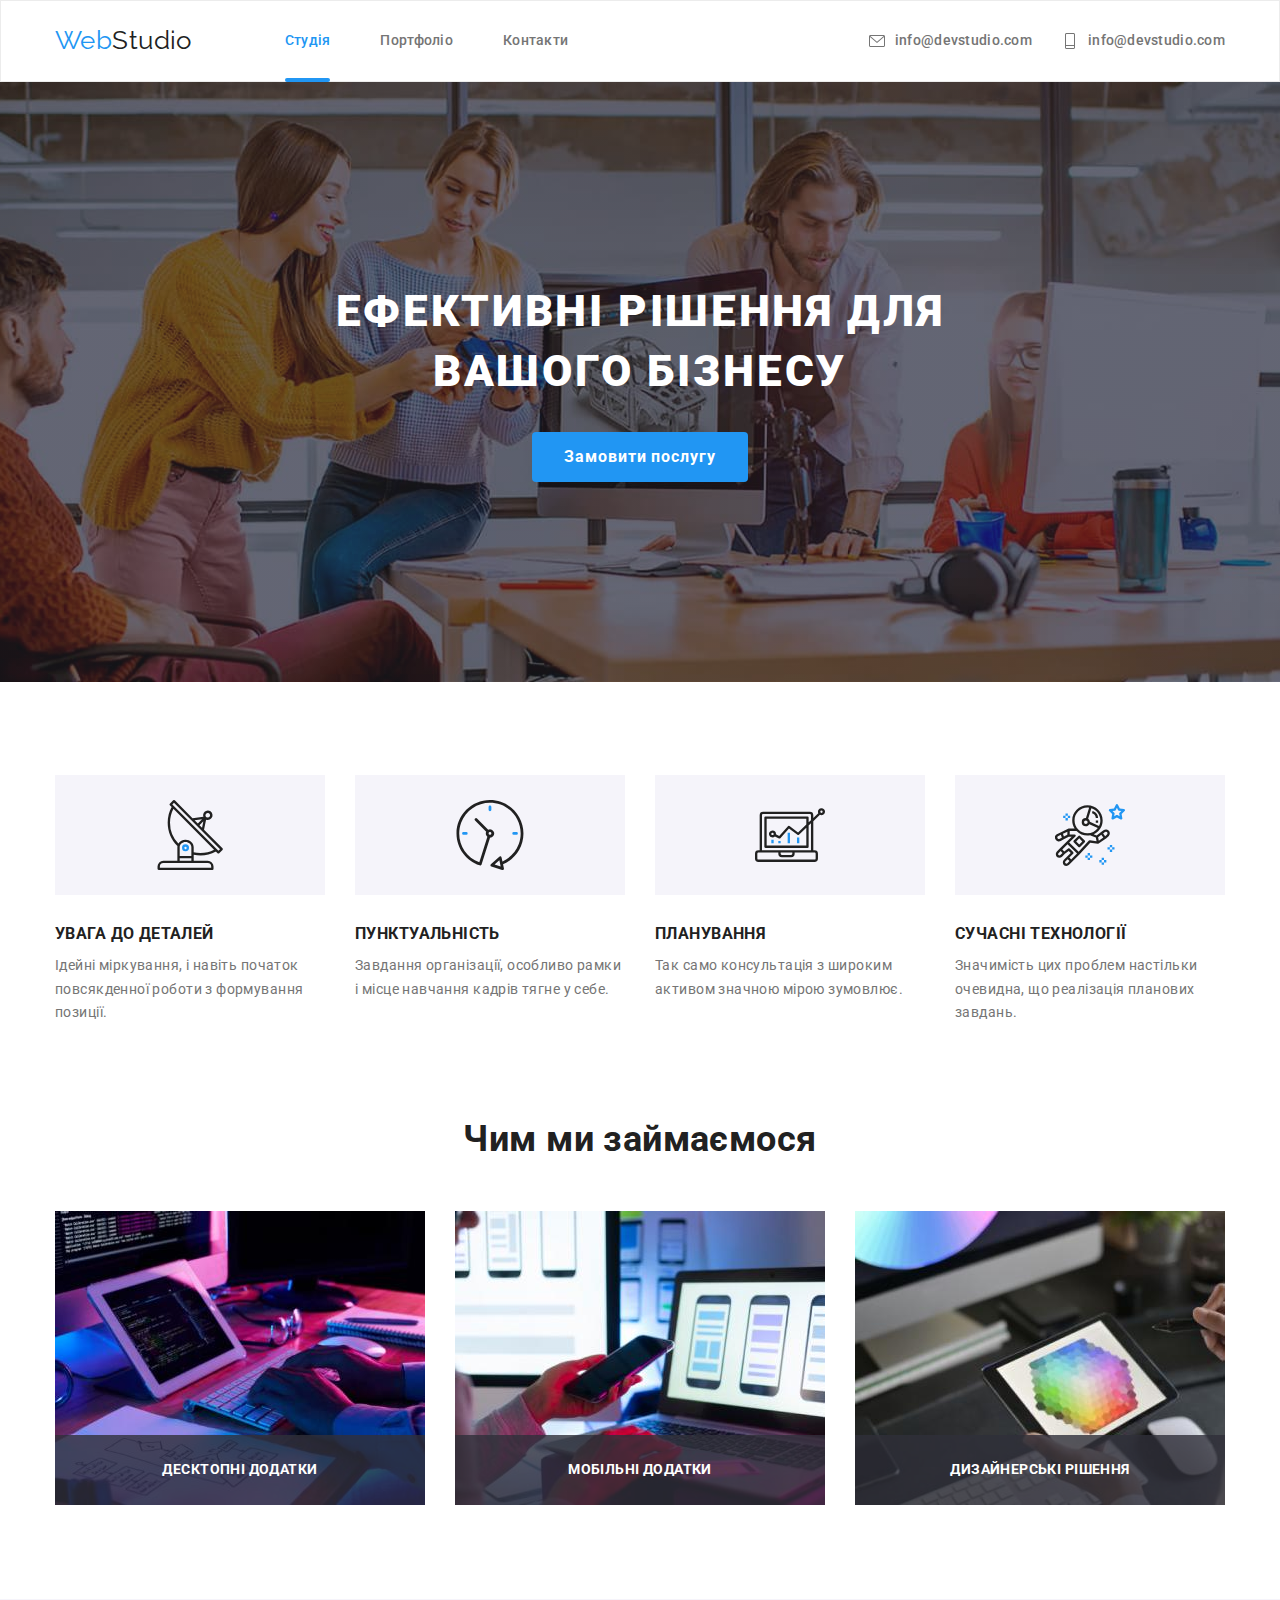
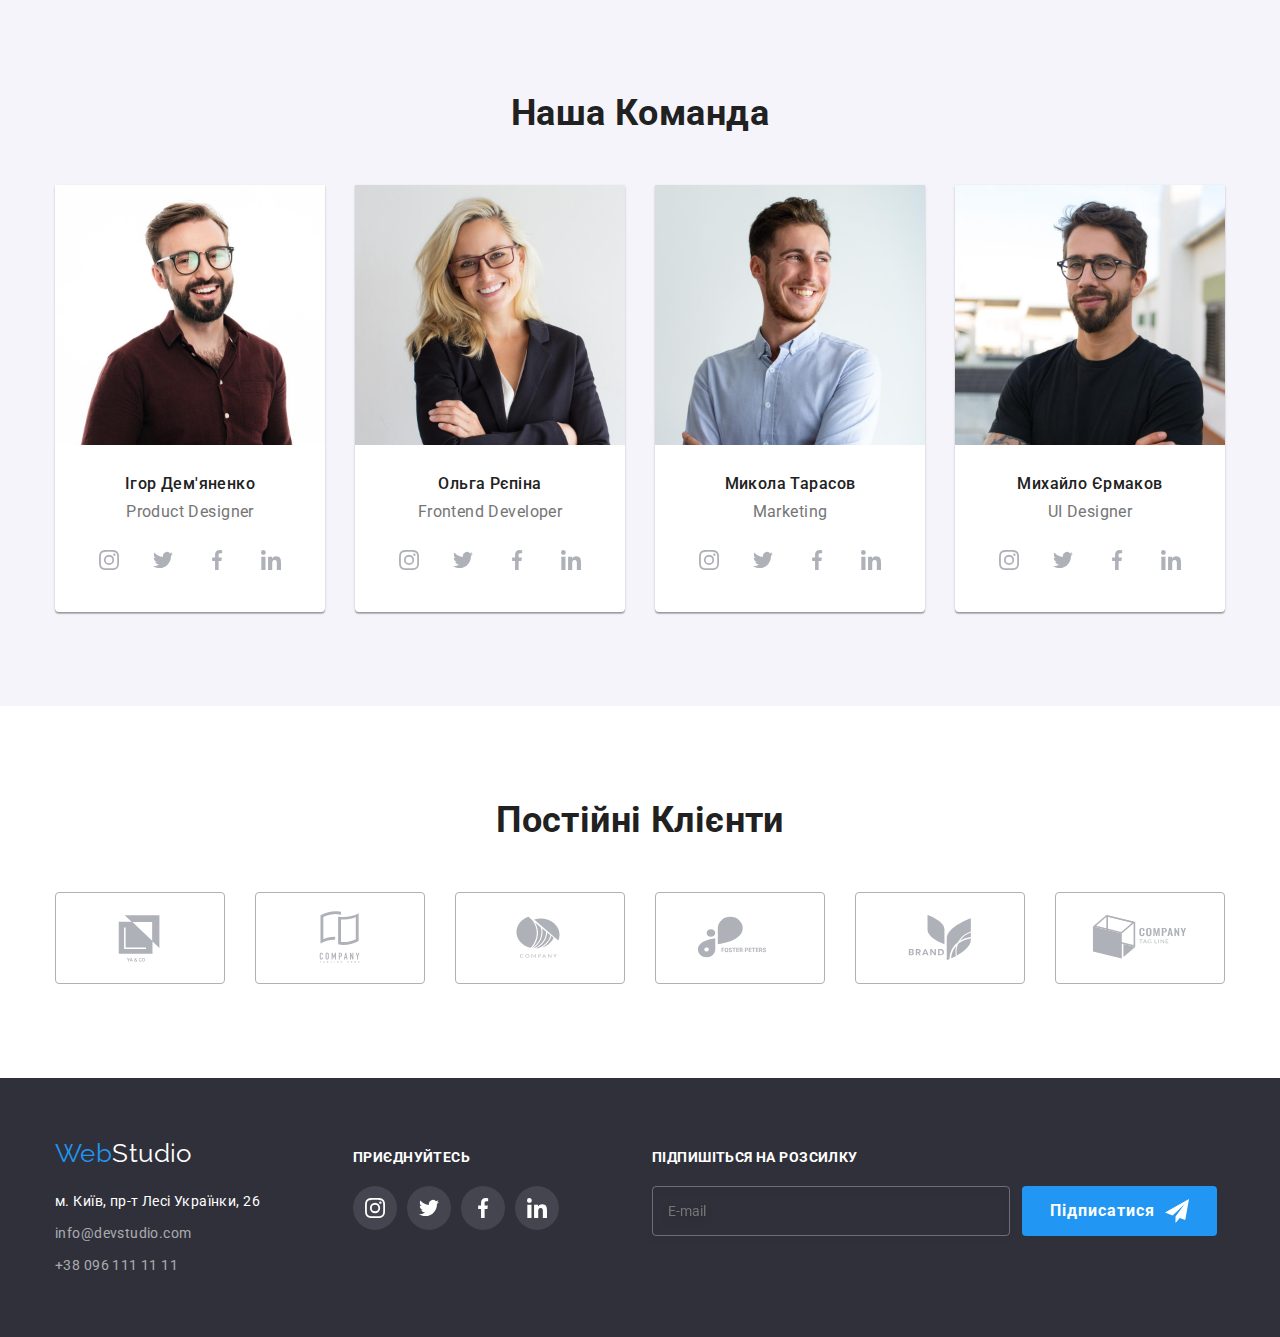
==== index.html @ babaec59 "main" ====
<!DOCTYPE html>
<html lang="uk">
<head>
    <meta charset="UTF-8">
    <meta http-equiv="X-UA-Compatible" content="IE=edge">
    <meta name="viewport" content="width=device-width, initial-scale=1.0">
    <title>Студія</title>
    <link rel="preconnect" href="https://fonts.googleapis.com">
    <link rel="preconnect" href="https://fonts.gstatic.com" crossorigin>
    <link href="https://fonts.googleapis.com/css2?family=Raleway:wght@700&family=Roboto:wght@400;500;700;900&display=swap" rel="stylesheet">
    <link rel="stylesheet" href="https://cdnjs.cloudflare.com/ajax/libs/modern-normalize/1.1.0/modern-normalize.min.css">
    <link rel="stylesheet" href="./css/styles.css" >
    <link rel="stylesheet" href="./css/main.min.css" >
</head>
<body>
    <!--Шапка--> 
    <header class="header">
        <div class="container header__container"> 
            <nav class="header__nav">
            <a class="logo" href="./index.html"><span class="logo-color">Web</span>Studio</a>
            <ul class="site-nav">
                <li class="site-nav__item"><a href="./index.html" class="site-nav__link link current">Студія</a></li>
                <li class="site-nav__item"><a href="./portfolio.html" class="site-nav__link link">Портфоліо</a></li>
                <li class="site-nav__item"><a href="" class="site-nav__link link">Контакти</a></li>
            </ul>
            </nav>
            <ul class="auth-nav">
                <li class="auth-nav__item">
                    <a class="auth-nav__link link" href="mailto:info@devstudio.com"><svg class="auth-nav__icon"     width="16" height="12">
                            <use href="./images/symbol-defs.svg#icon-envelope"></use>
                        </svg>info@devstudio.com</a></li>
                        <li class="auth-nav__item">
                    <a class="auth-nav__link link" href="tel:+380961111111"><svg class="auth-nav__icon"     width="16" height="12">
                            <use href="./images/symbol-defs.svg#icon-phone"></use>
                        </svg>info@devstudio.com</a></li>
            </ul>
        </div>
    </header>
    <!--Унікальний контент-->
    <main>
        <!--Кнопка-->
        <section class="hero">
            <div class="container">
            <h1 class="hero__title">Ефективні рішення для <br> вашого бізнесу</h1>
            <button type="submit" class="button" data-modal__open>Замовити послугу</button>
            </div>
        </section>
        <!--Переваги веб-дезайну-->
        <section class="section">
            <div class="container"> 
                <h2 class="section__title visually-hidden">Переваги веб-дезайну</h2>
                <ul class="feature">
                    <li class="feature__item">
                       <div class="feature__wrap"> 
                        <svg class="feature__icon" width="70" height="70">
                            <use href="./images/symbol-defs.svg#icon-antenna-1"></use>
                        </svg>
                        </div>
                        <h3 class="feature__title">УВАГА ДО ДЕТАЛЕЙ</h3>
                        <p>Ідейні міркування, і навіть початок повсякденної роботи з формування позиції.</p>
                    </li>
                    <li class="feature__item">
                        <div class="feature__wrap"> 
                        <svg class="feature__icon" width="70" height="70">
                            <use href="./images/symbol-defs.svg#icon-clock-2"></use>
                        </svg>
                        </div>
                        <h3 class="feature__title">ПУНКТУАЛЬНІСТЬ</h3>
                        <p>Завдання організації, особливо рамки і місце навчання кадрів тягне у себе.</p>
                    </li>
                    <li class="feature__item">
                        <div class="feature__wrap"> 
                        <svg class="feature__icon" width="70" height="70">
                            <use href="./images/symbol-defs.svg#icon-diagram-3"></use>
                        </svg>
                        </div>
                        <h3 class="feature__title">ПЛАНУВАННЯ</h3>
                        <p>Так само консультація з широким активом значною мірою зумовлює.</p>
                    </li>
                    <li class="feature__item">
                        <div class="feature__wrap"> 
                        <svg class="feature__icon" width="70" height="70">
                            <use href="./images/symbol-defs.svg#icon-astronaut-4"></use>
                        </svg>
                        </div>
                        <h3 class="feature__title">СУЧАСНІ ТЕХНОЛОГІЇ</h3>
                        <p>Значимість цих проблем настільки очевидна, що реалізація планових завдань.</p>
                    </li>
                </ul>
            </div>
        </section>
        <!--Чим ми займаємося-->
        <section class="section section--padding">
            <div class="container"> 
                <h2 class="section__title">Чим ми займаємося</h2>
                <ul class="images-list">
                    <li> 
                        <div class="images-list__wrap">
                            <p class="images-list__text">десктопні додатки</p> 
                            <img src="./images/1.jpg" alt="комп'ютер" width="370"/> 
                        </div>
                    </li>
                    <li> 
                        <div class="images-list__wrap">
                            <p class="images-list__text">мобільні додатки</p> 
                            <img src="./images/2.jpg" alt="телефон" width="370"/>
                        </div>
                    </li>
                    <li> 
                        <div class="images-list__wrap">
                            <p class="images-list__text">Дизайнерські рішення</p> 
                            <img src="./images/3.jpg" alt="планшет" width="370"/>
                        </div>
                    </li>
                </ul>
            </div>
        </section>
        <!--Наша Команда-->
         <section class="section team-list">
            <div class="container"> 
            <h2 class="section__title">Наша Команда</h2>
            <ul class="team">
                <li class="team__item"> 
                    <img src="./images/e1.jpg" alt="Ігор" width="270"/>
                    <div class="team__overview">
                        <h3 class="team__title">Ігор Дем'яненко</h3>
                        <p class="team__text">Product Designer</p>
                        <ul class="social">
                            <li class="social__item">
                                <a href="" class="social__link">
                                    <svg class="social__icon social__icon--grey" width="20" height="20">
                                        <use href="./images/symbol-defs.svg#icon-instagram-2" ></use>
                                    </svg>
                                </a></li>
                            <li class="social__item">
                                <a href="" class="social__link">
                                    <svg class="social__icon social__icon--grey" width="20" height="20">
                                        <use href="./images/symbol-defs.svg#icon-twitter-1-2-1" ></use>
                                    </svg>
                                </a></li>
                            <li class="social__item">
                                <a href="" class="social__link">
                                    <svg class="social__icon social__icon--grey" width="20" height="20">
                                        <use href="./images/symbol-defs.svg#icon-facebook-2" ></use>
                                    </svg>
                                </a></li>
                            <li class="social__item">
                                <a href="" class="social__link">
                                    <svg class="social__icon social__icon--grey" width="20" height="20">
                                        <use href="./images/symbol-defs.svg#icon-linkedin-2" ></use>
                                    </svg>
                                </a></li>
                        </ul>
                    </div>
                </li>
                <li class="team__item">
                    <img src="./images/e2.jpg" alt="Ольга" width="270"/> 
                    <div class="team__overview">
                        <h3 class="team__title">Ольга Рєпіна</h3>
                        <p class="team__text">Frontend Developer</p>
                        <ul class="social">
                            <li class="social__item">
                                <a href="" class="social__link">
                                    <svg class="social__icon social__icon--grey" width="20" height="20">
                                        <use href="./images/symbol-defs.svg#icon-instagram-2" ></use>
                                    </svg>
                                </a></li>
                            <li class="social__item">
                                <a href="" class="social__link">
                                    <svg class="social__icon social__icon--grey" width="20" height="20">
                                        <use href="./images/symbol-defs.svg#icon-twitter-1-2-1" ></use>
                                    </svg>
                                </a></li>
                            <li class="social__item">
                                <a href="" class="social__link">
                                    <svg class="social__icon social__icon--grey" width="20" height="20">
                                        <use href="./images/symbol-defs.svg#icon-facebook-2" ></use>
                                    </svg>
                                </a></li>
                            <li class="social__item">
                                <a href="" class="social__link">
                                    <svg class="social__icon social__icon--grey" width="20" height="20">
                                        <use href="./images/symbol-defs.svg#icon-linkedin-2" ></use>
                                    </svg>
                                </a></li>
                        </ul>
                    </div>
                </li>
                <li class="team__item">
                    <img src="./images/e3.jpg" alt="Микола" width="270"/>
                    <div class="team__overview">
                        <h3 class="team__title">Микола Тарасов</h3>
                        <p class="team__text">Marketing</p>
                        <ul class="social">
                            <li class="social__item">
                                <a href="" class="social__link">
                                    <svg class="social__icon social__icon--grey" width="20" height="20">
                                        <use href="./images/symbol-defs.svg#icon-instagram-2" ></use>
                                    </svg>
                                </a></li>
                            <li class="social__item">
                                <a href="" class="social__link">
                                    <svg class="social__icon social__icon--grey" width="20" height="20">
                                        <use href="./images/symbol-defs.svg#icon-twitter-1-2-1" ></use>
                                    </svg>
                                </a></li>
                            <li class="social__item">
                                <a href="" class="social__link">
                                    <svg class="social__icon social__icon--grey" width="20" height="20">
                                        <use href="./images/symbol-defs.svg#icon-facebook-2" ></use>
                                    </svg>
                                </a></li>
                            <li class="social__item">
                                <a href="" class="social__link">
                                    <svg class="social__icon social__icon--grey" width="20" height="20">
                                        <use href="./images/symbol-defs.svg#icon-linkedin-2" ></use>
                                    </svg>
                                </a></li>
                        </ul>
                    </div>
                </li>
                <li class="team__item">
                    <img src="./images/e4.jpg" alt="Михайло" width="270"/>
                    <div class="team__overview">
                        <h3 class="team__title">Михайло Єрмаков</h3>
                        <p class="team__text">UI Designer</p>
                        <ul class="social">
                            <li class="social__item">
                                <a href="" class="social__link">
                                    <svg class="social__icon social__icon--grey" width="20" height="20">
                                        <use href="./images/symbol-defs.svg#icon-instagram-2" ></use>
                                    </svg>
                                </a></li>
                            <li class="social__item">
                                <a href="" class="social__link">
                                    <svg class="social__icon social__icon--grey" width="20" height="20">
                                        <use href="./images/symbol-defs.svg#icon-twitter-1-2-1" ></use>
                                    </svg>
                                </a></li>
                            <li class="social__item">
                                <a href="" class="social__link">
                                    <svg class="social__icon social__icon--grey" width="20" height="20">
                                        <use href="./images/symbol-defs.svg#icon-facebook-2" ></use>
                                    </svg>
                                </a></li>
                            <li class="social__item">
                                <a href="" class="social__link">
                                    <svg class="social__icon social__icon--grey" width="20" height="20">
                                        <use href="./images/symbol-defs.svg#icon-linkedin-2" ></use>
                                    </svg>
                                </a></li>
                        </ul>
                    </div>
                </li>
            </ul>
            </div>
        </section>
        <!--Клієнти-->
        <section class="section">
            <div class="container">
            <h2 class="section__title">Постійні Клієнти</h2>
            <ul class="clients">
                <li class="clients__item">
                    <a href="" class="clients__link">
                        <svg class="clients__icon" width="106" height="60">
                            <use href="./images/symbol-defs.svg#icon-logo"></use>
                        </svg>
                    </a>
                </li>
                <li class="clients__item">
                    <a href="" class="clients__link">
                        <svg class="clients__icon" width="106" height="60">
                            <use href="./images/symbol-defs.svg#icon-logo-1"></use>
                        </svg>
                    </a>
                </li>
                <li class="clients__item">
                    <a href="" class="clients__link">
                        <svg class="clients__icon" width="106" height="60">
                            <use href="./images/symbol-defs.svg#icon-logo-2"></use>
                        </svg>
                    </a>
                </li>
                <li class="clients__item">
                    <a href="" class="clients__link">
                        <svg class="clients__icon" width="106" height="60">
                            <use href="./images/symbol-defs.svg#icon-logo-3"></use>
                        </svg>
                    </a>
                </li>
                <li class="clients__item">
                    <a href="" class="clients__link">
                        <svg class="clients__icon" width="106" height="60">
                            <use href="./images/symbol-defs.svg#icon-logo-4"></use>
                        </svg>
                    </a>
                </li>
                <li class="clients__item">
                    <a href="" class="clients__link">
                        <svg class="clients__icon" width="106" height="60">
                            <use href="./images/symbol-defs.svg#icon-logo-5"></use>
                        </svg>
                    </a>
                </li>
            </ul>
            </div>
        </section>
    </main>
    <!--Низ-->
     <footer class="foot">
        <div class="container foot__container"> 
           <div> <a class="logo logo--white" href="./index.html"><span class="logo-color">Web</span>Studio</a>
            <address class="foot__address" >   
            <ul class="contacts">
                <li class="contacts__item"><a href="https://goo.gl/maps/5gf1aQqiZzD6x3Li7" target="_blank" rel="noopener noreferrer" class="contacts__address">м. Київ, пр-т Лесі Українки, 26</a></li>
                <li class="contacts__item"><a class="contacts__link link" href="mailto:info@devstudio.com">info@devstudio.com</a></li>
                <li class="contacts__item"><a class="contacts__link link" href="tel:+380961111111">+38 096 111 11 11</a></li>
            </ul>
            </address>
            </div>
             <div class="foot__wrap">
                <p class="foot__title">Приєднуйтесь</p>
                <ul class="social">
                    <li class="social__item">
                        <a href="" class="social__link">
                            <svg class="social__icon" width="20" height="20">
                                <use href="./images/symbol-defs.svg#icon-instagram-1" ></use>
                            </svg>
                        </a></li>
                    <li class="social__item">
                        <a href="" class="social__link">
                            <svg class="social__icon" width="20" height="20">
                                <use href="./images/symbol-defs.svg#icon-twitter-2" ></use>
                            </svg>
                        </a></li>
                    <li class="social__item">
                        <a href="" class="social__link">
                            <svg class="social__icon" width="20" height="20">
                                <use href="./images/symbol-defs.svg#icon-facebook-3" ></use>
                            </svg>
                        </a></li>
                    <li class="social__item">
                        <a href="" class="social__link">
                            <svg class="social__icon" width="20" height="20">
                                <use href="./images/symbol-defs.svg#icon-linkedin-4" ></use>
                            </svg>
                        </a></li>
                </ul>
            </div>
            <div class="subscribe">
            <form class="subscribe__form">
                    <p class="subscribe__title">Підпишіться на розсилку</p>    
                <label for="email" class="visibility-hidden"></label>
                <div class="subscribe__row">
                    <input class="subscribe__input" type="text" name="email" id="email" placeholder="E-mail">
                    <button class="button subscribe__button" type="submit">Підписатися<svg class="subscribe__icon"   width="24" height="24">
                            <use href="./images/symbol-defs.svg#icon-icon-form"></use>
                        </svg></button>
                </div>
                </label>
            </form>
        </div>
        </div>
    </footer>
    <div class="backdrop is-hidden" data-modal>
        <div class="modal">
            <button type="submit" class="close" data-modal__close>
                <svg class="close__icon" width="18" height="18">
                    <use href="./images/symbol-defs.svg#icon-close" ></use>
                </svg>
            </button>
            <p class="modal__title">Залиште свої дані, ми вам передзвонимо</p>
            <form class="modal__form">
                <div class="modal__field">
                    <label for="user-name" class="modal__label">Ім'я </label>
                    <div class="modal__wrap">
                        <input type="text" name="user-name" class="modal__input" id="user-name" />
                    <svg class="modal__icon" width="18" height="18">
                        <use href="./images/symbol-defs.svg#icon-user" >
                        </use>
                    </svg>
                    </div>
                </div>
                
                <div class="modal__field">
                    <label for="user-email" class="modal__label">Телефон</label>
                    <div class="modal__wrap">
                        <input type="email" name="user-email" class="modal__input" id="user-email"/>
                    <svg class="modal__icon" width="18" height="18">
                        <use href="./images/symbol-defs.svg#icon-tel" >
                        </use>
                    </svg>
                    </div>
                </div>
                
                <div class="modal__field">
                    <label for="user-tel" class="modal__label">Пошта</label>
                    <div class="modal__wrap">
                        <input type="tel" name="user-tel" class="modal__input" id="user-tel" />
                    <svg class="modal__icon" width="18" height="18">
                        <use href="./images/symbol-defs.svg#icon-email" >
                        </use>
                    </svg>
                    </div>
                </div> 
            <label for="user-text" class="modal__label">Комментар</label>
            <textarea name="user-text" id="user-text" class="modal__text" placeholder="Введіть текст"></textarea>

            <input type="checkbox" name="privacy" id="privacy" class="checkbox visually-hidden">
            <label for="privacy" class="check"> 
                <span class="check__item">
                    <svg class="check__icon" width="16" height="15">
                        <use href="./images/symbol-defs.svg#icon-vector" >
                        </use>
                    </svg></span> Погоджуюся з розсилкою та приймаю&nbsp<a class="check__terms" href="">Умови договору</a>
            </label>
            <button class="modal__button button" type="submit">Відправити</button>
            </form>
        </div>
    </div>
      <script src="./js/modal.js"></script>
</body>
</html>
---- css/styles.css ----

---- css/main.min.css ----
:root{--main-color: #757575;--text-color: #212121;--link-color: #2196f3;--background-color: #fff;--alt-color: #f5f4fa;--H-weight: 700}*{box-sizing:border-box}body{font-family:roboto,sans-serif;color:var(--main-color);background-color:var(--background-color);letter-spacing:.03em;font-size:14px;line-height:1.71}h1,h2,h3,p,ul{margin-top:0;margin-bottom:0}img{display:block}ul{list-style:none;padding:0;margin:0}img{display:block;height:auto;width:100%}.logo{font-family:raleway,sans-serif;color:var(--text-color);font-size:26px;line-height:1.2;text-decoration:none}.logo-color{color:var(--link-color)}.logo--white{color:var(--background-color)}.button{border-radius:4px;border:none;color:var(--background-color);background-color:var(--link-color);cursor:pointer;font-weight:var(--H-weight);font-size:16px;line-height:1.88;align-items:center;letter-spacing:.06em;padding:10px 32px;transition:color 250ms cubic-bezier(0.4, 0, 0.2, 1),background-color 250ms cubic-bezier(0.4, 0, 0.2, 1),box-shadow 250ms cubic-bezier(0.4, 0, 0.2, 1)}.button:hover,.button:focus{color:var(--text-color);background-color:var(--alt-color);box-shadow:0px 4px 4px rgba(0,0,0,.15)}.link{color:var(--main-color);font-weight:500;letter-spacing:.02em;text-decoration:none;transition:color 250ms cubic-bezier(0.4, 0, 0.2, 1)}.link:hover,.link:focus{color:var(--link-color);fill:var(--link-color)}.container{padding-left:15px;padding-right:15px;margin-left:auto;margin-right:auto;width:100%}@media screen and (min-width: 480px){.container{width:480px}}@media screen and (min-width: 768px){.container{width:768px}}@media screen and (min-width: 1200px){.container{width:1200px}}.social{display:flex;gap:10px;flex-wrap:wrap;justify-content:center}.social__item{width:44px;height:44px}.social__item .social__link:hover .social__icon,.social__item .social__link:focus .social__icon{fill:var(--background-color)}.social__link{width:100%;height:100%;border-radius:50%;background:rgba(255,255,255,.1);display:flex;align-items:center;justify-content:center;transition:background-color 250ms cubic-bezier(0.4, 0, 0.2, 1)}.social__link:hover,.social__link:focus{background-color:var(--link-color)}.social__icon--grey{fill:#afb1b8;transition:fill 250ms cubic-bezier(0.4, 0, 0.2, 1)}.header{border:1px solid #ececec;padding-top:24px;padding-bottom:25px}.header__container{justify-content:space-between}.header__container,.header__nav{display:flex;align-items:center}.site-nav{display:flex;margin-left:93px}.site-nav__item:not(:last-child){margin-right:50px}.site-nav__link{line-height:1.14}.current{color:var(--link-color);fill:var(--link-color);position:relative}.current::after{content:"";position:absolute;border-bottom:4px solid var(--link-color);border-radius:2px;width:100%;bottom:-34px;left:0}.auth-nav{display:flex;gap:30px}.auth-nav__link{transition:fill 250ms cubic-bezier(0.4, 0, 0.2, 1);display:flex}.auth-nav__item{display:flex}.auth-nav__icon{margin-right:10px;fill:var(--main-color);width:100%;height:100%;transition:fill 250ms cubic-bezier(0.4, 0, 0.2, 1)}.auth-nav__link:hover .auth-nav__icon,.auth-nav__item .auth-nav__link:focus .auth-nav__icon{color:var(--link-color);fill:var(--link-color)}.hero{max-width:480px;margin-left:auto;margin-right:auto;background-image:linear-gradient(rgba(47, 48, 58, 0.4), rgba(47, 48, 58, 0.4)),url(../images/hero-bg.jpg);background-position:center;background-repeat:no-repeat;text-align:center;padding-top:118px;padding-bottom:118px}@media screen and (min-width: 768px){.hero{max-width:768px}}@media screen and (min-width: 1200px){.hero{padding-top:200px;padding-bottom:200px;max-width:1600px}}.hero__title{color:var(--background-color);font-weight:900;font-size:26px;line-height:1.62;letter-spacing:.06em;text-transform:uppercase;margin-bottom:30px}@media screen and (min-width: 1200px){.hero__title{font-size:44px;line-height:1.36}}.section{padding-top:60px;padding-bottom:60px}.section--padding{display:none}.section__title{color:var(--text-color);font-weight:var(--H-weight);font-size:36px;line-height:1.16;text-align:center;margin-bottom:50px}@media screen and (min-width: 1200px){.section{padding-top:94px;padding-bottom:94px}.section--padding{padding-top:0px;display:block}}.feature{display:flex;flex-wrap:wrap;gap:30px}.feature__item{width:100%}@media screen and (min-width: 768px){.feature__item{width:calc((100% - 30px)/2)}}@media screen and (min-width: 1200px){.feature__item{width:calc((100% - 90px)/4)}}.feature__wrap{width:100%;height:120px;margin-bottom:30px;background-color:var(--alt-color);display:flex;align-items:center;justify-content:center}.feature__title{color:var(--text-color);font-weight:var(--H-weight);text-transform:uppercase;line-height:1.14;margin-bottom:10px}.images-list{display:flex;gap:30px}.images-list__wrap{position:relative;justify-content:center;z-index:-1}.images-list__text{position:absolute;bottom:0;width:100%;padding:27px 0;background-color:rgba(47,48,58,.8);font-weight:var(--H-weight);line-height:1.14;text-align:center;text-transform:uppercase;color:var(--background-color)}.team-list{background-color:var(--alt-color);display:flex}.team{display:flex;flex-wrap:wrap;gap:30px;text-align:center}.team__item{background:var(--background-color);box-shadow:0px 1px 3px rgba(0,0,0,.12),0px 1px 1px rgba(0,0,0,.14),0px 2px 1px rgba(0,0,0,.2);border-radius:0px 0px 4px 4px;width:100%}@media screen and (min-width: 768px){.team__item{width:calc((100% - 30px)/2)}}@media screen and (min-width: 1200px){.team__item{width:calc((100% - 90px)/4)}}.team__title{color:var(--text-color);font-weight:500;font-size:16px;line-height:1.16;margin-bottom:10px}.team__text{font-size:16px;line-height:1.16;margin-bottom:16px}.team__overview{padding-top:30px;padding-bottom:30px}.clients{display:flex;flex-wrap:wrap;gap:30px}.clients__item{width:calc((100% - 30px)/2);height:92px}@media screen and (min-width: 768px){.clients__item{width:calc((100% - 60px)/3)}}@media screen and (min-width: 1200px){.clients__item{width:calc((100% - 150px)/6)}}.clients__icon{fill:#afb1b8;transition:fill 250ms cubic-bezier(0.4, 0, 0.2, 1)}.clients__link{width:100%;height:100%;border-radius:4px;border:1px solid #afb1b8;display:flex;align-items:center;justify-content:center;transition:fill 250ms cubic-bezier(0.4, 0, 0.2, 1),border 250ms cubic-bezier(0.4, 0, 0.2, 1)}.clients__link:hover,.clients__link:focus{border:1px solid var(--link-color)}.clients__link:hover .clients__icon,.clients__link:focus .clients__icon{fill:var(--link-color)}.foot{background-color:#2f303a;padding-top:60px;padding-bottom:60px}.foot__container{display:flex;gap:93px}.foot__wrap{padding-top:12px}.foot__address{margin-top:20px;white-space:nowrap}.contacts__item{display:flex;flex-direction:column;margin-bottom:8px}.contacts__item:last-child{margin-bottom:0}.contacts__link{color:rgba(255,255,255,.6);font-style:normal;font-size:14px;line-height:1.71;letter-spacing:.03em;font-weight:400}.contacts__address{color:var(--background-color);font-style:normal;text-decoration:none;transition:color 250ms cubic-bezier(0.4, 0, 0.2, 1);font-size:14px;line-height:1.71;letter-spacing:.03em;font-weight:400}.contacts__address:hover,.contacts__address:focus{color:var(--link-color)}.subscribe{padding-top:12px}.subscribe__input{width:358px;border:1px solid rgba(255,255,255,.3);filter:drop-shadow(0px 4px 4px rgba(0, 0, 0, 0.15));border-radius:4px;padding:15px;background-color:rgba(0,0,0,0);color:var(--alt-color)}.subscribe__icon{margin-left:10px;height:100%;width:100%;fill:var(--background-color);transition:fill 250ms cubic-bezier(0.4, 0, 0.2, 1)}.subscribe__row{display:flex;gap:12px}.subscribe__row .subscribe__button:hover .subscribe__icon,.subscribe__row .subscribe__button:hover .subscribe__icon{fill:var(--text-color)}.subscribe__button{display:flex;padding:10px 28px}.subscribe__button:hover,.subscribe__button:focus{color:var(--text-color);background-color:var(--alt-color);box-shadow:0px 4px 4px rgba(0,0,0,.15)}.foot__title,.subscribe__title{font-weight:var(--H-weight);line-height:1.14;text-transform:uppercase;font-style:normal;color:var(--background-color);margin-bottom:20px}.backdrop{position:fixed;top:0;width:100%;height:100%;background:rgba(0,0,0,.2);transition:opacity 250ms linear,visibility 250ms}.backdrop.is-hidden .modal{transform:translate(-50%, -50%) scale(0) rotate(180deg);border-radius:50%}.is-hidden{opacity:0;visibility:hidden;pointer-events:none}.modal{position:absolute;width:528px;background-color:var(--background-color);top:50%;left:50%;transform:translate(-50%, -50%) scale(1) rotate(0);transition:transform 250ms linear,border-radius 250ms linear;box-shadow:0px 1px 3px rgba(0,0,0,.12),0px 1px 1px rgba(0,0,0,.14),0px 2px 1px rgba(0,0,0,.2);border-radius:4px;padding:40px}.modal .close:hover .close__icon,.modal .close:focus .close__icon{fill:var(--link-color)}.modal__wrap{position:relative}.modal__icon{position:absolute;top:50%;left:12px;transform:translateY(-50%);cursor:pointer}.modal__field{margin-bottom:10px}.modal__title{font-weight:var(--H-weight);font-size:20px;line-height:1.15;text-align:center;color:var(--text-color);margin-bottom:12px}.modal__button{padding:10px 52px;display:flex;margin-left:auto;margin-right:auto}.modal__input{width:100%;height:40px;border:1px solid rgba(33,33,33,.2);background:var(--background-color);border-radius:4px;padding:12px 42px;cursor:pointer}.modal__input:focus{outline-color:var(--link-color)}.modal__input:focus+.modal__icon{fill:var(--link-color)}.modal__text{width:100%;height:120px;border:1px solid rgba(33,33,33,.2);border-radius:4px;background-color:rgba(0,0,0,0);font-size:12px;line-height:1.16;letter-spacing:.01em;resize:none;padding:10px}.modal__text::placeholder{color:rgba(117,117,117,.5)}.check{margin-top:-10px;margin-bottom:30px;display:flex;align-items:center;justify-content:center}.check__item{display:flex;align-items:center;justify-content:center;border:2px solid var(--text-color);width:16px;height:15px;border-radius:2px;margin-right:5px;fill:rgba(0,0,0,0)}.checkbox:checked+.check>.check__item{background-color:var(--link-color);border-color:rgba(0,0,0,0);fill:var(--background-color)}.checkbox:focus+.check>.check__item{border-color:var(--link-color)}.check__terms{color:var(--link-color);text-decoration:none;position:relative}.check__terms::after{content:"";position:absolute;border-bottom:1px solid var(--link-color);border-radius:2px;width:100%;bottom:6px;left:0}.close{position:absolute;top:8px;right:8px;border:1px solid rgba(0,0,0,.1);border-radius:50%;width:30px;height:30px;padding:5px;background-color:var(--background-color);cursor:pointer;transition:background-color 250ms cubic-bezier(0.4, 0, 0.2, 1)}.close__icon{transition:fill 250ms cubic-bezier(0.4, 0, 0.2, 1)}.filter{display:flex;flex-wrap:wrap;justify-content:center;margin-bottom:34px;gap:16px 8px}.filter__button{width:100%;color:var(--text-color);background-color:var(--alt-color);font-weight:500;line-height:1.62;display:flex;padding:6px 22px}.filter__button:hover,.filter__button:focus{color:var(--background-color);background-color:var(--link-color);box-shadow:0px 3px 1px rgba(0,0,0,.1),0px 1px 2px rgba(0,0,0,.08),0px 2px 2px rgba(0,0,0,.12)}.portfolio{display:flex;flex-wrap:wrap;gap:30px}.portfolio__project{border:1px solid var(--alt-color);padding:20px 24px}.portfolio__title{color:var(--text-color);font-weight:var(--H-weight);font-size:18px;line-height:2;letter-spacing:.06em;margin-bottom:4px}.portfolio__text{font-size:16px;line-height:2;color:var(--main-color)}.portfolio__wrap{position:relative;overflow:hidden}.portfolio__description{height:100%;position:absolute;font-size:18px;line-height:1.56;letter-spacing:.03em;bottom:0;color:var(--background-color);background-color:rgba(33,150,243,.9);padding:77px 77px;transform:translateY(100%);transition:transform 250ms cubic-bezier(0.4, 0, 0.2, 1)}@media screen and (min-width: 768px){.portfolio__description{padding:49px 24px 77px 24px}}@media screen and (min-width: 1200px){.portfolio__description{padding:63px 24px}}.portfolio__item{width:100%;position:relative}@media screen and (min-width: 768px){.portfolio__item{width:calc((100% - 30px)/2)}}@media screen and (min-width: 1200px){.portfolio__item{width:calc((100% - 60px)/3)}}.portfolio__item .portfolio__link:hover .portfolio__description,.portfolio__item .portfolio__link:focus .portfolio__description{transform:translateY(0%)}.portfolio__link{transition:box-shadow 250ms cubic-bezier(0.4, 0, 0.2, 1)}.portfolio__link:hover,.portfolio__link:focus{box-shadow:0px 1px 1px rgba(0,0,0,.12),0px 4px 4px rgba(0,0,0,.06),1px 4px 6px rgba(0,0,0,.16);display:block}.visually-hidden{width:1px;height:1px;margin:-1px;border:0;padding:0;white-space:nowrap;clip-path:inset(100%);clip:rect(0 0 0 0);overflow:hidden}/*# sourceMappingURL=main.min.css.map */
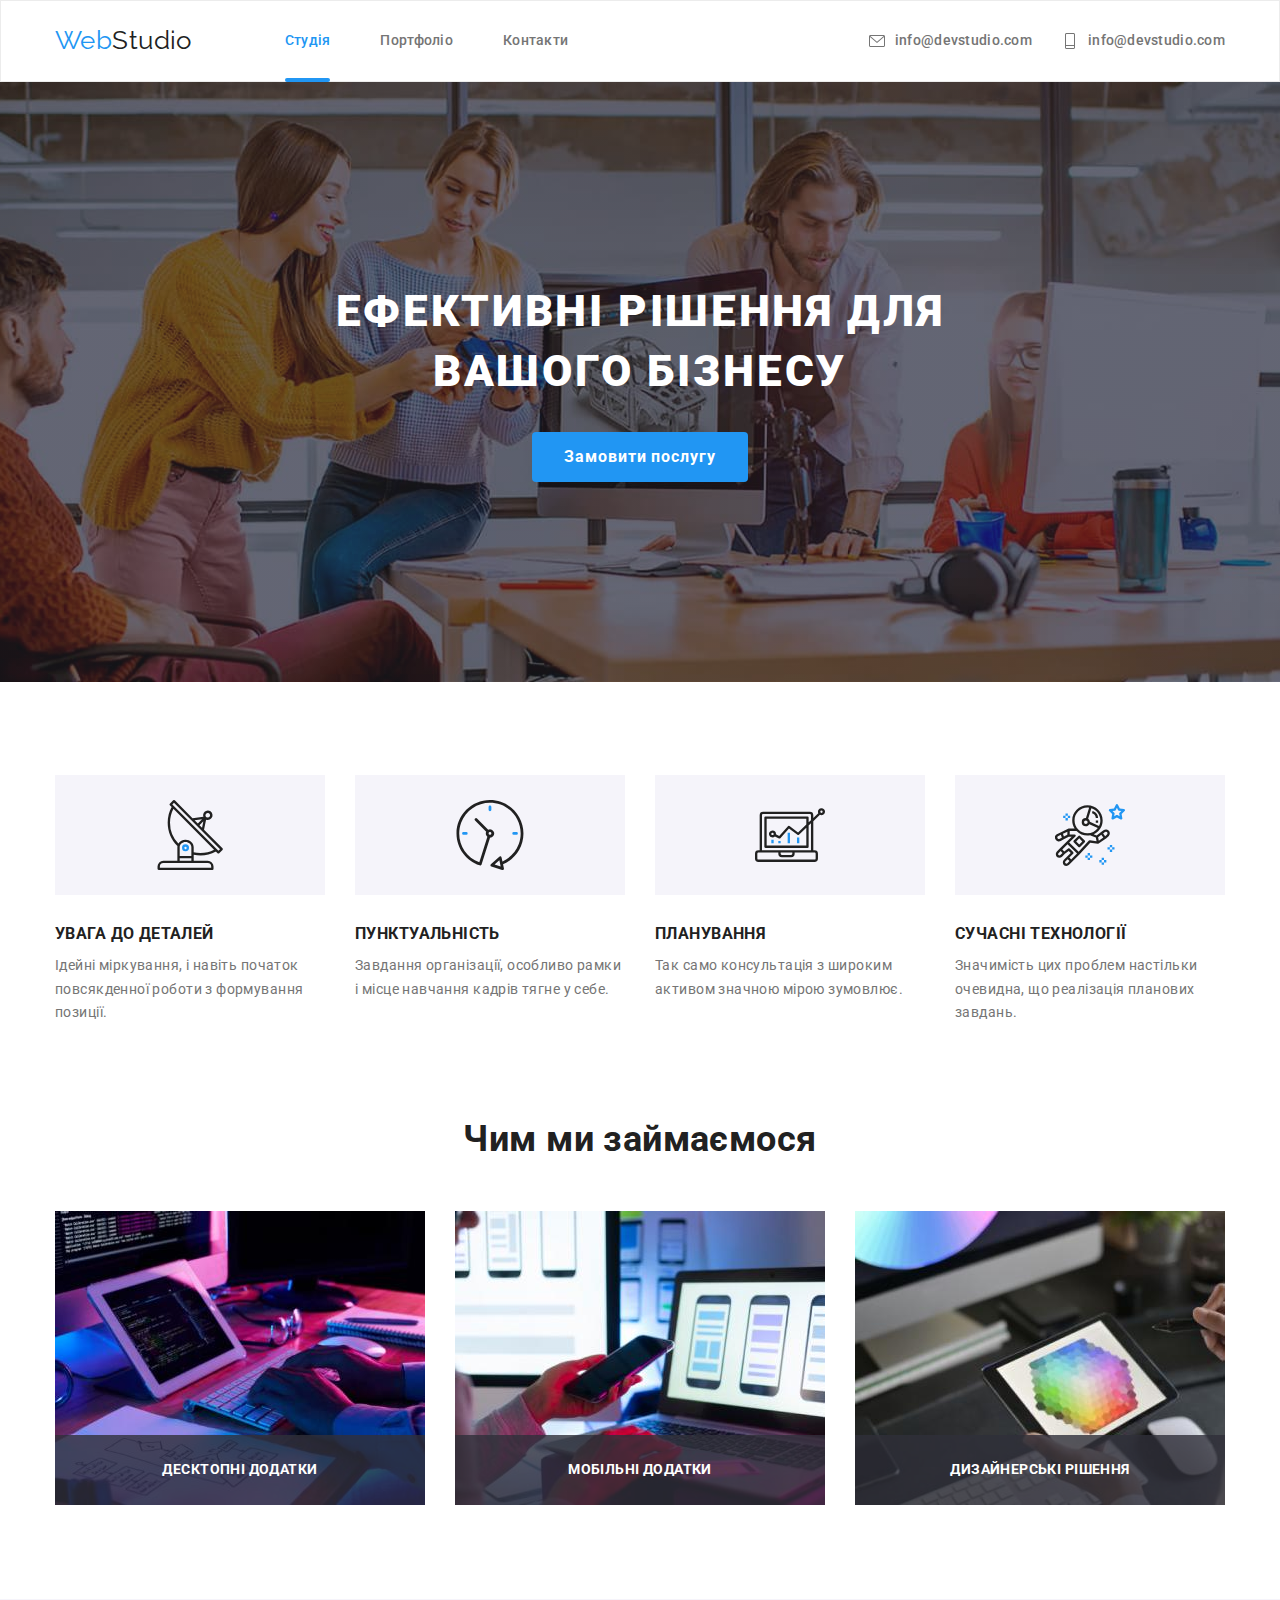
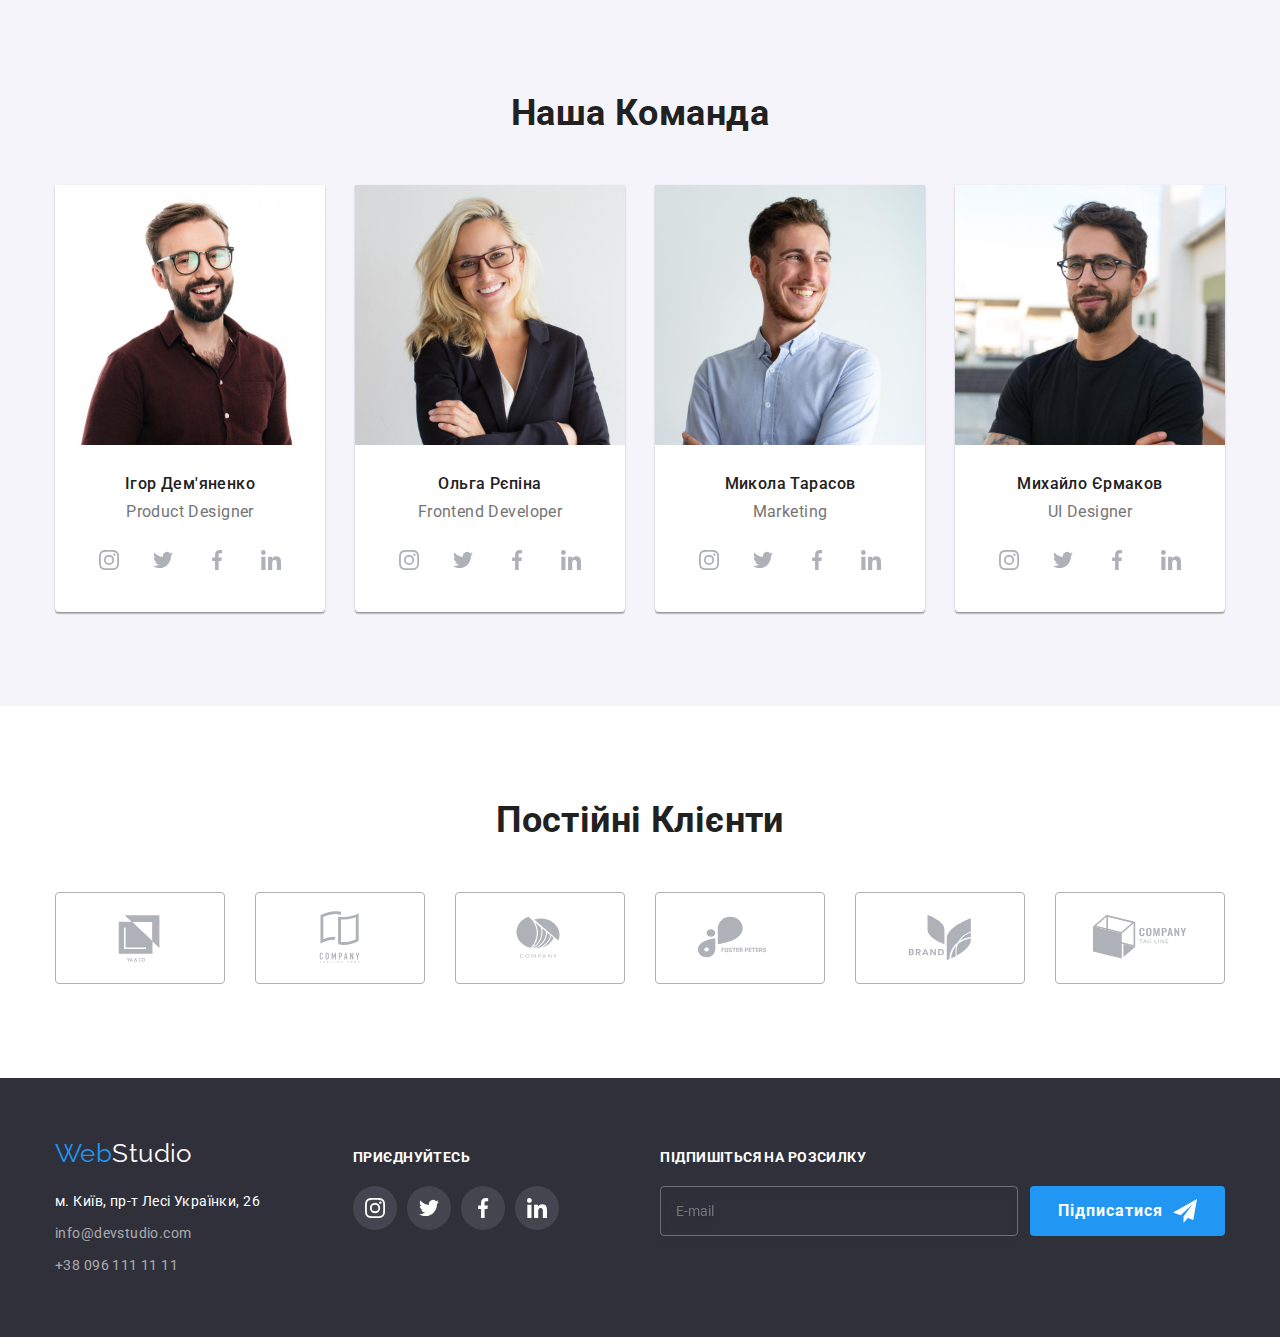
==== commit aed0ba5a: "foot" ====
--- a/index.html
+++ b/index.html
@@ -309,7 +309,7 @@
     <!--Низ-->
      <footer class="foot">
         <div class="container foot__container"> 
-           <div> <a class="logo logo--white" href="./index.html"><span class="logo-color">Web</span>Studio</a>
+           <div class="help"><div class="foot__contacts"> <a class="logo logo--white" href="./index.html"><span class="logo-color">Web</span>Studio</a>
             <address class="foot__address" >   
             <ul class="contacts">
                 <li class="contacts__item"><a href="https://goo.gl/maps/5gf1aQqiZzD6x3Li7" target="_blank" rel="noopener noreferrer" class="contacts__address">м. Київ, пр-т Лесі Українки, 26</a></li>
@@ -346,6 +346,7 @@
                             </svg>
                         </a></li>
                 </ul>
+            </div>
             </div>
             <div class="subscribe">
             <form class="subscribe__form">
--- a/css/main.min.css
+++ b/css/main.min.css
@@ -1 +1 @@
-:root{--main-color: #757575;--text-color: #212121;--link-color: #2196f3;--background-color: #fff;--alt-color: #f5f4fa;--H-weight: 700}*{box-sizing:border-box}body{font-family:roboto,sans-serif;color:var(--main-color);background-color:var(--background-color);letter-spacing:.03em;font-size:14px;line-height:1.71}h1,h2,h3,p,ul{margin-top:0;margin-bottom:0}img{display:block}ul{list-style:none;padding:0;margin:0}img{display:block;height:auto;width:100%}.logo{font-family:raleway,sans-serif;color:var(--text-color);font-size:26px;line-height:1.2;text-decoration:none}.logo-color{color:var(--link-color)}.logo--white{color:var(--background-color)}.button{border-radius:4px;border:none;color:var(--background-color);background-color:var(--link-color);cursor:pointer;font-weight:var(--H-weight);font-size:16px;line-height:1.88;align-items:center;letter-spacing:.06em;padding:10px 32px;transition:color 250ms cubic-bezier(0.4, 0, 0.2, 1),background-color 250ms cubic-bezier(0.4, 0, 0.2, 1),box-shadow 250ms cubic-bezier(0.4, 0, 0.2, 1)}.button:hover,.button:focus{color:var(--text-color);background-color:var(--alt-color);box-shadow:0px 4px 4px rgba(0,0,0,.15)}.link{color:var(--main-color);font-weight:500;letter-spacing:.02em;text-decoration:none;transition:color 250ms cubic-bezier(0.4, 0, 0.2, 1)}.link:hover,.link:focus{color:var(--link-color);fill:var(--link-color)}.container{padding-left:15px;padding-right:15px;margin-left:auto;margin-right:auto;width:100%}@media screen and (min-width: 480px){.container{width:480px}}@media screen and (min-width: 768px){.container{width:768px}}@media screen and (min-width: 1200px){.container{width:1200px}}.social{display:flex;gap:10px;flex-wrap:wrap;justify-content:center}.social__item{width:44px;height:44px}.social__item .social__link:hover .social__icon,.social__item .social__link:focus .social__icon{fill:var(--background-color)}.social__link{width:100%;height:100%;border-radius:50%;background:rgba(255,255,255,.1);display:flex;align-items:center;justify-content:center;transition:background-color 250ms cubic-bezier(0.4, 0, 0.2, 1)}.social__link:hover,.social__link:focus{background-color:var(--link-color)}.social__icon--grey{fill:#afb1b8;transition:fill 250ms cubic-bezier(0.4, 0, 0.2, 1)}.header{border:1px solid #ececec;padding-top:24px;padding-bottom:25px}.header__container{justify-content:space-between}.header__container,.header__nav{display:flex;align-items:center}.site-nav{display:flex;margin-left:93px}.site-nav__item:not(:last-child){margin-right:50px}.site-nav__link{line-height:1.14}.current{color:var(--link-color);fill:var(--link-color);position:relative}.current::after{content:"";position:absolute;border-bottom:4px solid var(--link-color);border-radius:2px;width:100%;bottom:-34px;left:0}.auth-nav{display:flex;gap:30px}.auth-nav__link{transition:fill 250ms cubic-bezier(0.4, 0, 0.2, 1);display:flex}.auth-nav__item{display:flex}.auth-nav__icon{margin-right:10px;fill:var(--main-color);width:100%;height:100%;transition:fill 250ms cubic-bezier(0.4, 0, 0.2, 1)}.auth-nav__link:hover .auth-nav__icon,.auth-nav__item .auth-nav__link:focus .auth-nav__icon{color:var(--link-color);fill:var(--link-color)}.hero{max-width:480px;margin-left:auto;margin-right:auto;background-image:linear-gradient(rgba(47, 48, 58, 0.4), rgba(47, 48, 58, 0.4)),url(../images/hero-bg.jpg);background-position:center;background-repeat:no-repeat;text-align:center;padding-top:118px;padding-bottom:118px}@media screen and (min-width: 768px){.hero{max-width:768px}}@media screen and (min-width: 1200px){.hero{padding-top:200px;padding-bottom:200px;max-width:1600px}}.hero__title{color:var(--background-color);font-weight:900;font-size:26px;line-height:1.62;letter-spacing:.06em;text-transform:uppercase;margin-bottom:30px}@media screen and (min-width: 1200px){.hero__title{font-size:44px;line-height:1.36}}.section{padding-top:60px;padding-bottom:60px}.section--padding{display:none}.section__title{color:var(--text-color);font-weight:var(--H-weight);font-size:36px;line-height:1.16;text-align:center;margin-bottom:50px}@media screen and (min-width: 1200px){.section{padding-top:94px;padding-bottom:94px}.section--padding{padding-top:0px;display:block}}.feature{display:flex;flex-wrap:wrap;gap:30px}.feature__item{width:100%}@media screen and (min-width: 768px){.feature__item{width:calc((100% - 30px)/2)}}@media screen and (min-width: 1200px){.feature__item{width:calc((100% - 90px)/4)}}.feature__wrap{width:100%;height:120px;margin-bottom:30px;background-color:var(--alt-color);display:flex;align-items:center;justify-content:center}.feature__title{color:var(--text-color);font-weight:var(--H-weight);text-transform:uppercase;line-height:1.14;margin-bottom:10px}.images-list{display:flex;gap:30px}.images-list__wrap{position:relative;justify-content:center;z-index:-1}.images-list__text{position:absolute;bottom:0;width:100%;padding:27px 0;background-color:rgba(47,48,58,.8);font-weight:var(--H-weight);line-height:1.14;text-align:center;text-transform:uppercase;color:var(--background-color)}.team-list{background-color:var(--alt-color);display:flex}.team{display:flex;flex-wrap:wrap;gap:30px;text-align:center}.team__item{background:var(--background-color);box-shadow:0px 1px 3px rgba(0,0,0,.12),0px 1px 1px rgba(0,0,0,.14),0px 2px 1px rgba(0,0,0,.2);border-radius:0px 0px 4px 4px;width:100%}@media screen and (min-width: 768px){.team__item{width:calc((100% - 30px)/2)}}@media screen and (min-width: 1200px){.team__item{width:calc((100% - 90px)/4)}}.team__title{color:var(--text-color);font-weight:500;font-size:16px;line-height:1.16;margin-bottom:10px}.team__text{font-size:16px;line-height:1.16;margin-bottom:16px}.team__overview{padding-top:30px;padding-bottom:30px}.clients{display:flex;flex-wrap:wrap;gap:30px}.clients__item{width:calc((100% - 30px)/2);height:92px}@media screen and (min-width: 768px){.clients__item{width:calc((100% - 60px)/3)}}@media screen and (min-width: 1200px){.clients__item{width:calc((100% - 150px)/6)}}.clients__icon{fill:#afb1b8;transition:fill 250ms cubic-bezier(0.4, 0, 0.2, 1)}.clients__link{width:100%;height:100%;border-radius:4px;border:1px solid #afb1b8;display:flex;align-items:center;justify-content:center;transition:fill 250ms cubic-bezier(0.4, 0, 0.2, 1),border 250ms cubic-bezier(0.4, 0, 0.2, 1)}.clients__link:hover,.clients__link:focus{border:1px solid var(--link-color)}.clients__link:hover .clients__icon,.clients__link:focus .clients__icon{fill:var(--link-color)}.foot{background-color:#2f303a;padding-top:60px;padding-bottom:60px}.foot__container{display:flex;gap:93px}.foot__wrap{padding-top:12px}.foot__address{margin-top:20px;white-space:nowrap}.contacts__item{display:flex;flex-direction:column;margin-bottom:8px}.contacts__item:last-child{margin-bottom:0}.contacts__link{color:rgba(255,255,255,.6);font-style:normal;font-size:14px;line-height:1.71;letter-spacing:.03em;font-weight:400}.contacts__address{color:var(--background-color);font-style:normal;text-decoration:none;transition:color 250ms cubic-bezier(0.4, 0, 0.2, 1);font-size:14px;line-height:1.71;letter-spacing:.03em;font-weight:400}.contacts__address:hover,.contacts__address:focus{color:var(--link-color)}.subscribe{padding-top:12px}.subscribe__input{width:358px;border:1px solid rgba(255,255,255,.3);filter:drop-shadow(0px 4px 4px rgba(0, 0, 0, 0.15));border-radius:4px;padding:15px;background-color:rgba(0,0,0,0);color:var(--alt-color)}.subscribe__icon{margin-left:10px;height:100%;width:100%;fill:var(--background-color);transition:fill 250ms cubic-bezier(0.4, 0, 0.2, 1)}.subscribe__row{display:flex;gap:12px}.subscribe__row .subscribe__button:hover .subscribe__icon,.subscribe__row .subscribe__button:hover .subscribe__icon{fill:var(--text-color)}.subscribe__button{display:flex;padding:10px 28px}.subscribe__button:hover,.subscribe__button:focus{color:var(--text-color);background-color:var(--alt-color);box-shadow:0px 4px 4px rgba(0,0,0,.15)}.foot__title,.subscribe__title{font-weight:var(--H-weight);line-height:1.14;text-transform:uppercase;font-style:normal;color:var(--background-color);margin-bottom:20px}.backdrop{position:fixed;top:0;width:100%;height:100%;background:rgba(0,0,0,.2);transition:opacity 250ms linear,visibility 250ms}.backdrop.is-hidden .modal{transform:translate(-50%, -50%) scale(0) rotate(180deg);border-radius:50%}.is-hidden{opacity:0;visibility:hidden;pointer-events:none}.modal{position:absolute;width:528px;background-color:var(--background-color);top:50%;left:50%;transform:translate(-50%, -50%) scale(1) rotate(0);transition:transform 250ms linear,border-radius 250ms linear;box-shadow:0px 1px 3px rgba(0,0,0,.12),0px 1px 1px rgba(0,0,0,.14),0px 2px 1px rgba(0,0,0,.2);border-radius:4px;padding:40px}.modal .close:hover .close__icon,.modal .close:focus .close__icon{fill:var(--link-color)}.modal__wrap{position:relative}.modal__icon{position:absolute;top:50%;left:12px;transform:translateY(-50%);cursor:pointer}.modal__field{margin-bottom:10px}.modal__title{font-weight:var(--H-weight);font-size:20px;line-height:1.15;text-align:center;color:var(--text-color);margin-bottom:12px}.modal__button{padding:10px 52px;display:flex;margin-left:auto;margin-right:auto}.modal__input{width:100%;height:40px;border:1px solid rgba(33,33,33,.2);background:var(--background-color);border-radius:4px;padding:12px 42px;cursor:pointer}.modal__input:focus{outline-color:var(--link-color)}.modal__input:focus+.modal__icon{fill:var(--link-color)}.modal__text{width:100%;height:120px;border:1px solid rgba(33,33,33,.2);border-radius:4px;background-color:rgba(0,0,0,0);font-size:12px;line-height:1.16;letter-spacing:.01em;resize:none;padding:10px}.modal__text::placeholder{color:rgba(117,117,117,.5)}.check{margin-top:-10px;margin-bottom:30px;display:flex;align-items:center;justify-content:center}.check__item{display:flex;align-items:center;justify-content:center;border:2px solid var(--text-color);width:16px;height:15px;border-radius:2px;margin-right:5px;fill:rgba(0,0,0,0)}.checkbox:checked+.check>.check__item{background-color:var(--link-color);border-color:rgba(0,0,0,0);fill:var(--background-color)}.checkbox:focus+.check>.check__item{border-color:var(--link-color)}.check__terms{color:var(--link-color);text-decoration:none;position:relative}.check__terms::after{content:"";position:absolute;border-bottom:1px solid var(--link-color);border-radius:2px;width:100%;bottom:6px;left:0}.close{position:absolute;top:8px;right:8px;border:1px solid rgba(0,0,0,.1);border-radius:50%;width:30px;height:30px;padding:5px;background-color:var(--background-color);cursor:pointer;transition:background-color 250ms cubic-bezier(0.4, 0, 0.2, 1)}.close__icon{transition:fill 250ms cubic-bezier(0.4, 0, 0.2, 1)}.filter{display:flex;flex-wrap:wrap;justify-content:center;margin-bottom:34px;gap:16px 8px}.filter__button{width:100%;color:var(--text-color);background-color:var(--alt-color);font-weight:500;line-height:1.62;display:flex;padding:6px 22px}.filter__button:hover,.filter__button:focus{color:var(--background-color);background-color:var(--link-color);box-shadow:0px 3px 1px rgba(0,0,0,.1),0px 1px 2px rgba(0,0,0,.08),0px 2px 2px rgba(0,0,0,.12)}.portfolio{display:flex;flex-wrap:wrap;gap:30px}.portfolio__project{border:1px solid var(--alt-color);padding:20px 24px}.portfolio__title{color:var(--text-color);font-weight:var(--H-weight);font-size:18px;line-height:2;letter-spacing:.06em;margin-bottom:4px}.portfolio__text{font-size:16px;line-height:2;color:var(--main-color)}.portfolio__wrap{position:relative;overflow:hidden}.portfolio__description{height:100%;position:absolute;font-size:18px;line-height:1.56;letter-spacing:.03em;bottom:0;color:var(--background-color);background-color:rgba(33,150,243,.9);padding:77px 77px;transform:translateY(100%);transition:transform 250ms cubic-bezier(0.4, 0, 0.2, 1)}@media screen and (min-width: 768px){.portfolio__description{padding:49px 24px 77px 24px}}@media screen and (min-width: 1200px){.portfolio__description{padding:63px 24px}}.portfolio__item{width:100%;position:relative}@media screen and (min-width: 768px){.portfolio__item{width:calc((100% - 30px)/2)}}@media screen and (min-width: 1200px){.portfolio__item{width:calc((100% - 60px)/3)}}.portfolio__item .portfolio__link:hover .portfolio__description,.portfolio__item .portfolio__link:focus .portfolio__description{transform:translateY(0%)}.portfolio__link{transition:box-shadow 250ms cubic-bezier(0.4, 0, 0.2, 1)}.portfolio__link:hover,.portfolio__link:focus{box-shadow:0px 1px 1px rgba(0,0,0,.12),0px 4px 4px rgba(0,0,0,.06),1px 4px 6px rgba(0,0,0,.16);display:block}.visually-hidden{width:1px;height:1px;margin:-1px;border:0;padding:0;white-space:nowrap;clip-path:inset(100%);clip:rect(0 0 0 0);overflow:hidden}/*# sourceMappingURL=main.min.css.map */+:root{--main-color: #757575;--text-color: #212121;--link-color: #2196f3;--background-color: #fff;--alt-color: #f5f4fa;--H-weight: 700}*{box-sizing:border-box}body{font-family:roboto,sans-serif;color:var(--main-color);background-color:var(--background-color);letter-spacing:.03em;font-size:14px;line-height:1.71}h1,h2,h3,p,ul{margin-top:0;margin-bottom:0}img{display:block}ul{list-style:none;padding:0;margin:0}img{display:block;height:auto;width:100%}.logo{font-family:raleway,sans-serif;color:var(--text-color);font-size:26px;line-height:1.2;text-decoration:none}.logo-color{color:var(--link-color)}.logo--white{color:var(--background-color)}.button{border-radius:4px;border:none;color:var(--background-color);background-color:var(--link-color);cursor:pointer;font-weight:var(--H-weight);font-size:16px;line-height:1.88;align-items:center;letter-spacing:.06em;padding:10px 32px;transition:color 250ms cubic-bezier(0.4, 0, 0.2, 1),background-color 250ms cubic-bezier(0.4, 0, 0.2, 1),box-shadow 250ms cubic-bezier(0.4, 0, 0.2, 1)}.button:hover,.button:focus{color:var(--text-color);background-color:var(--alt-color);box-shadow:0px 4px 4px rgba(0,0,0,.15)}.link{color:var(--main-color);font-weight:500;letter-spacing:.02em;text-decoration:none;transition:color 250ms cubic-bezier(0.4, 0, 0.2, 1)}.link:hover,.link:focus{color:var(--link-color);fill:var(--link-color)}.container{padding-left:15px;padding-right:15px;margin-left:auto;margin-right:auto;width:100%}@media screen and (min-width: 480px){.container{width:480px}}@media screen and (min-width: 768px){.container{width:768px}}@media screen and (min-width: 1200px){.container{width:1200px}}.social{display:flex;gap:10px;flex-wrap:wrap;justify-content:center}.social__item{width:44px;height:44px}.social__item .social__link:hover .social__icon,.social__item .social__link:focus .social__icon{fill:var(--background-color)}.social__link{width:100%;height:100%;border-radius:50%;background:rgba(255,255,255,.1);display:flex;align-items:center;justify-content:center;transition:background-color 250ms cubic-bezier(0.4, 0, 0.2, 1)}.social__link:hover,.social__link:focus{background-color:var(--link-color)}.social__icon--grey{fill:#afb1b8;transition:fill 250ms cubic-bezier(0.4, 0, 0.2, 1)}.header{border:1px solid #ececec;padding-top:24px;padding-bottom:25px}.header__container{justify-content:space-between}.header__container,.header__nav{display:flex;align-items:center}.site-nav{display:flex;margin-left:93px}.site-nav__item:not(:last-child){margin-right:50px}.site-nav__link{line-height:1.14}.current{color:var(--link-color);fill:var(--link-color);position:relative}.current::after{content:"";position:absolute;border-bottom:4px solid var(--link-color);border-radius:2px;width:100%;bottom:-34px;left:0}.auth-nav{display:flex;gap:30px}.auth-nav__link{transition:fill 250ms cubic-bezier(0.4, 0, 0.2, 1);display:flex}.auth-nav__item{display:flex}.auth-nav__icon{margin-right:10px;fill:var(--main-color);width:100%;height:100%;transition:fill 250ms cubic-bezier(0.4, 0, 0.2, 1)}.auth-nav__link:hover .auth-nav__icon,.auth-nav__item .auth-nav__link:focus .auth-nav__icon{color:var(--link-color);fill:var(--link-color)}.hero{max-width:480px;margin-left:auto;margin-right:auto;background-image:linear-gradient(rgba(47, 48, 58, 0.4), rgba(47, 48, 58, 0.4)),url(../images/hero-bg.jpg);background-position:center;background-repeat:no-repeat;text-align:center;padding-top:118px;padding-bottom:118px}@media screen and (min-width: 768px){.hero{max-width:768px}}@media screen and (min-width: 1200px){.hero{padding-top:200px;padding-bottom:200px;max-width:1600px}}.hero__title{color:var(--background-color);font-weight:900;font-size:26px;line-height:1.62;letter-spacing:.06em;text-transform:uppercase;margin-bottom:30px}@media screen and (min-width: 1200px){.hero__title{font-size:44px;line-height:1.36}}.section{padding-top:60px;padding-bottom:60px}.section--padding{display:none}.section__title{color:var(--text-color);font-weight:var(--H-weight);font-size:36px;line-height:1.16;text-align:center;margin-bottom:50px}@media screen and (min-width: 1200px){.section{padding-top:94px;padding-bottom:94px}.section--padding{padding-top:0px;display:block}}.feature{display:flex;flex-wrap:wrap;gap:30px}.feature__item{width:100%}@media screen and (min-width: 768px){.feature__item{width:calc((100% - 30px)/2)}}@media screen and (min-width: 1200px){.feature__item{width:calc((100% - 90px)/4)}}.feature__wrap{width:100%;height:120px;margin-bottom:30px;background-color:var(--alt-color);display:flex;align-items:center;justify-content:center}.feature__title{color:var(--text-color);font-weight:var(--H-weight);text-transform:uppercase;line-height:1.14;margin-bottom:10px}.images-list{display:flex;gap:30px}.images-list__wrap{position:relative;justify-content:center;z-index:-1}.images-list__text{position:absolute;bottom:0;width:100%;padding:27px 0;background-color:rgba(47,48,58,.8);font-weight:var(--H-weight);line-height:1.14;text-align:center;text-transform:uppercase;color:var(--background-color)}.team-list{background-color:var(--alt-color);display:flex}.team{display:flex;flex-wrap:wrap;gap:30px;text-align:center}.team__item{background:var(--background-color);box-shadow:0px 1px 3px rgba(0,0,0,.12),0px 1px 1px rgba(0,0,0,.14),0px 2px 1px rgba(0,0,0,.2);border-radius:0px 0px 4px 4px;width:100%}@media screen and (min-width: 768px){.team__item{width:calc((100% - 30px)/2)}}@media screen and (min-width: 1200px){.team__item{width:calc((100% - 90px)/4)}}.team__title{color:var(--text-color);font-weight:500;font-size:16px;line-height:1.16;margin-bottom:10px}.team__text{font-size:16px;line-height:1.16;margin-bottom:16px}.team__overview{padding-top:30px;padding-bottom:30px}.clients{display:flex;flex-wrap:wrap;gap:30px}.clients__item{width:calc((100% - 30px)/2);height:92px}@media screen and (min-width: 768px){.clients__item{width:calc((100% - 60px)/3)}}@media screen and (min-width: 1200px){.clients__item{width:calc((100% - 150px)/6)}}.clients__icon{fill:#afb1b8;transition:fill 250ms cubic-bezier(0.4, 0, 0.2, 1)}.clients__link{width:100%;height:100%;border-radius:4px;border:1px solid #afb1b8;display:flex;align-items:center;justify-content:center;transition:fill 250ms cubic-bezier(0.4, 0, 0.2, 1),border 250ms cubic-bezier(0.4, 0, 0.2, 1)}.clients__link:hover,.clients__link:focus{border:1px solid var(--link-color)}.clients__link:hover .clients__icon,.clients__link:focus .clients__icon{fill:var(--link-color)}.foot{background-color:#2f303a;padding-top:60px;padding-bottom:60px}.foot__container{align-items:baseline;gap:93px;text-align:center}@media screen and (min-width: 1200px){.foot__container{display:flex;text-align:left;justify-content:space-between}}.foot .foot__contacts{margin-bottom:60px}@media screen and (min-width: 1200px){.foot .foot__contacts{margin-bottom:0px}}.foot__wrap{margin-bottom:60px}@media screen and (min-width: 1200px){.foot__wrap{margin-bottom:0px}}.foot__address{margin-top:20px}.contacts__item{margin-bottom:8px}.contacts__item:last-child{margin-bottom:0}.contacts__link{color:rgba(255,255,255,.6);font-style:normal;font-size:14px;line-height:1.71;letter-spacing:.03em;font-weight:400}.contacts__address{color:var(--background-color);font-style:normal;text-decoration:none;transition:color 250ms cubic-bezier(0.4, 0, 0.2, 1);font-size:14px;line-height:1.71;letter-spacing:.03em;font-weight:400}.contacts__address:hover,.contacts__address:focus{color:var(--link-color)}.subscribe__input{width:450px;height:50px;margin-bottom:20px;border:1px solid rgba(255,255,255,.3);filter:drop-shadow(0px 4px 4px rgba(0, 0, 0, 0.15));border-radius:4px;padding:15px;background-color:rgba(0,0,0,0);color:var(--alt-color)}@media screen and (min-width: 1200px){.subscribe__input{width:358px;margin:0px}}.subscribe__icon{margin-left:10px;height:100%;width:100%;fill:var(--background-color);transition:fill 250ms cubic-bezier(0.4, 0, 0.2, 1)}.subscribe__row{align-items:center;gap:12px}@media screen and (min-width: 1200px){.subscribe__row{display:flex;flex-wrap:wrap}}.subscribe__row .subscribe__button:hover .subscribe__icon,.subscribe__row .subscribe__button:hover .subscribe__icon{fill:var(--text-color)}.subscribe__button{display:flex;padding:10px 28px;margin-left:auto;margin-right:auto}.subscribe__button:hover,.subscribe__button:focus{color:var(--text-color);background-color:var(--alt-color);box-shadow:0px 4px 4px rgba(0,0,0,.15)}.foot__title,.subscribe__title{font-weight:var(--H-weight);line-height:1.14;text-transform:uppercase;font-style:normal;color:var(--background-color);margin-bottom:20px}.help{display:flex;flex-direction:column}@media screen and (min-width: 768px){.help{flex-direction:row;justify-content:space-between}}@media screen and (min-width: 1200px){.help{flex-direction:row;justify-content:flex-start;align-items:baseline;gap:93px}}.backdrop{position:fixed;top:0;width:100%;height:100%;background:rgba(0,0,0,.2);transition:opacity 250ms linear,visibility 250ms}.backdrop.is-hidden .modal{transform:translate(-50%, -50%) scale(0) rotate(180deg);border-radius:50%}.is-hidden{opacity:0;visibility:hidden;pointer-events:none}.modal{position:absolute;width:528px;background-color:var(--background-color);top:50%;left:50%;transform:translate(-50%, -50%) scale(1) rotate(0);transition:transform 250ms linear,border-radius 250ms linear;box-shadow:0px 1px 3px rgba(0,0,0,.12),0px 1px 1px rgba(0,0,0,.14),0px 2px 1px rgba(0,0,0,.2);border-radius:4px;padding:40px}.modal .close:hover .close__icon,.modal .close:focus .close__icon{fill:var(--link-color)}.modal__wrap{position:relative}.modal__icon{position:absolute;top:50%;left:12px;transform:translateY(-50%);cursor:pointer}.modal__field{margin-bottom:10px}.modal__title{font-weight:var(--H-weight);font-size:20px;line-height:1.15;text-align:center;color:var(--text-color);margin-bottom:12px}.modal__button{padding:10px 52px;display:flex;margin-left:auto;margin-right:auto}.modal__input{width:100%;height:40px;border:1px solid rgba(33,33,33,.2);background:var(--background-color);border-radius:4px;padding:12px 42px;cursor:pointer}.modal__input:focus{outline-color:var(--link-color)}.modal__input:focus+.modal__icon{fill:var(--link-color)}.modal__text{width:100%;height:120px;border:1px solid rgba(33,33,33,.2);border-radius:4px;background-color:rgba(0,0,0,0);font-size:12px;line-height:1.16;letter-spacing:.01em;resize:none;padding:10px}.modal__text::placeholder{color:rgba(117,117,117,.5)}.check{margin-top:-10px;margin-bottom:30px;display:flex;align-items:center;justify-content:center}.check__item{display:flex;align-items:center;justify-content:center;border:2px solid var(--text-color);width:16px;height:15px;border-radius:2px;margin-right:5px;fill:rgba(0,0,0,0)}.checkbox:checked+.check>.check__item{background-color:var(--link-color);border-color:rgba(0,0,0,0);fill:var(--background-color)}.checkbox:focus+.check>.check__item{border-color:var(--link-color)}.check__terms{color:var(--link-color);text-decoration:none;position:relative}.check__terms::after{content:"";position:absolute;border-bottom:1px solid var(--link-color);border-radius:2px;width:100%;bottom:6px;left:0}.close{position:absolute;top:8px;right:8px;border:1px solid rgba(0,0,0,.1);border-radius:50%;width:30px;height:30px;padding:5px;background-color:var(--background-color);cursor:pointer;transition:background-color 250ms cubic-bezier(0.4, 0, 0.2, 1)}.close__icon{transition:fill 250ms cubic-bezier(0.4, 0, 0.2, 1)}.filter{display:flex;flex-wrap:wrap;justify-content:center;margin-bottom:34px;gap:16px 8px}.filter__button{width:100%;color:var(--text-color);background-color:var(--alt-color);font-weight:500;line-height:1.62;display:flex;padding:6px 22px}.filter__button:hover,.filter__button:focus{color:var(--background-color);background-color:var(--link-color);box-shadow:0px 3px 1px rgba(0,0,0,.1),0px 1px 2px rgba(0,0,0,.08),0px 2px 2px rgba(0,0,0,.12)}.portfolio{display:flex;flex-wrap:wrap;gap:30px}.portfolio__project{border:1px solid var(--alt-color);padding:20px 24px}.portfolio__title{color:var(--text-color);font-weight:var(--H-weight);font-size:18px;line-height:2;letter-spacing:.06em;margin-bottom:4px}.portfolio__text{font-size:16px;line-height:2;color:var(--main-color)}.portfolio__wrap{position:relative;overflow:hidden}.portfolio__description{height:100%;position:absolute;font-size:18px;line-height:1.56;letter-spacing:.03em;bottom:0;color:var(--background-color);background-color:rgba(33,150,243,.9);padding:77px 77px;transform:translateY(100%);transition:transform 250ms cubic-bezier(0.4, 0, 0.2, 1)}@media screen and (min-width: 768px){.portfolio__description{padding:49px 24px 77px 24px}}@media screen and (min-width: 1200px){.portfolio__description{padding:63px 24px}}.portfolio__item{width:100%;position:relative}@media screen and (min-width: 768px){.portfolio__item{width:calc((100% - 30px)/2)}}@media screen and (min-width: 1200px){.portfolio__item{width:calc((100% - 60px)/3)}}.portfolio__item .portfolio__link:hover .portfolio__description,.portfolio__item .portfolio__link:focus .portfolio__description{transform:translateY(0%)}.portfolio__link{transition:box-shadow 250ms cubic-bezier(0.4, 0, 0.2, 1)}.portfolio__link:hover,.portfolio__link:focus{box-shadow:0px 1px 1px rgba(0,0,0,.12),0px 4px 4px rgba(0,0,0,.06),1px 4px 6px rgba(0,0,0,.16);display:block}.visually-hidden{width:1px;height:1px;margin:-1px;border:0;padding:0;white-space:nowrap;clip-path:inset(100%);clip:rect(0 0 0 0);overflow:hidden}/*# sourceMappingURL=main.min.css.map */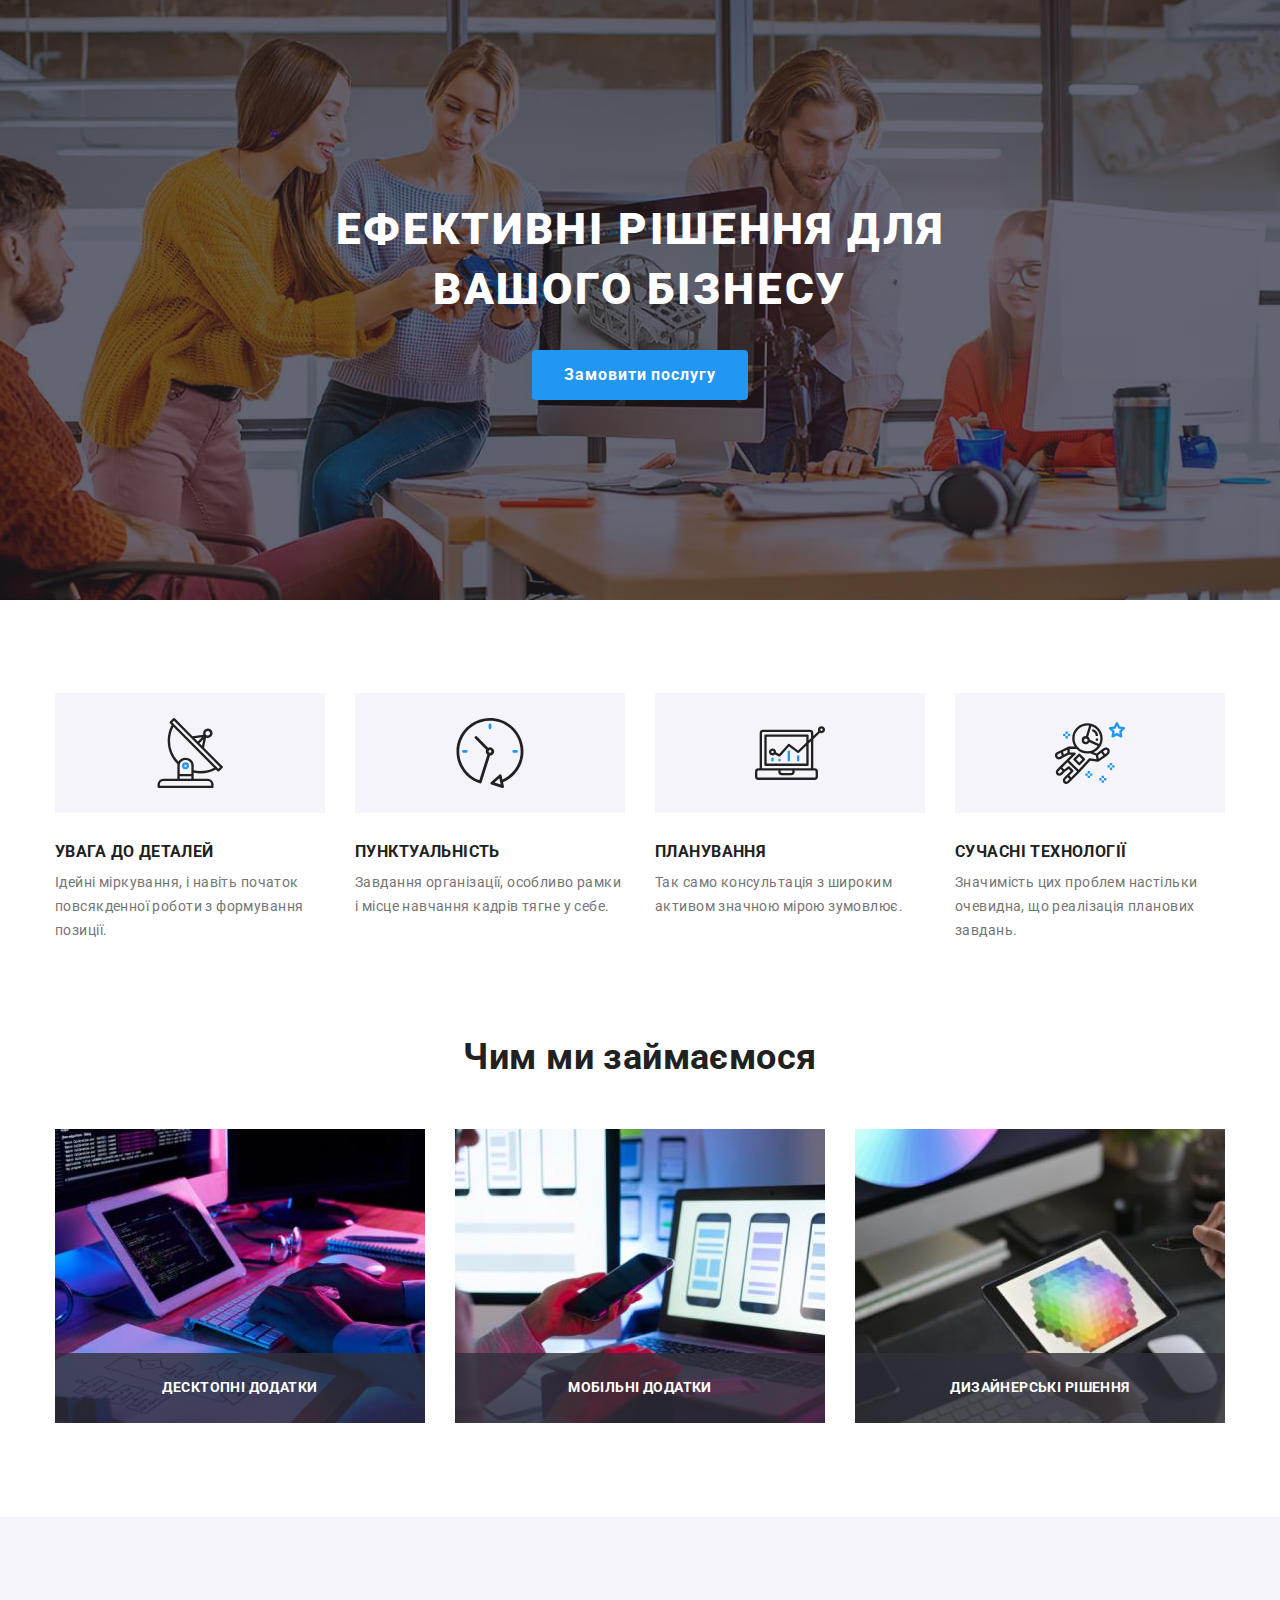
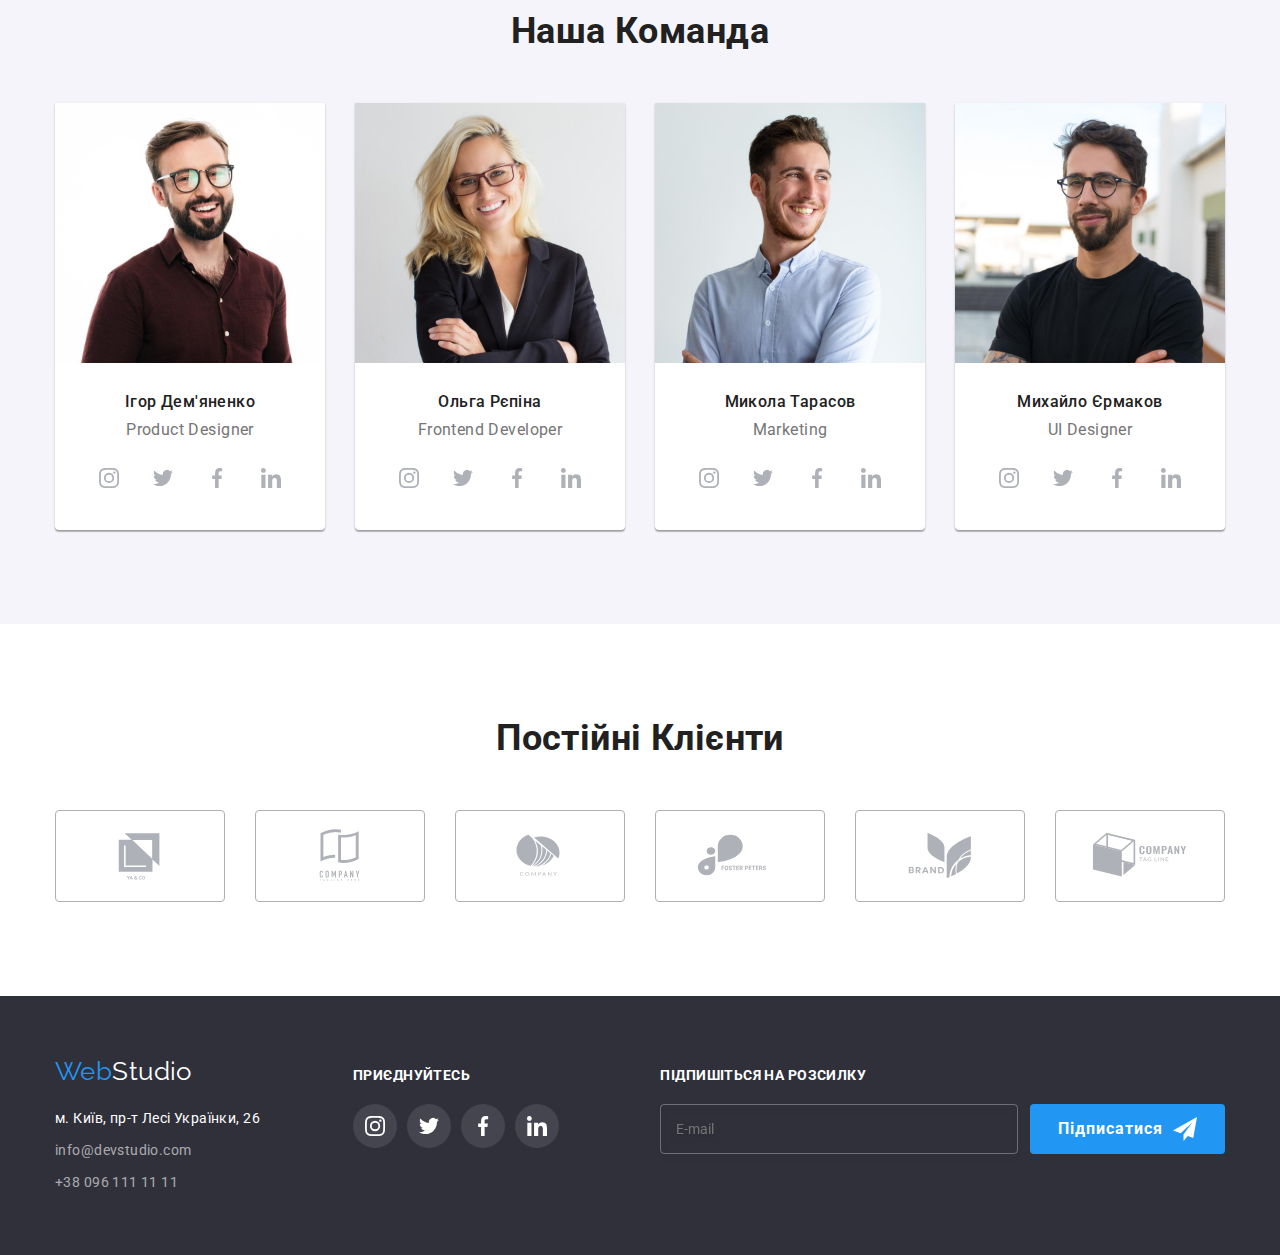
==== commit 04d75467: "foot" ====
--- a/index.html
+++ b/index.html
@@ -14,10 +14,11 @@
 </head>
 <body>
     <!--Шапка--> 
-    <header class="header">
+    <!-- <header class="header">
         <div class="container header__container"> 
+            <a class="logo" href="./index.html"><span class="logo-color">Web</span>Studio</a>
             <nav class="header__nav">
-            <a class="logo" href="./index.html"><span class="logo-color">Web</span>Studio</a>
+            
             <ul class="site-nav">
                 <li class="site-nav__item"><a href="./index.html" class="site-nav__link link current">Студія</a></li>
                 <li class="site-nav__item"><a href="./portfolio.html" class="site-nav__link link">Портфоліо</a></li>
@@ -35,7 +36,7 @@
                         </svg>info@devstudio.com</a></li>
             </ul>
         </div>
-    </header>
+    </header> -->
     <!--Унікальний контент-->
     <main>
         <!--Кнопка-->
--- a/css/main.min.css
+++ b/css/main.min.css
@@ -1 +1 @@
-:root{--main-color: #757575;--text-color: #212121;--link-color: #2196f3;--background-color: #fff;--alt-color: #f5f4fa;--H-weight: 700}*{box-sizing:border-box}body{font-family:roboto,sans-serif;color:var(--main-color);background-color:var(--background-color);letter-spacing:.03em;font-size:14px;line-height:1.71}h1,h2,h3,p,ul{margin-top:0;margin-bottom:0}img{display:block}ul{list-style:none;padding:0;margin:0}img{display:block;height:auto;width:100%}.logo{font-family:raleway,sans-serif;color:var(--text-color);font-size:26px;line-height:1.2;text-decoration:none}.logo-color{color:var(--link-color)}.logo--white{color:var(--background-color)}.button{border-radius:4px;border:none;color:var(--background-color);background-color:var(--link-color);cursor:pointer;font-weight:var(--H-weight);font-size:16px;line-height:1.88;align-items:center;letter-spacing:.06em;padding:10px 32px;transition:color 250ms cubic-bezier(0.4, 0, 0.2, 1),background-color 250ms cubic-bezier(0.4, 0, 0.2, 1),box-shadow 250ms cubic-bezier(0.4, 0, 0.2, 1)}.button:hover,.button:focus{color:var(--text-color);background-color:var(--alt-color);box-shadow:0px 4px 4px rgba(0,0,0,.15)}.link{color:var(--main-color);font-weight:500;letter-spacing:.02em;text-decoration:none;transition:color 250ms cubic-bezier(0.4, 0, 0.2, 1)}.link:hover,.link:focus{color:var(--link-color);fill:var(--link-color)}.container{padding-left:15px;padding-right:15px;margin-left:auto;margin-right:auto;width:100%}@media screen and (min-width: 480px){.container{width:480px}}@media screen and (min-width: 768px){.container{width:768px}}@media screen and (min-width: 1200px){.container{width:1200px}}.social{display:flex;gap:10px;flex-wrap:wrap;justify-content:center}.social__item{width:44px;height:44px}.social__item .social__link:hover .social__icon,.social__item .social__link:focus .social__icon{fill:var(--background-color)}.social__link{width:100%;height:100%;border-radius:50%;background:rgba(255,255,255,.1);display:flex;align-items:center;justify-content:center;transition:background-color 250ms cubic-bezier(0.4, 0, 0.2, 1)}.social__link:hover,.social__link:focus{background-color:var(--link-color)}.social__icon--grey{fill:#afb1b8;transition:fill 250ms cubic-bezier(0.4, 0, 0.2, 1)}.header{border:1px solid #ececec;padding-top:24px;padding-bottom:25px}.header__container{justify-content:space-between}.header__container,.header__nav{display:flex;align-items:center}.site-nav{display:flex;margin-left:93px}.site-nav__item:not(:last-child){margin-right:50px}.site-nav__link{line-height:1.14}.current{color:var(--link-color);fill:var(--link-color);position:relative}.current::after{content:"";position:absolute;border-bottom:4px solid var(--link-color);border-radius:2px;width:100%;bottom:-34px;left:0}.auth-nav{display:flex;gap:30px}.auth-nav__link{transition:fill 250ms cubic-bezier(0.4, 0, 0.2, 1);display:flex}.auth-nav__item{display:flex}.auth-nav__icon{margin-right:10px;fill:var(--main-color);width:100%;height:100%;transition:fill 250ms cubic-bezier(0.4, 0, 0.2, 1)}.auth-nav__link:hover .auth-nav__icon,.auth-nav__item .auth-nav__link:focus .auth-nav__icon{color:var(--link-color);fill:var(--link-color)}.hero{max-width:480px;margin-left:auto;margin-right:auto;background-image:linear-gradient(rgba(47, 48, 58, 0.4), rgba(47, 48, 58, 0.4)),url(../images/hero-bg.jpg);background-position:center;background-repeat:no-repeat;text-align:center;padding-top:118px;padding-bottom:118px}@media screen and (min-width: 768px){.hero{max-width:768px}}@media screen and (min-width: 1200px){.hero{padding-top:200px;padding-bottom:200px;max-width:1600px}}.hero__title{color:var(--background-color);font-weight:900;font-size:26px;line-height:1.62;letter-spacing:.06em;text-transform:uppercase;margin-bottom:30px}@media screen and (min-width: 1200px){.hero__title{font-size:44px;line-height:1.36}}.section{padding-top:60px;padding-bottom:60px}.section--padding{display:none}.section__title{color:var(--text-color);font-weight:var(--H-weight);font-size:36px;line-height:1.16;text-align:center;margin-bottom:50px}@media screen and (min-width: 1200px){.section{padding-top:94px;padding-bottom:94px}.section--padding{padding-top:0px;display:block}}.feature{display:flex;flex-wrap:wrap;gap:30px}.feature__item{width:100%}@media screen and (min-width: 768px){.feature__item{width:calc((100% - 30px)/2)}}@media screen and (min-width: 1200px){.feature__item{width:calc((100% - 90px)/4)}}.feature__wrap{width:100%;height:120px;margin-bottom:30px;background-color:var(--alt-color);display:flex;align-items:center;justify-content:center}.feature__title{color:var(--text-color);font-weight:var(--H-weight);text-transform:uppercase;line-height:1.14;margin-bottom:10px}.images-list{display:flex;gap:30px}.images-list__wrap{position:relative;justify-content:center;z-index:-1}.images-list__text{position:absolute;bottom:0;width:100%;padding:27px 0;background-color:rgba(47,48,58,.8);font-weight:var(--H-weight);line-height:1.14;text-align:center;text-transform:uppercase;color:var(--background-color)}.team-list{background-color:var(--alt-color);display:flex}.team{display:flex;flex-wrap:wrap;gap:30px;text-align:center}.team__item{background:var(--background-color);box-shadow:0px 1px 3px rgba(0,0,0,.12),0px 1px 1px rgba(0,0,0,.14),0px 2px 1px rgba(0,0,0,.2);border-radius:0px 0px 4px 4px;width:100%}@media screen and (min-width: 768px){.team__item{width:calc((100% - 30px)/2)}}@media screen and (min-width: 1200px){.team__item{width:calc((100% - 90px)/4)}}.team__title{color:var(--text-color);font-weight:500;font-size:16px;line-height:1.16;margin-bottom:10px}.team__text{font-size:16px;line-height:1.16;margin-bottom:16px}.team__overview{padding-top:30px;padding-bottom:30px}.clients{display:flex;flex-wrap:wrap;gap:30px}.clients__item{width:calc((100% - 30px)/2);height:92px}@media screen and (min-width: 768px){.clients__item{width:calc((100% - 60px)/3)}}@media screen and (min-width: 1200px){.clients__item{width:calc((100% - 150px)/6)}}.clients__icon{fill:#afb1b8;transition:fill 250ms cubic-bezier(0.4, 0, 0.2, 1)}.clients__link{width:100%;height:100%;border-radius:4px;border:1px solid #afb1b8;display:flex;align-items:center;justify-content:center;transition:fill 250ms cubic-bezier(0.4, 0, 0.2, 1),border 250ms cubic-bezier(0.4, 0, 0.2, 1)}.clients__link:hover,.clients__link:focus{border:1px solid var(--link-color)}.clients__link:hover .clients__icon,.clients__link:focus .clients__icon{fill:var(--link-color)}.foot{background-color:#2f303a;padding-top:60px;padding-bottom:60px}.foot__container{align-items:baseline;gap:93px;text-align:center}@media screen and (min-width: 1200px){.foot__container{display:flex;text-align:left;justify-content:space-between}}.foot .foot__contacts{margin-bottom:60px}@media screen and (min-width: 1200px){.foot .foot__contacts{margin-bottom:0px}}.foot__wrap{margin-bottom:60px}@media screen and (min-width: 1200px){.foot__wrap{margin-bottom:0px}}.foot__address{margin-top:20px}.contacts__item{margin-bottom:8px}.contacts__item:last-child{margin-bottom:0}.contacts__link{color:rgba(255,255,255,.6);font-style:normal;font-size:14px;line-height:1.71;letter-spacing:.03em;font-weight:400}.contacts__address{color:var(--background-color);font-style:normal;text-decoration:none;transition:color 250ms cubic-bezier(0.4, 0, 0.2, 1);font-size:14px;line-height:1.71;letter-spacing:.03em;font-weight:400}.contacts__address:hover,.contacts__address:focus{color:var(--link-color)}.subscribe__input{width:450px;height:50px;margin-bottom:20px;border:1px solid rgba(255,255,255,.3);filter:drop-shadow(0px 4px 4px rgba(0, 0, 0, 0.15));border-radius:4px;padding:15px;background-color:rgba(0,0,0,0);color:var(--alt-color)}@media screen and (min-width: 1200px){.subscribe__input{width:358px;margin:0px}}.subscribe__icon{margin-left:10px;height:100%;width:100%;fill:var(--background-color);transition:fill 250ms cubic-bezier(0.4, 0, 0.2, 1)}.subscribe__row{align-items:center;gap:12px}@media screen and (min-width: 1200px){.subscribe__row{display:flex;flex-wrap:wrap}}.subscribe__row .subscribe__button:hover .subscribe__icon,.subscribe__row .subscribe__button:hover .subscribe__icon{fill:var(--text-color)}.subscribe__button{display:flex;padding:10px 28px;margin-left:auto;margin-right:auto}.subscribe__button:hover,.subscribe__button:focus{color:var(--text-color);background-color:var(--alt-color);box-shadow:0px 4px 4px rgba(0,0,0,.15)}.foot__title,.subscribe__title{font-weight:var(--H-weight);line-height:1.14;text-transform:uppercase;font-style:normal;color:var(--background-color);margin-bottom:20px}.help{display:flex;flex-direction:column}@media screen and (min-width: 768px){.help{flex-direction:row;justify-content:space-between}}@media screen and (min-width: 1200px){.help{flex-direction:row;justify-content:flex-start;align-items:baseline;gap:93px}}.backdrop{position:fixed;top:0;width:100%;height:100%;background:rgba(0,0,0,.2);transition:opacity 250ms linear,visibility 250ms}.backdrop.is-hidden .modal{transform:translate(-50%, -50%) scale(0) rotate(180deg);border-radius:50%}.is-hidden{opacity:0;visibility:hidden;pointer-events:none}.modal{position:absolute;width:528px;background-color:var(--background-color);top:50%;left:50%;transform:translate(-50%, -50%) scale(1) rotate(0);transition:transform 250ms linear,border-radius 250ms linear;box-shadow:0px 1px 3px rgba(0,0,0,.12),0px 1px 1px rgba(0,0,0,.14),0px 2px 1px rgba(0,0,0,.2);border-radius:4px;padding:40px}.modal .close:hover .close__icon,.modal .close:focus .close__icon{fill:var(--link-color)}.modal__wrap{position:relative}.modal__icon{position:absolute;top:50%;left:12px;transform:translateY(-50%);cursor:pointer}.modal__field{margin-bottom:10px}.modal__title{font-weight:var(--H-weight);font-size:20px;line-height:1.15;text-align:center;color:var(--text-color);margin-bottom:12px}.modal__button{padding:10px 52px;display:flex;margin-left:auto;margin-right:auto}.modal__input{width:100%;height:40px;border:1px solid rgba(33,33,33,.2);background:var(--background-color);border-radius:4px;padding:12px 42px;cursor:pointer}.modal__input:focus{outline-color:var(--link-color)}.modal__input:focus+.modal__icon{fill:var(--link-color)}.modal__text{width:100%;height:120px;border:1px solid rgba(33,33,33,.2);border-radius:4px;background-color:rgba(0,0,0,0);font-size:12px;line-height:1.16;letter-spacing:.01em;resize:none;padding:10px}.modal__text::placeholder{color:rgba(117,117,117,.5)}.check{margin-top:-10px;margin-bottom:30px;display:flex;align-items:center;justify-content:center}.check__item{display:flex;align-items:center;justify-content:center;border:2px solid var(--text-color);width:16px;height:15px;border-radius:2px;margin-right:5px;fill:rgba(0,0,0,0)}.checkbox:checked+.check>.check__item{background-color:var(--link-color);border-color:rgba(0,0,0,0);fill:var(--background-color)}.checkbox:focus+.check>.check__item{border-color:var(--link-color)}.check__terms{color:var(--link-color);text-decoration:none;position:relative}.check__terms::after{content:"";position:absolute;border-bottom:1px solid var(--link-color);border-radius:2px;width:100%;bottom:6px;left:0}.close{position:absolute;top:8px;right:8px;border:1px solid rgba(0,0,0,.1);border-radius:50%;width:30px;height:30px;padding:5px;background-color:var(--background-color);cursor:pointer;transition:background-color 250ms cubic-bezier(0.4, 0, 0.2, 1)}.close__icon{transition:fill 250ms cubic-bezier(0.4, 0, 0.2, 1)}.filter{display:flex;flex-wrap:wrap;justify-content:center;margin-bottom:34px;gap:16px 8px}.filter__button{width:100%;color:var(--text-color);background-color:var(--alt-color);font-weight:500;line-height:1.62;display:flex;padding:6px 22px}.filter__button:hover,.filter__button:focus{color:var(--background-color);background-color:var(--link-color);box-shadow:0px 3px 1px rgba(0,0,0,.1),0px 1px 2px rgba(0,0,0,.08),0px 2px 2px rgba(0,0,0,.12)}.portfolio{display:flex;flex-wrap:wrap;gap:30px}.portfolio__project{border:1px solid var(--alt-color);padding:20px 24px}.portfolio__title{color:var(--text-color);font-weight:var(--H-weight);font-size:18px;line-height:2;letter-spacing:.06em;margin-bottom:4px}.portfolio__text{font-size:16px;line-height:2;color:var(--main-color)}.portfolio__wrap{position:relative;overflow:hidden}.portfolio__description{height:100%;position:absolute;font-size:18px;line-height:1.56;letter-spacing:.03em;bottom:0;color:var(--background-color);background-color:rgba(33,150,243,.9);padding:77px 77px;transform:translateY(100%);transition:transform 250ms cubic-bezier(0.4, 0, 0.2, 1)}@media screen and (min-width: 768px){.portfolio__description{padding:49px 24px 77px 24px}}@media screen and (min-width: 1200px){.portfolio__description{padding:63px 24px}}.portfolio__item{width:100%;position:relative}@media screen and (min-width: 768px){.portfolio__item{width:calc((100% - 30px)/2)}}@media screen and (min-width: 1200px){.portfolio__item{width:calc((100% - 60px)/3)}}.portfolio__item .portfolio__link:hover .portfolio__description,.portfolio__item .portfolio__link:focus .portfolio__description{transform:translateY(0%)}.portfolio__link{transition:box-shadow 250ms cubic-bezier(0.4, 0, 0.2, 1)}.portfolio__link:hover,.portfolio__link:focus{box-shadow:0px 1px 1px rgba(0,0,0,.12),0px 4px 4px rgba(0,0,0,.06),1px 4px 6px rgba(0,0,0,.16);display:block}.visually-hidden{width:1px;height:1px;margin:-1px;border:0;padding:0;white-space:nowrap;clip-path:inset(100%);clip:rect(0 0 0 0);overflow:hidden}/*# sourceMappingURL=main.min.css.map */+:root{--main-color: #757575;--text-color: #212121;--link-color: #2196f3;--background-color: #fff;--alt-color: #f5f4fa;--H-weight: 700}*{box-sizing:border-box}body{font-family:roboto,sans-serif;color:var(--main-color);background-color:var(--background-color);letter-spacing:.03em;font-size:14px;line-height:1.71}h1,h2,h3,p,ul{margin-top:0;margin-bottom:0}img{display:block}ul{list-style:none;padding:0;margin:0}img{display:block;height:auto;width:100%}.logo{font-family:raleway,sans-serif;color:var(--text-color);font-size:26px;line-height:1.2;text-decoration:none}.logo-color{color:var(--link-color)}.logo--white{color:var(--background-color)}.button{border-radius:4px;border:none;color:var(--background-color);background-color:var(--link-color);cursor:pointer;font-weight:var(--H-weight);font-size:16px;line-height:1.88;align-items:center;letter-spacing:.06em;padding:10px 32px;transition:color 250ms cubic-bezier(0.4, 0, 0.2, 1),background-color 250ms cubic-bezier(0.4, 0, 0.2, 1),box-shadow 250ms cubic-bezier(0.4, 0, 0.2, 1)}.button:hover,.button:focus{color:var(--text-color);background-color:var(--alt-color);box-shadow:0px 4px 4px rgba(0,0,0,.15)}.link{color:var(--main-color);font-weight:500;letter-spacing:.02em;text-decoration:none;transition:color 250ms cubic-bezier(0.4, 0, 0.2, 1)}.link:hover,.link:focus{color:var(--link-color);fill:var(--link-color)}.container{padding-left:15px;padding-right:15px;margin-left:auto;margin-right:auto;width:100%}@media screen and (min-width: 480px){.container{width:480px}}@media screen and (min-width: 768px){.container{width:768px}}@media screen and (min-width: 1200px){.container{width:1200px}}.social{display:flex;gap:10px;flex-wrap:wrap;justify-content:center}.social__item{width:44px;height:44px}.social__item .social__link:hover .social__icon,.social__item .social__link:focus .social__icon{fill:var(--background-color)}.social__link{width:100%;height:100%;border-radius:50%;background:rgba(255,255,255,.1);display:flex;align-items:center;justify-content:center;transition:background-color 250ms cubic-bezier(0.4, 0, 0.2, 1)}.social__link:hover,.social__link:focus{background-color:var(--link-color)}.social__icon--grey{fill:#afb1b8;transition:fill 250ms cubic-bezier(0.4, 0, 0.2, 1)}.header{border:1px solid #ececec;padding-top:24px;padding-bottom:25px}.header__container{justify-content:space-between}.header__container,.header__nav{display:flex;align-items:center}.site-nav{display:flex;margin-left:93px}.site-nav__item:not(:last-child){margin-right:50px}.site-nav__link{line-height:1.14}.current{color:var(--link-color);fill:var(--link-color);position:relative}.current::after{content:"";position:absolute;border-bottom:4px solid var(--link-color);border-radius:2px;width:100%;bottom:-34px;left:0}.auth-nav{display:flex;flex-wrap:wrap;gap:30px}.auth-nav__link{transition:fill 250ms cubic-bezier(0.4, 0, 0.2, 1);display:flex}.auth-nav__item{display:flex}.auth-nav__icon{margin-right:10px;fill:var(--main-color);width:100%;height:100%;transition:fill 250ms cubic-bezier(0.4, 0, 0.2, 1)}.auth-nav__link:hover .auth-nav__icon,.auth-nav__item .auth-nav__link:focus .auth-nav__icon{color:var(--link-color);fill:var(--link-color)}.hero{max-width:480px;margin-left:auto;margin-right:auto;background-image:linear-gradient(rgba(47, 48, 58, 0.4), rgba(47, 48, 58, 0.4)),url(../images/hero-bg.jpg);background-position:center;background-repeat:no-repeat;text-align:center;padding-top:118px;padding-bottom:118px}@media screen and (min-width: 768px){.hero{max-width:768px}}@media screen and (min-width: 1200px){.hero{padding-top:200px;padding-bottom:200px;max-width:1600px}}.hero__title{color:var(--background-color);font-weight:900;font-size:26px;line-height:1.62;letter-spacing:.06em;text-transform:uppercase;margin-bottom:30px}@media screen and (min-width: 1200px){.hero__title{font-size:44px;line-height:1.36}}.section{padding-top:60px;padding-bottom:60px}.section--padding{display:none}.section__title{color:var(--text-color);font-weight:var(--H-weight);font-size:36px;line-height:1.16;text-align:center;margin-bottom:50px}@media screen and (min-width: 1200px){.section{padding-top:94px;padding-bottom:94px}.section--padding{padding-top:0px;display:block}}.feature{display:flex;flex-wrap:wrap;gap:30px}.feature__item{width:100%}@media screen and (min-width: 768px){.feature__item{width:calc((100% - 30px)/2)}}@media screen and (min-width: 1200px){.feature__item{width:calc((100% - 90px)/4)}}.feature__wrap{width:100%;height:120px;margin-bottom:30px;background-color:var(--alt-color);display:flex;align-items:center;justify-content:center}.feature__title{color:var(--text-color);font-weight:var(--H-weight);text-transform:uppercase;line-height:1.14;margin-bottom:10px}.images-list{display:flex;gap:30px}.images-list__wrap{position:relative;justify-content:center;z-index:-1}.images-list__text{position:absolute;bottom:0;width:100%;padding:27px 0;background-color:rgba(47,48,58,.8);font-weight:var(--H-weight);line-height:1.14;text-align:center;text-transform:uppercase;color:var(--background-color)}.team-list{background-color:var(--alt-color);display:flex}.team{display:flex;flex-wrap:wrap;gap:30px;text-align:center}.team__item{background:var(--background-color);box-shadow:0px 1px 3px rgba(0,0,0,.12),0px 1px 1px rgba(0,0,0,.14),0px 2px 1px rgba(0,0,0,.2);border-radius:0px 0px 4px 4px;width:100%}@media screen and (min-width: 768px){.team__item{width:calc((100% - 30px)/2)}}@media screen and (min-width: 1200px){.team__item{width:calc((100% - 90px)/4)}}.team__title{color:var(--text-color);font-weight:500;font-size:16px;line-height:1.16;margin-bottom:10px}.team__text{font-size:16px;line-height:1.16;margin-bottom:16px}.team__overview{padding-top:30px;padding-bottom:30px}.clients{display:flex;flex-wrap:wrap;gap:30px}.clients__item{width:calc((100% - 30px)/2);height:92px}@media screen and (min-width: 768px){.clients__item{width:calc((100% - 60px)/3)}}@media screen and (min-width: 1200px){.clients__item{width:calc((100% - 150px)/6)}}.clients__icon{fill:#afb1b8;transition:fill 250ms cubic-bezier(0.4, 0, 0.2, 1)}.clients__link{width:100%;height:100%;border-radius:4px;border:1px solid #afb1b8;display:flex;align-items:center;justify-content:center;transition:fill 250ms cubic-bezier(0.4, 0, 0.2, 1),border 250ms cubic-bezier(0.4, 0, 0.2, 1)}.clients__link:hover,.clients__link:focus{border:1px solid var(--link-color)}.clients__link:hover .clients__icon,.clients__link:focus .clients__icon{fill:var(--link-color)}.foot{background-color:#2f303a;padding-top:60px;padding-bottom:60px;width:100%}.foot__container{align-items:baseline;gap:93px;text-align:center}@media screen and (min-width: 1200px){.foot__container{display:flex;text-align:left;justify-content:space-between}}.foot .foot__contacts{margin-bottom:60px}@media screen and (min-width: 1200px){.foot .foot__contacts{margin-bottom:0px}}.foot__wrap{margin-bottom:60px}@media screen and (min-width: 1200px){.foot__wrap{margin-bottom:0px}}.foot__address{margin-top:20px}.contacts__item{margin-bottom:8px}.contacts__item:last-child{margin-bottom:0}.contacts__link{color:rgba(255,255,255,.6);font-style:normal;font-size:14px;line-height:1.71;letter-spacing:.03em;font-weight:400}.contacts__address{color:var(--background-color);font-style:normal;text-decoration:none;transition:color 250ms cubic-bezier(0.4, 0, 0.2, 1);font-size:14px;line-height:1.71;letter-spacing:.03em;font-weight:400}.contacts__address:hover,.contacts__address:focus{color:var(--link-color)}.subscribe__input{width:100%;height:50px;margin-bottom:20px;border:1px solid rgba(255,255,255,.3);filter:drop-shadow(0px 4px 4px rgba(0, 0, 0, 0.15));border-radius:4px;padding:15px;background-color:rgba(0,0,0,0);color:var(--alt-color)}@media screen and (min-width: 1200px){.subscribe__input{width:358px;margin:0px}}.subscribe__icon{margin-left:10px;height:100%;width:100%;fill:var(--background-color);transition:fill 250ms cubic-bezier(0.4, 0, 0.2, 1)}.subscribe__row{align-items:center;gap:12px}@media screen and (min-width: 1200px){.subscribe__row{display:flex;flex-wrap:wrap}}.subscribe__row .subscribe__button:hover .subscribe__icon,.subscribe__row .subscribe__button:hover .subscribe__icon{fill:var(--text-color)}.subscribe__button{display:flex;padding:10px 28px;margin-left:auto;margin-right:auto}.subscribe__button:hover,.subscribe__button:focus{color:var(--text-color);background-color:var(--alt-color);box-shadow:0px 4px 4px rgba(0,0,0,.15)}.foot__title,.subscribe__title{font-weight:var(--H-weight);line-height:1.14;text-transform:uppercase;font-style:normal;color:var(--background-color);margin-bottom:20px}.help{display:flex;flex-direction:column}@media screen and (min-width: 768px){.help{flex-direction:row;justify-content:space-between}}@media screen and (min-width: 1200px){.help{flex-direction:row;justify-content:flex-start;align-items:baseline;gap:93px}}.backdrop{position:fixed;top:0;width:100%;height:100%;background:rgba(0,0,0,.2);transition:opacity 250ms linear,visibility 250ms}.backdrop.is-hidden .modal{transform:translate(-50%, -50%) scale(0) rotate(180deg);border-radius:50%}.is-hidden{opacity:0;visibility:hidden;pointer-events:none}.modal{position:absolute;width:528px;background-color:var(--background-color);top:50%;left:50%;transform:translate(-50%, -50%) scale(1) rotate(0);transition:transform 250ms linear,border-radius 250ms linear;box-shadow:0px 1px 3px rgba(0,0,0,.12),0px 1px 1px rgba(0,0,0,.14),0px 2px 1px rgba(0,0,0,.2);border-radius:4px;padding:40px}.modal .close:hover .close__icon,.modal .close:focus .close__icon{fill:var(--link-color)}.modal__wrap{position:relative}.modal__icon{position:absolute;top:50%;left:12px;transform:translateY(-50%);cursor:pointer}.modal__field{margin-bottom:10px}.modal__title{font-weight:var(--H-weight);font-size:20px;line-height:1.15;text-align:center;color:var(--text-color);margin-bottom:12px}.modal__button{padding:10px 52px;display:flex;margin-left:auto;margin-right:auto}.modal__input{width:100%;height:40px;border:1px solid rgba(33,33,33,.2);background:var(--background-color);border-radius:4px;padding:12px 42px;cursor:pointer}.modal__input:focus{outline-color:var(--link-color)}.modal__input:focus+.modal__icon{fill:var(--link-color)}.modal__text{width:100%;height:120px;border:1px solid rgba(33,33,33,.2);border-radius:4px;background-color:rgba(0,0,0,0);font-size:12px;line-height:1.16;letter-spacing:.01em;resize:none;padding:10px}.modal__text::placeholder{color:rgba(117,117,117,.5)}.check{margin-top:-10px;margin-bottom:30px;display:flex;align-items:center;justify-content:center}.check__item{display:flex;align-items:center;justify-content:center;border:2px solid var(--text-color);width:16px;height:15px;border-radius:2px;margin-right:5px;fill:rgba(0,0,0,0)}.checkbox:checked+.check>.check__item{background-color:var(--link-color);border-color:rgba(0,0,0,0);fill:var(--background-color)}.checkbox:focus+.check>.check__item{border-color:var(--link-color)}.check__terms{color:var(--link-color);text-decoration:none;position:relative}.check__terms::after{content:"";position:absolute;border-bottom:1px solid var(--link-color);border-radius:2px;width:100%;bottom:6px;left:0}.close{position:absolute;top:8px;right:8px;border:1px solid rgba(0,0,0,.1);border-radius:50%;width:30px;height:30px;padding:5px;background-color:var(--background-color);cursor:pointer;transition:background-color 250ms cubic-bezier(0.4, 0, 0.2, 1)}.close__icon{transition:fill 250ms cubic-bezier(0.4, 0, 0.2, 1)}.filter{display:flex;flex-wrap:wrap;justify-content:center;margin-bottom:34px;gap:16px 8px}.filter__button{width:100%;color:var(--text-color);background-color:var(--alt-color);font-weight:500;line-height:1.62;display:flex;padding:6px 22px}.filter__button:hover,.filter__button:focus{color:var(--background-color);background-color:var(--link-color);box-shadow:0px 3px 1px rgba(0,0,0,.1),0px 1px 2px rgba(0,0,0,.08),0px 2px 2px rgba(0,0,0,.12)}.portfolio{display:flex;flex-wrap:wrap;gap:30px}.portfolio__project{border:1px solid var(--alt-color);padding:20px 24px}.portfolio__title{color:var(--text-color);font-weight:var(--H-weight);font-size:18px;line-height:2;letter-spacing:.06em;margin-bottom:4px}.portfolio__text{font-size:16px;line-height:2;color:var(--main-color)}.portfolio__wrap{position:relative;overflow:hidden}.portfolio__description{height:100%;position:absolute;font-size:18px;line-height:1.56;letter-spacing:.03em;bottom:0;color:var(--background-color);background-color:rgba(33,150,243,.9);padding:77px 77px;transform:translateY(100%);transition:transform 250ms cubic-bezier(0.4, 0, 0.2, 1)}@media screen and (min-width: 768px){.portfolio__description{padding:49px 24px 77px 24px}}@media screen and (min-width: 1200px){.portfolio__description{padding:63px 24px}}.portfolio__item{width:100%;position:relative}@media screen and (min-width: 768px){.portfolio__item{width:calc((100% - 30px)/2)}}@media screen and (min-width: 1200px){.portfolio__item{width:calc((100% - 60px)/3)}}.portfolio__item .portfolio__link:hover .portfolio__description,.portfolio__item .portfolio__link:focus .portfolio__description{transform:translateY(0%)}.portfolio__link{transition:box-shadow 250ms cubic-bezier(0.4, 0, 0.2, 1)}.portfolio__link:hover,.portfolio__link:focus{box-shadow:0px 1px 1px rgba(0,0,0,.12),0px 4px 4px rgba(0,0,0,.06),1px 4px 6px rgba(0,0,0,.16);display:block}.visually-hidden{width:1px;height:1px;margin:-1px;border:0;padding:0;white-space:nowrap;clip-path:inset(100%);clip:rect(0 0 0 0);overflow:hidden}/*# sourceMappingURL=main.min.css.map */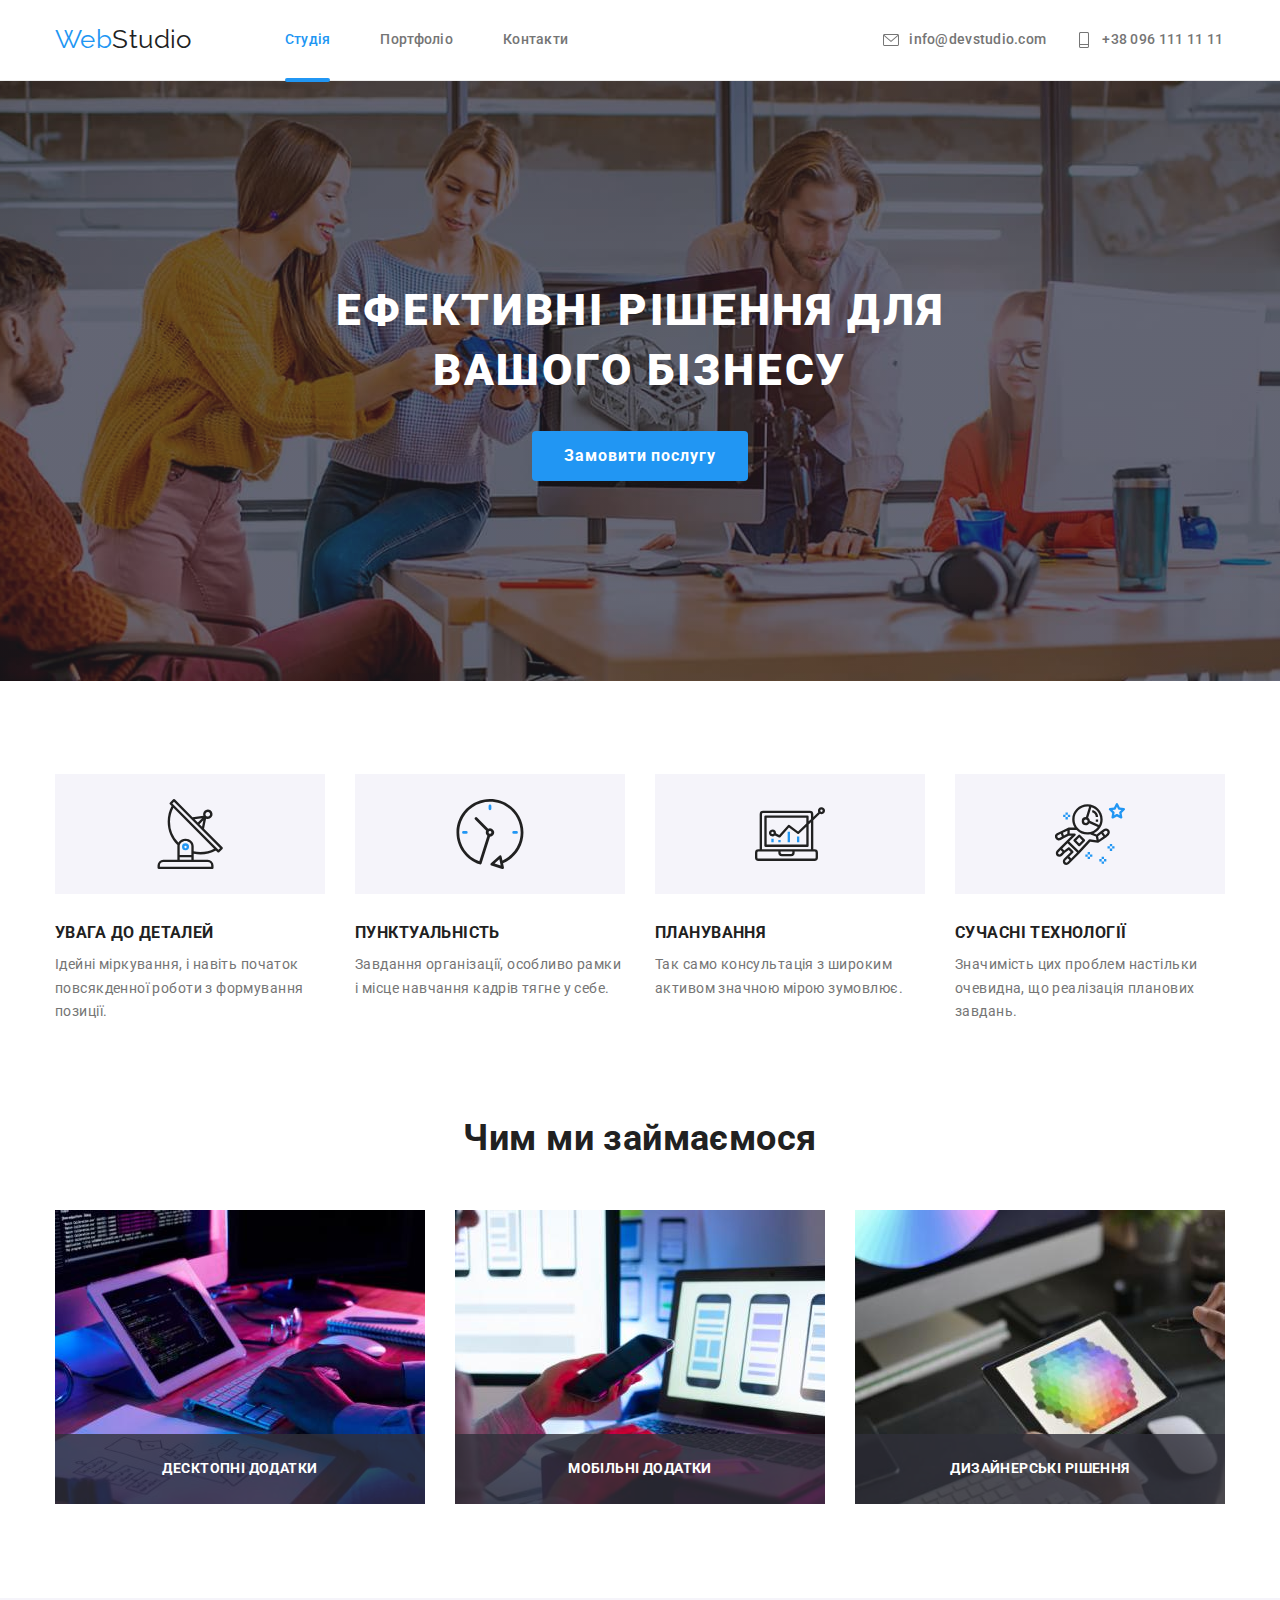
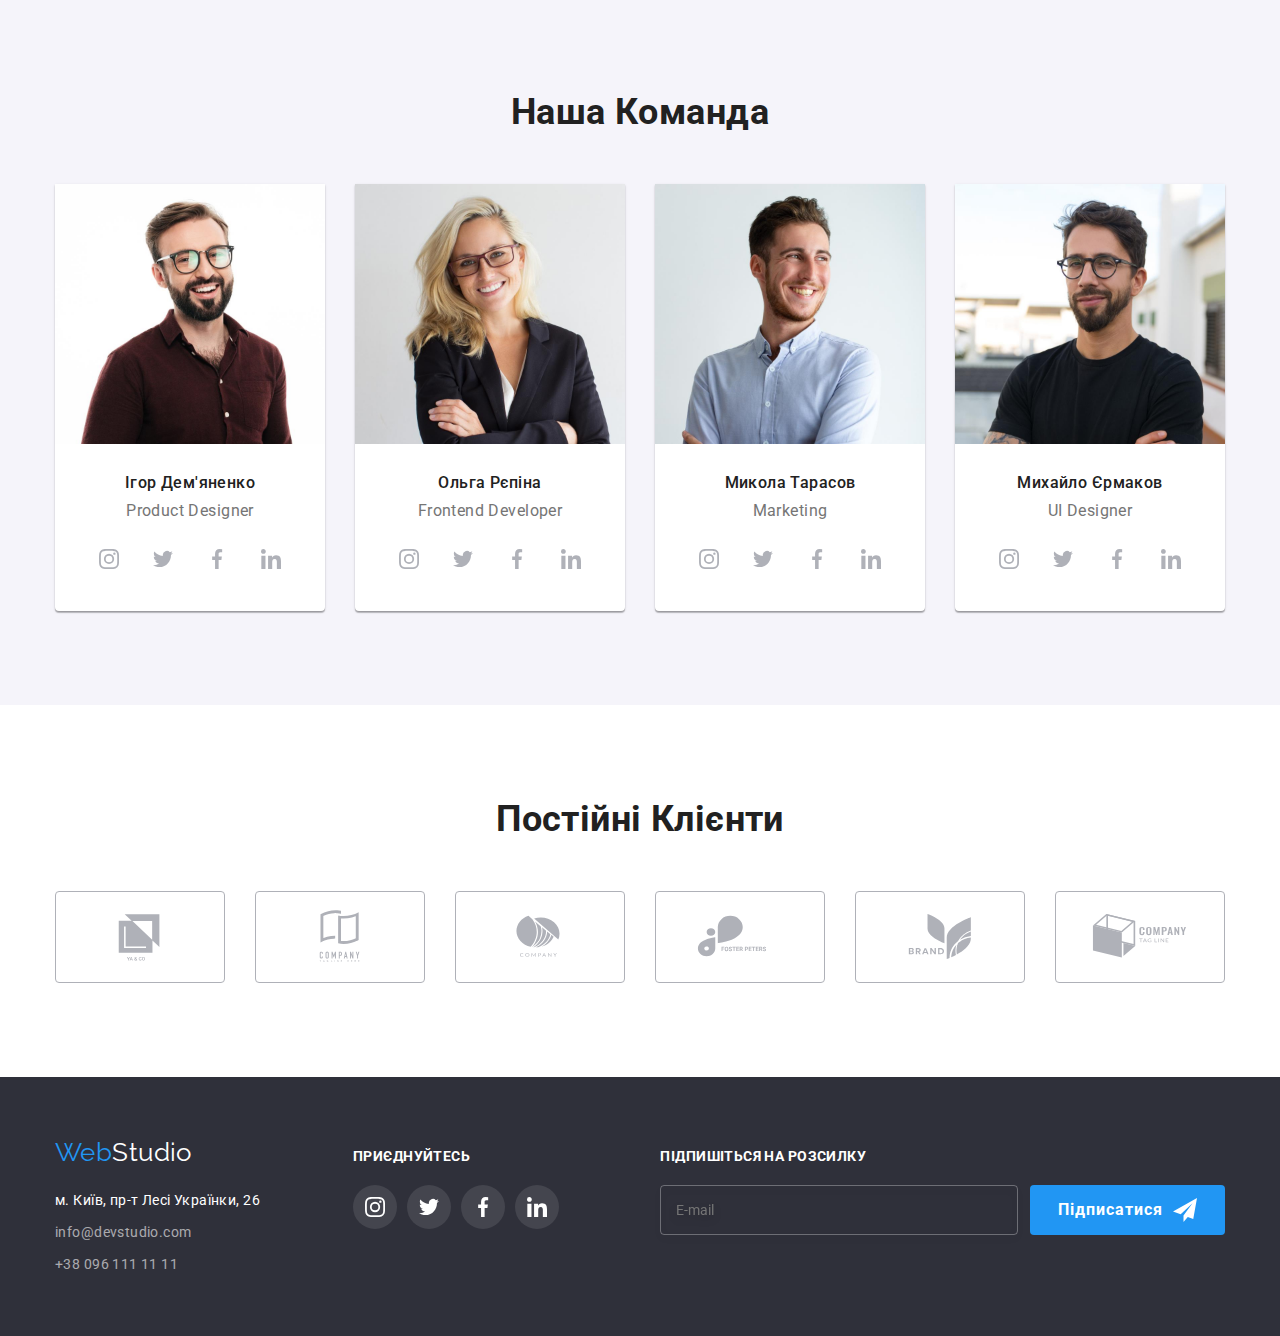
==== commit 094f65c2: "header" ====
--- a/index.html
+++ b/index.html
@@ -14,7 +14,7 @@
 </head>
 <body>
     <!--Шапка--> 
-    <!-- <header class="header">
+     <header class="header">
         <div class="container header__container"> 
             <a class="logo" href="./index.html"><span class="logo-color">Web</span>Studio</a>
             <nav class="header__nav">
@@ -33,10 +33,11 @@
                         <li class="auth-nav__item">
                     <a class="auth-nav__link link" href="tel:+380961111111"><svg class="auth-nav__icon"     width="16" height="12">
                             <use href="./images/symbol-defs.svg#icon-phone"></use>
-                        </svg>info@devstudio.com</a></li>
+                        </svg>+38 096 111 11 11</a></li>
             </ul>
+            
         </div>
-    </header> -->
+    </header>
     <!--Унікальний контент-->
     <main>
         <!--Кнопка-->
--- a/css/main.min.css
+++ b/css/main.min.css
@@ -1 +1 @@
-:root{--main-color: #757575;--text-color: #212121;--link-color: #2196f3;--background-color: #fff;--alt-color: #f5f4fa;--H-weight: 700}*{box-sizing:border-box}body{font-family:roboto,sans-serif;color:var(--main-color);background-color:var(--background-color);letter-spacing:.03em;font-size:14px;line-height:1.71}h1,h2,h3,p,ul{margin-top:0;margin-bottom:0}img{display:block}ul{list-style:none;padding:0;margin:0}img{display:block;height:auto;width:100%}.logo{font-family:raleway,sans-serif;color:var(--text-color);font-size:26px;line-height:1.2;text-decoration:none}.logo-color{color:var(--link-color)}.logo--white{color:var(--background-color)}.button{border-radius:4px;border:none;color:var(--background-color);background-color:var(--link-color);cursor:pointer;font-weight:var(--H-weight);font-size:16px;line-height:1.88;align-items:center;letter-spacing:.06em;padding:10px 32px;transition:color 250ms cubic-bezier(0.4, 0, 0.2, 1),background-color 250ms cubic-bezier(0.4, 0, 0.2, 1),box-shadow 250ms cubic-bezier(0.4, 0, 0.2, 1)}.button:hover,.button:focus{color:var(--text-color);background-color:var(--alt-color);box-shadow:0px 4px 4px rgba(0,0,0,.15)}.link{color:var(--main-color);font-weight:500;letter-spacing:.02em;text-decoration:none;transition:color 250ms cubic-bezier(0.4, 0, 0.2, 1)}.link:hover,.link:focus{color:var(--link-color);fill:var(--link-color)}.container{padding-left:15px;padding-right:15px;margin-left:auto;margin-right:auto;width:100%}@media screen and (min-width: 480px){.container{width:480px}}@media screen and (min-width: 768px){.container{width:768px}}@media screen and (min-width: 1200px){.container{width:1200px}}.social{display:flex;gap:10px;flex-wrap:wrap;justify-content:center}.social__item{width:44px;height:44px}.social__item .social__link:hover .social__icon,.social__item .social__link:focus .social__icon{fill:var(--background-color)}.social__link{width:100%;height:100%;border-radius:50%;background:rgba(255,255,255,.1);display:flex;align-items:center;justify-content:center;transition:background-color 250ms cubic-bezier(0.4, 0, 0.2, 1)}.social__link:hover,.social__link:focus{background-color:var(--link-color)}.social__icon--grey{fill:#afb1b8;transition:fill 250ms cubic-bezier(0.4, 0, 0.2, 1)}.header{border:1px solid #ececec;padding-top:24px;padding-bottom:25px}.header__container{justify-content:space-between}.header__container,.header__nav{display:flex;align-items:center}.site-nav{display:flex;margin-left:93px}.site-nav__item:not(:last-child){margin-right:50px}.site-nav__link{line-height:1.14}.current{color:var(--link-color);fill:var(--link-color);position:relative}.current::after{content:"";position:absolute;border-bottom:4px solid var(--link-color);border-radius:2px;width:100%;bottom:-34px;left:0}.auth-nav{display:flex;flex-wrap:wrap;gap:30px}.auth-nav__link{transition:fill 250ms cubic-bezier(0.4, 0, 0.2, 1);display:flex}.auth-nav__item{display:flex}.auth-nav__icon{margin-right:10px;fill:var(--main-color);width:100%;height:100%;transition:fill 250ms cubic-bezier(0.4, 0, 0.2, 1)}.auth-nav__link:hover .auth-nav__icon,.auth-nav__item .auth-nav__link:focus .auth-nav__icon{color:var(--link-color);fill:var(--link-color)}.hero{max-width:480px;margin-left:auto;margin-right:auto;background-image:linear-gradient(rgba(47, 48, 58, 0.4), rgba(47, 48, 58, 0.4)),url(../images/hero-bg.jpg);background-position:center;background-repeat:no-repeat;text-align:center;padding-top:118px;padding-bottom:118px}@media screen and (min-width: 768px){.hero{max-width:768px}}@media screen and (min-width: 1200px){.hero{padding-top:200px;padding-bottom:200px;max-width:1600px}}.hero__title{color:var(--background-color);font-weight:900;font-size:26px;line-height:1.62;letter-spacing:.06em;text-transform:uppercase;margin-bottom:30px}@media screen and (min-width: 1200px){.hero__title{font-size:44px;line-height:1.36}}.section{padding-top:60px;padding-bottom:60px}.section--padding{display:none}.section__title{color:var(--text-color);font-weight:var(--H-weight);font-size:36px;line-height:1.16;text-align:center;margin-bottom:50px}@media screen and (min-width: 1200px){.section{padding-top:94px;padding-bottom:94px}.section--padding{padding-top:0px;display:block}}.feature{display:flex;flex-wrap:wrap;gap:30px}.feature__item{width:100%}@media screen and (min-width: 768px){.feature__item{width:calc((100% - 30px)/2)}}@media screen and (min-width: 1200px){.feature__item{width:calc((100% - 90px)/4)}}.feature__wrap{width:100%;height:120px;margin-bottom:30px;background-color:var(--alt-color);display:flex;align-items:center;justify-content:center}.feature__title{color:var(--text-color);font-weight:var(--H-weight);text-transform:uppercase;line-height:1.14;margin-bottom:10px}.images-list{display:flex;gap:30px}.images-list__wrap{position:relative;justify-content:center;z-index:-1}.images-list__text{position:absolute;bottom:0;width:100%;padding:27px 0;background-color:rgba(47,48,58,.8);font-weight:var(--H-weight);line-height:1.14;text-align:center;text-transform:uppercase;color:var(--background-color)}.team-list{background-color:var(--alt-color);display:flex}.team{display:flex;flex-wrap:wrap;gap:30px;text-align:center}.team__item{background:var(--background-color);box-shadow:0px 1px 3px rgba(0,0,0,.12),0px 1px 1px rgba(0,0,0,.14),0px 2px 1px rgba(0,0,0,.2);border-radius:0px 0px 4px 4px;width:100%}@media screen and (min-width: 768px){.team__item{width:calc((100% - 30px)/2)}}@media screen and (min-width: 1200px){.team__item{width:calc((100% - 90px)/4)}}.team__title{color:var(--text-color);font-weight:500;font-size:16px;line-height:1.16;margin-bottom:10px}.team__text{font-size:16px;line-height:1.16;margin-bottom:16px}.team__overview{padding-top:30px;padding-bottom:30px}.clients{display:flex;flex-wrap:wrap;gap:30px}.clients__item{width:calc((100% - 30px)/2);height:92px}@media screen and (min-width: 768px){.clients__item{width:calc((100% - 60px)/3)}}@media screen and (min-width: 1200px){.clients__item{width:calc((100% - 150px)/6)}}.clients__icon{fill:#afb1b8;transition:fill 250ms cubic-bezier(0.4, 0, 0.2, 1)}.clients__link{width:100%;height:100%;border-radius:4px;border:1px solid #afb1b8;display:flex;align-items:center;justify-content:center;transition:fill 250ms cubic-bezier(0.4, 0, 0.2, 1),border 250ms cubic-bezier(0.4, 0, 0.2, 1)}.clients__link:hover,.clients__link:focus{border:1px solid var(--link-color)}.clients__link:hover .clients__icon,.clients__link:focus .clients__icon{fill:var(--link-color)}.foot{background-color:#2f303a;padding-top:60px;padding-bottom:60px;width:100%}.foot__container{align-items:baseline;gap:93px;text-align:center}@media screen and (min-width: 1200px){.foot__container{display:flex;text-align:left;justify-content:space-between}}.foot .foot__contacts{margin-bottom:60px}@media screen and (min-width: 1200px){.foot .foot__contacts{margin-bottom:0px}}.foot__wrap{margin-bottom:60px}@media screen and (min-width: 1200px){.foot__wrap{margin-bottom:0px}}.foot__address{margin-top:20px}.contacts__item{margin-bottom:8px}.contacts__item:last-child{margin-bottom:0}.contacts__link{color:rgba(255,255,255,.6);font-style:normal;font-size:14px;line-height:1.71;letter-spacing:.03em;font-weight:400}.contacts__address{color:var(--background-color);font-style:normal;text-decoration:none;transition:color 250ms cubic-bezier(0.4, 0, 0.2, 1);font-size:14px;line-height:1.71;letter-spacing:.03em;font-weight:400}.contacts__address:hover,.contacts__address:focus{color:var(--link-color)}.subscribe__input{width:100%;height:50px;margin-bottom:20px;border:1px solid rgba(255,255,255,.3);filter:drop-shadow(0px 4px 4px rgba(0, 0, 0, 0.15));border-radius:4px;padding:15px;background-color:rgba(0,0,0,0);color:var(--alt-color)}@media screen and (min-width: 1200px){.subscribe__input{width:358px;margin:0px}}.subscribe__icon{margin-left:10px;height:100%;width:100%;fill:var(--background-color);transition:fill 250ms cubic-bezier(0.4, 0, 0.2, 1)}.subscribe__row{align-items:center;gap:12px}@media screen and (min-width: 1200px){.subscribe__row{display:flex;flex-wrap:wrap}}.subscribe__row .subscribe__button:hover .subscribe__icon,.subscribe__row .subscribe__button:hover .subscribe__icon{fill:var(--text-color)}.subscribe__button{display:flex;padding:10px 28px;margin-left:auto;margin-right:auto}.subscribe__button:hover,.subscribe__button:focus{color:var(--text-color);background-color:var(--alt-color);box-shadow:0px 4px 4px rgba(0,0,0,.15)}.foot__title,.subscribe__title{font-weight:var(--H-weight);line-height:1.14;text-transform:uppercase;font-style:normal;color:var(--background-color);margin-bottom:20px}.help{display:flex;flex-direction:column}@media screen and (min-width: 768px){.help{flex-direction:row;justify-content:space-between}}@media screen and (min-width: 1200px){.help{flex-direction:row;justify-content:flex-start;align-items:baseline;gap:93px}}.backdrop{position:fixed;top:0;width:100%;height:100%;background:rgba(0,0,0,.2);transition:opacity 250ms linear,visibility 250ms}.backdrop.is-hidden .modal{transform:translate(-50%, -50%) scale(0) rotate(180deg);border-radius:50%}.is-hidden{opacity:0;visibility:hidden;pointer-events:none}.modal{position:absolute;width:528px;background-color:var(--background-color);top:50%;left:50%;transform:translate(-50%, -50%) scale(1) rotate(0);transition:transform 250ms linear,border-radius 250ms linear;box-shadow:0px 1px 3px rgba(0,0,0,.12),0px 1px 1px rgba(0,0,0,.14),0px 2px 1px rgba(0,0,0,.2);border-radius:4px;padding:40px}.modal .close:hover .close__icon,.modal .close:focus .close__icon{fill:var(--link-color)}.modal__wrap{position:relative}.modal__icon{position:absolute;top:50%;left:12px;transform:translateY(-50%);cursor:pointer}.modal__field{margin-bottom:10px}.modal__title{font-weight:var(--H-weight);font-size:20px;line-height:1.15;text-align:center;color:var(--text-color);margin-bottom:12px}.modal__button{padding:10px 52px;display:flex;margin-left:auto;margin-right:auto}.modal__input{width:100%;height:40px;border:1px solid rgba(33,33,33,.2);background:var(--background-color);border-radius:4px;padding:12px 42px;cursor:pointer}.modal__input:focus{outline-color:var(--link-color)}.modal__input:focus+.modal__icon{fill:var(--link-color)}.modal__text{width:100%;height:120px;border:1px solid rgba(33,33,33,.2);border-radius:4px;background-color:rgba(0,0,0,0);font-size:12px;line-height:1.16;letter-spacing:.01em;resize:none;padding:10px}.modal__text::placeholder{color:rgba(117,117,117,.5)}.check{margin-top:-10px;margin-bottom:30px;display:flex;align-items:center;justify-content:center}.check__item{display:flex;align-items:center;justify-content:center;border:2px solid var(--text-color);width:16px;height:15px;border-radius:2px;margin-right:5px;fill:rgba(0,0,0,0)}.checkbox:checked+.check>.check__item{background-color:var(--link-color);border-color:rgba(0,0,0,0);fill:var(--background-color)}.checkbox:focus+.check>.check__item{border-color:var(--link-color)}.check__terms{color:var(--link-color);text-decoration:none;position:relative}.check__terms::after{content:"";position:absolute;border-bottom:1px solid var(--link-color);border-radius:2px;width:100%;bottom:6px;left:0}.close{position:absolute;top:8px;right:8px;border:1px solid rgba(0,0,0,.1);border-radius:50%;width:30px;height:30px;padding:5px;background-color:var(--background-color);cursor:pointer;transition:background-color 250ms cubic-bezier(0.4, 0, 0.2, 1)}.close__icon{transition:fill 250ms cubic-bezier(0.4, 0, 0.2, 1)}.filter{display:flex;flex-wrap:wrap;justify-content:center;margin-bottom:34px;gap:16px 8px}.filter__button{width:100%;color:var(--text-color);background-color:var(--alt-color);font-weight:500;line-height:1.62;display:flex;padding:6px 22px}.filter__button:hover,.filter__button:focus{color:var(--background-color);background-color:var(--link-color);box-shadow:0px 3px 1px rgba(0,0,0,.1),0px 1px 2px rgba(0,0,0,.08),0px 2px 2px rgba(0,0,0,.12)}.portfolio{display:flex;flex-wrap:wrap;gap:30px}.portfolio__project{border:1px solid var(--alt-color);padding:20px 24px}.portfolio__title{color:var(--text-color);font-weight:var(--H-weight);font-size:18px;line-height:2;letter-spacing:.06em;margin-bottom:4px}.portfolio__text{font-size:16px;line-height:2;color:var(--main-color)}.portfolio__wrap{position:relative;overflow:hidden}.portfolio__description{height:100%;position:absolute;font-size:18px;line-height:1.56;letter-spacing:.03em;bottom:0;color:var(--background-color);background-color:rgba(33,150,243,.9);padding:77px 77px;transform:translateY(100%);transition:transform 250ms cubic-bezier(0.4, 0, 0.2, 1)}@media screen and (min-width: 768px){.portfolio__description{padding:49px 24px 77px 24px}}@media screen and (min-width: 1200px){.portfolio__description{padding:63px 24px}}.portfolio__item{width:100%;position:relative}@media screen and (min-width: 768px){.portfolio__item{width:calc((100% - 30px)/2)}}@media screen and (min-width: 1200px){.portfolio__item{width:calc((100% - 60px)/3)}}.portfolio__item .portfolio__link:hover .portfolio__description,.portfolio__item .portfolio__link:focus .portfolio__description{transform:translateY(0%)}.portfolio__link{transition:box-shadow 250ms cubic-bezier(0.4, 0, 0.2, 1)}.portfolio__link:hover,.portfolio__link:focus{box-shadow:0px 1px 1px rgba(0,0,0,.12),0px 4px 4px rgba(0,0,0,.06),1px 4px 6px rgba(0,0,0,.16);display:block}.visually-hidden{width:1px;height:1px;margin:-1px;border:0;padding:0;white-space:nowrap;clip-path:inset(100%);clip:rect(0 0 0 0);overflow:hidden}/*# sourceMappingURL=main.min.css.map */+:root{--main-color: #757575;--text-color: #212121;--link-color: #2196f3;--background-color: #fff;--alt-color: #f5f4fa;--H-weight: 700}*{box-sizing:border-box}body{font-family:roboto,sans-serif;color:var(--main-color);background-color:var(--background-color);letter-spacing:.03em;font-size:14px;line-height:1.71}h1,h2,h3,p,ul{margin-top:0;margin-bottom:0}img{display:block}ul{list-style:none;padding:0;margin:0}img{display:block;height:auto;width:100%}.logo{font-family:raleway,sans-serif;color:var(--text-color);text-decoration:none;font-size:24px;line-height:1.16}@media screen and (min-width: 1200px){.logo{font-size:26px;line-height:1.2}}.logo-color{color:var(--link-color)}.logo--white{color:var(--background-color)}.button{border-radius:4px;border:none;color:var(--background-color);background-color:var(--link-color);cursor:pointer;font-weight:var(--H-weight);font-size:16px;line-height:1.88;align-items:center;letter-spacing:.06em;padding:10px 32px;transition:color 250ms cubic-bezier(0.4, 0, 0.2, 1),background-color 250ms cubic-bezier(0.4, 0, 0.2, 1),box-shadow 250ms cubic-bezier(0.4, 0, 0.2, 1)}.button:hover,.button:focus{color:var(--text-color);background-color:var(--alt-color);box-shadow:0px 4px 4px rgba(0,0,0,.15)}.link{color:var(--main-color);font-weight:500;letter-spacing:.02em;text-decoration:none;transition:color 250ms cubic-bezier(0.4, 0, 0.2, 1)}.link:hover,.link:focus{color:var(--link-color);fill:var(--link-color)}.container{padding-left:15px;padding-right:15px;margin-left:auto;margin-right:auto;width:100%}@media screen and (min-width: 480px){.container{width:480px}}@media screen and (min-width: 768px){.container{width:768px}}@media screen and (min-width: 1200px){.container{width:1200px}}.social{display:flex;gap:10px;flex-wrap:wrap;justify-content:center}.social__item{width:44px;height:44px}.social__item .social__link:hover .social__icon,.social__item .social__link:focus .social__icon{fill:var(--background-color)}.social__link{width:100%;height:100%;border-radius:50%;background:rgba(255,255,255,.1);display:flex;align-items:center;justify-content:center;transition:background-color 250ms cubic-bezier(0.4, 0, 0.2, 1)}.social__link:hover,.social__link:focus{background-color:var(--link-color)}.social__icon--grey{fill:#afb1b8;transition:fill 250ms cubic-bezier(0.4, 0, 0.2, 1)}.header{border-bottom:1px solid #ececec;width:100%}.header__container{padding:16px 23px 16px 15px}@media screen and (min-width: 768px){.header__container{padding:21px 15px;display:flex;justify-content:space-between}}@media screen and (min-width: 1200px){.header__container{padding:24px 15px 25px 15px;display:flex;justify-content:flex-start}}.header__container,.header__nav{align-items:center}.site-nav{display:flex;display:none}@media screen and (min-width: 768px){.site-nav{display:flex}}@media screen and (min-width: 1200px){.site-nav{margin-left:93px;margin-right:315px}}.site-nav__item:not(:last-child){margin-right:50px}.site-nav__link{line-height:1.14}.current{color:var(--link-color);fill:var(--link-color);position:relative}.current::after{content:"";position:absolute;border-bottom:4px solid var(--link-color);border-radius:2px;width:100%;bottom:-31px;left:0}@media screen and (min-width: 1200px){.current::after{bottom:-35px}}.auth-nav{gap:10px;display:none}@media screen and (min-width: 768px){.auth-nav{display:flex;flex-direction:column}}@media screen and (min-width: 1200px){.auth-nav{display:flex;flex-direction:row;gap:30px}}.auth-nav__link{transition:fill 250ms cubic-bezier(0.4, 0, 0.2, 1);display:flex;align-items:center;white-space:nowrap;font-size:12px;line-height:1.16px}@media screen and (min-width: 1200px){.auth-nav__link{font-size:14px;line-height:1.14;display:flex}}.auth-nav__item{display:flex}.auth-nav__icon{margin-right:8px;fill:var(--main-color);width:100%;height:100%;transition:fill 250ms cubic-bezier(0.4, 0, 0.2, 1)}@media screen and (min-width: 1200px){.auth-nav__icon{margin-right:10px;width:100%;height:100%}}.auth-nav__link:hover .auth-nav__icon,.auth-nav__item .auth-nav__link:focus .auth-nav__icon{color:var(--link-color);fill:var(--link-color)}.hero{max-width:480px;margin-left:auto;margin-right:auto;background-image:linear-gradient(rgba(47, 48, 58, 0.4), rgba(47, 48, 58, 0.4)),url(../images/hero-bg.jpg);background-position:center;background-repeat:no-repeat;text-align:center;padding-top:118px;padding-bottom:118px}@media screen and (min-width: 768px){.hero{max-width:768px}}@media screen and (min-width: 1200px){.hero{padding-top:200px;padding-bottom:200px;max-width:1600px}}.hero__title{color:var(--background-color);font-weight:900;font-size:26px;line-height:1.62;letter-spacing:.06em;text-transform:uppercase;margin-bottom:30px}@media screen and (min-width: 1200px){.hero__title{font-size:44px;line-height:1.36}}.section{padding-top:60px;padding-bottom:60px}.section--padding{display:none}.section__title{color:var(--text-color);font-weight:var(--H-weight);font-size:36px;line-height:1.16;text-align:center;margin-bottom:50px}@media screen and (min-width: 1200px){.section{padding-top:94px;padding-bottom:94px}.section--padding{padding-top:0px;display:block}}.feature{display:flex;flex-wrap:wrap;gap:30px}.feature__item{width:100%}@media screen and (min-width: 768px){.feature__item{width:calc((100% - 30px)/2)}}@media screen and (min-width: 1200px){.feature__item{width:calc((100% - 90px)/4)}}.feature__wrap{width:100%;height:120px;margin-bottom:30px;background-color:var(--alt-color);display:flex;align-items:center;justify-content:center}.feature__title{color:var(--text-color);font-weight:var(--H-weight);text-transform:uppercase;line-height:1.14;margin-bottom:10px}.images-list{display:flex;gap:30px}.images-list__wrap{position:relative;justify-content:center;z-index:-1}.images-list__text{position:absolute;bottom:0;width:100%;padding:27px 0;background-color:rgba(47,48,58,.8);font-weight:var(--H-weight);line-height:1.14;text-align:center;text-transform:uppercase;color:var(--background-color)}.team-list{background-color:var(--alt-color);display:flex}.team{display:flex;flex-wrap:wrap;gap:30px;text-align:center}.team__item{background:var(--background-color);box-shadow:0px 1px 3px rgba(0,0,0,.12),0px 1px 1px rgba(0,0,0,.14),0px 2px 1px rgba(0,0,0,.2);border-radius:0px 0px 4px 4px;width:100%}@media screen and (min-width: 768px){.team__item{width:calc((100% - 30px)/2)}}@media screen and (min-width: 1200px){.team__item{width:calc((100% - 90px)/4)}}.team__title{color:var(--text-color);font-weight:500;font-size:16px;line-height:1.16;margin-bottom:10px}.team__text{font-size:16px;line-height:1.16;margin-bottom:16px}.team__overview{padding-top:30px;padding-bottom:30px}.clients{display:flex;flex-wrap:wrap;gap:30px}.clients__item{width:calc((100% - 30px)/2);height:92px}@media screen and (min-width: 768px){.clients__item{width:calc((100% - 60px)/3)}}@media screen and (min-width: 1200px){.clients__item{width:calc((100% - 150px)/6)}}.clients__icon{fill:#afb1b8;transition:fill 250ms cubic-bezier(0.4, 0, 0.2, 1)}.clients__link{width:100%;height:100%;border-radius:4px;border:1px solid #afb1b8;display:flex;align-items:center;justify-content:center;transition:fill 250ms cubic-bezier(0.4, 0, 0.2, 1),border 250ms cubic-bezier(0.4, 0, 0.2, 1)}.clients__link:hover,.clients__link:focus{border:1px solid var(--link-color)}.clients__link:hover .clients__icon,.clients__link:focus .clients__icon{fill:var(--link-color)}.foot{background-color:#2f303a;padding-top:60px;padding-bottom:60px;width:100%}.foot__container{align-items:baseline;gap:93px;text-align:center}@media screen and (min-width: 1200px){.foot__container{display:flex;text-align:left;justify-content:space-between}}.foot .foot__contacts{margin-bottom:60px}@media screen and (min-width: 1200px){.foot .foot__contacts{margin-bottom:0px}}.foot__wrap{margin-bottom:60px}@media screen and (min-width: 1200px){.foot__wrap{margin-bottom:0px}}.foot__address{margin-top:20px}.contacts__item{margin-bottom:8px}.contacts__item:last-child{margin-bottom:0}.contacts__link{color:rgba(255,255,255,.6);font-style:normal;font-size:14px;line-height:1.71;letter-spacing:.03em;font-weight:400}.contacts__address{color:var(--background-color);font-style:normal;text-decoration:none;transition:color 250ms cubic-bezier(0.4, 0, 0.2, 1);font-size:14px;line-height:1.71;letter-spacing:.03em;font-weight:400}.contacts__address:hover,.contacts__address:focus{color:var(--link-color)}.subscribe__input{width:100%;height:50px;margin-bottom:20px;border:1px solid rgba(255,255,255,.3);filter:drop-shadow(0px 4px 4px rgba(0, 0, 0, 0.15));border-radius:4px;padding:15px;background-color:rgba(0,0,0,0);color:var(--alt-color)}@media screen and (min-width: 768px){.subscribe__input{width:450px}}@media screen and (min-width: 1200px){.subscribe__input{width:358px;margin:0px}}.subscribe__icon{margin-left:10px;height:100%;width:100%;fill:var(--background-color);transition:fill 250ms cubic-bezier(0.4, 0, 0.2, 1)}.subscribe__row{align-items:center;gap:12px}@media screen and (min-width: 1200px){.subscribe__row{display:flex;flex-wrap:wrap}}.subscribe__row .subscribe__button:hover .subscribe__icon,.subscribe__row .subscribe__button:hover .subscribe__icon{fill:var(--text-color)}.subscribe__button{display:flex;padding:10px 28px;margin-left:auto;margin-right:auto}.subscribe__button:hover,.subscribe__button:focus{color:var(--text-color);background-color:var(--alt-color);box-shadow:0px 4px 4px rgba(0,0,0,.15)}.foot__title,.subscribe__title{font-weight:var(--H-weight);line-height:1.14;text-transform:uppercase;font-style:normal;color:var(--background-color);margin-bottom:20px}.help{display:flex;flex-direction:column}@media screen and (min-width: 768px){.help{flex-direction:row;justify-content:space-around}}@media screen and (min-width: 1200px){.help{flex-direction:row;justify-content:flex-start;align-items:baseline;gap:93px}}.backdrop{position:fixed;top:0;width:100%;height:100%;background:rgba(0,0,0,.2);transition:opacity 250ms linear,visibility 250ms}.backdrop.is-hidden .modal{transform:translate(-50%, -50%) scale(0) rotate(180deg);border-radius:50%}.is-hidden{opacity:0;visibility:hidden;pointer-events:none}.modal{position:absolute;width:100%;background-color:var(--background-color);top:50%;left:50%;transform:translate(-50%, -50%) scale(1) rotate(0);transition:transform 250ms linear,border-radius 250ms linear;box-shadow:0px 1px 3px rgba(0,0,0,.12),0px 1px 1px rgba(0,0,0,.14),0px 2px 1px rgba(0,0,0,.2);border-radius:4px;padding:40px}@media screen and (min-width: 480px){.modal{width:450px}}@media screen and (min-width: 768px){.modal{width:450px}}@media screen and (min-width: 1200px){.modal{width:528px}}.modal .close:hover .close__icon,.modal .close:focus .close__icon{fill:var(--link-color)}.modal__wrap{position:relative}.modal__icon{position:absolute;top:50%;left:12px;transform:translateY(-50%);cursor:pointer}.modal__field{margin-bottom:10px}.modal__title{font-weight:var(--H-weight);font-size:20px;line-height:1.15;text-align:center;color:var(--text-color);margin-bottom:12px}.modal__button{padding:10px 52px;display:flex;margin-left:auto;margin-right:auto}.modal__input{width:100%;height:40px;border:1px solid rgba(33,33,33,.2);background:var(--background-color);border-radius:4px;padding:12px 42px;cursor:pointer}.modal__input:focus{outline-color:var(--link-color)}.modal__input:focus+.modal__icon{fill:var(--link-color)}.modal__text{width:100%;height:120px;border:1px solid rgba(33,33,33,.2);border-radius:4px;background-color:rgba(0,0,0,0);font-size:12px;line-height:1.16;letter-spacing:.01em;resize:none;padding:10px}.modal__text::placeholder{color:rgba(117,117,117,.5)}.check{margin-top:-10px;margin-bottom:30px;display:flex;align-items:center;justify-content:center;font-size:12px;line-height:14px}@media screen and (min-width: 1200px){.check{font-size:14px;line-height:1.71}}.check__item{display:flex;align-items:center;justify-content:center;border:2px solid var(--text-color);width:16px;height:15px;border-radius:2px;margin-right:5px;fill:rgba(0,0,0,0)}.checkbox:checked+.check>.check__item{background-color:var(--link-color);border-color:rgba(0,0,0,0);fill:var(--background-color)}.checkbox:focus+.check>.check__item{border-color:var(--link-color)}.check__terms{color:var(--link-color);text-decoration:none;position:relative}.check__terms::after{content:"";position:absolute;border-bottom:1px solid var(--link-color);border-radius:2px;width:100%;bottom:2px;left:0}@media screen and (min-width: 1200px){.check__terms::after{bottom:6px}}.close{position:absolute;top:8px;right:8px;border:1px solid rgba(0,0,0,.1);border-radius:50%;width:30px;height:30px;padding:5px;background-color:var(--background-color);cursor:pointer;transition:background-color 250ms cubic-bezier(0.4, 0, 0.2, 1)}.close__icon{transition:fill 250ms cubic-bezier(0.4, 0, 0.2, 1)}.filter{display:flex;flex-wrap:wrap;justify-content:center;margin-bottom:34px;gap:16px 8px}.filter__button{width:100%;color:var(--text-color);background-color:var(--alt-color);font-weight:500;line-height:1.62;display:flex;padding:6px 22px}.filter__button:hover,.filter__button:focus{color:var(--background-color);background-color:var(--link-color);box-shadow:0px 3px 1px rgba(0,0,0,.1),0px 1px 2px rgba(0,0,0,.08),0px 2px 2px rgba(0,0,0,.12)}.portfolio{display:flex;flex-wrap:wrap;gap:30px}.portfolio__project{border:1px solid var(--alt-color);padding:20px 24px}.portfolio__title{color:var(--text-color);font-weight:var(--H-weight);font-size:18px;line-height:2;letter-spacing:.06em;margin-bottom:4px}.portfolio__text{font-size:16px;line-height:2;color:var(--main-color)}.portfolio__wrap{position:relative;overflow:hidden}.portfolio__description{height:100%;position:absolute;font-size:18px;line-height:1.56;letter-spacing:.03em;bottom:0;color:var(--background-color);background-color:rgba(33,150,243,.9);padding:77px 77px;transform:translateY(100%);transition:transform 250ms cubic-bezier(0.4, 0, 0.2, 1)}@media screen and (min-width: 768px){.portfolio__description{padding:49px 24px 77px 24px}}@media screen and (min-width: 1200px){.portfolio__description{padding:63px 24px}}.portfolio__item{width:100%;position:relative}@media screen and (min-width: 768px){.portfolio__item{width:calc((100% - 30px)/2)}}@media screen and (min-width: 1200px){.portfolio__item{width:calc((100% - 60px)/3)}}.portfolio__item .portfolio__link:hover .portfolio__description,.portfolio__item .portfolio__link:focus .portfolio__description{transform:translateY(0%)}.portfolio__link{transition:box-shadow 250ms cubic-bezier(0.4, 0, 0.2, 1)}.portfolio__link:hover,.portfolio__link:focus{box-shadow:0px 1px 1px rgba(0,0,0,.12),0px 4px 4px rgba(0,0,0,.06),1px 4px 6px rgba(0,0,0,.16);display:block}.visually-hidden{width:1px;height:1px;margin:-1px;border:0;padding:0;white-space:nowrap;clip-path:inset(100%);clip:rect(0 0 0 0);overflow:hidden}/*# sourceMappingURL=main.min.css.map */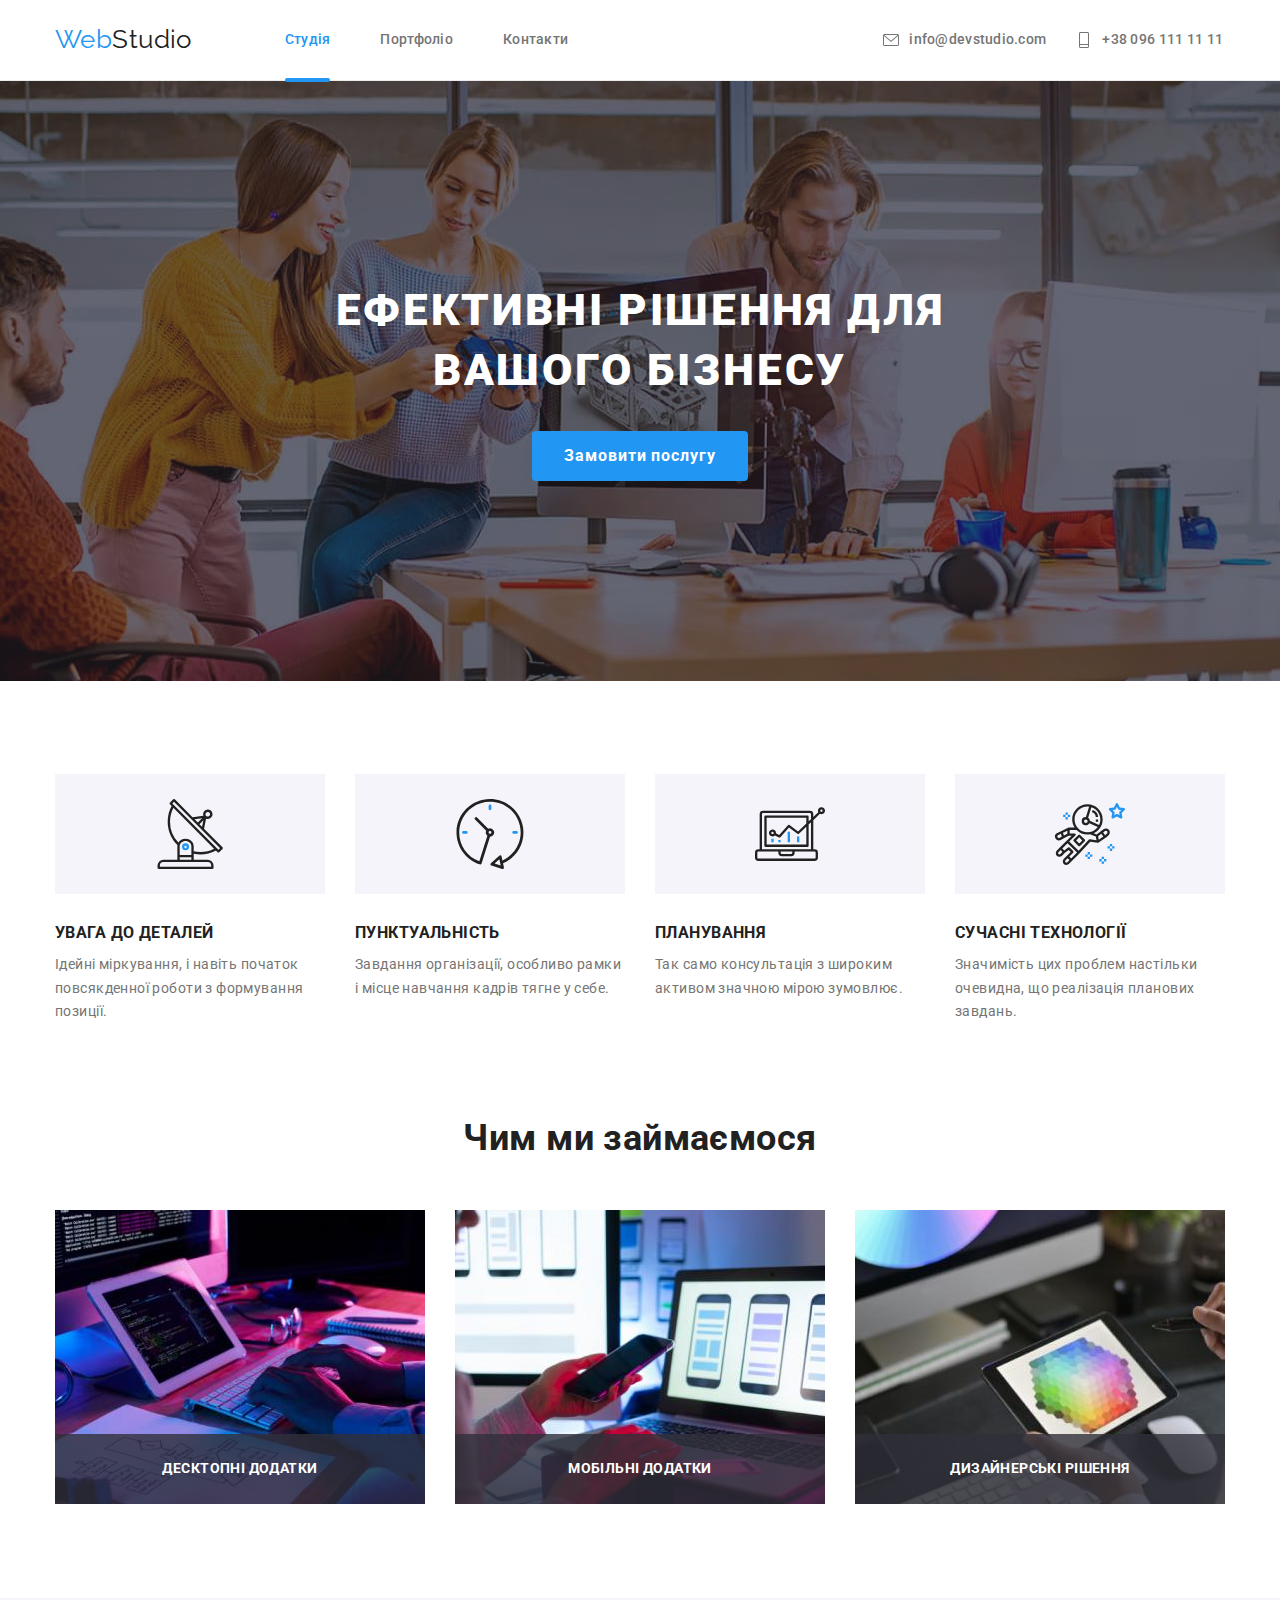
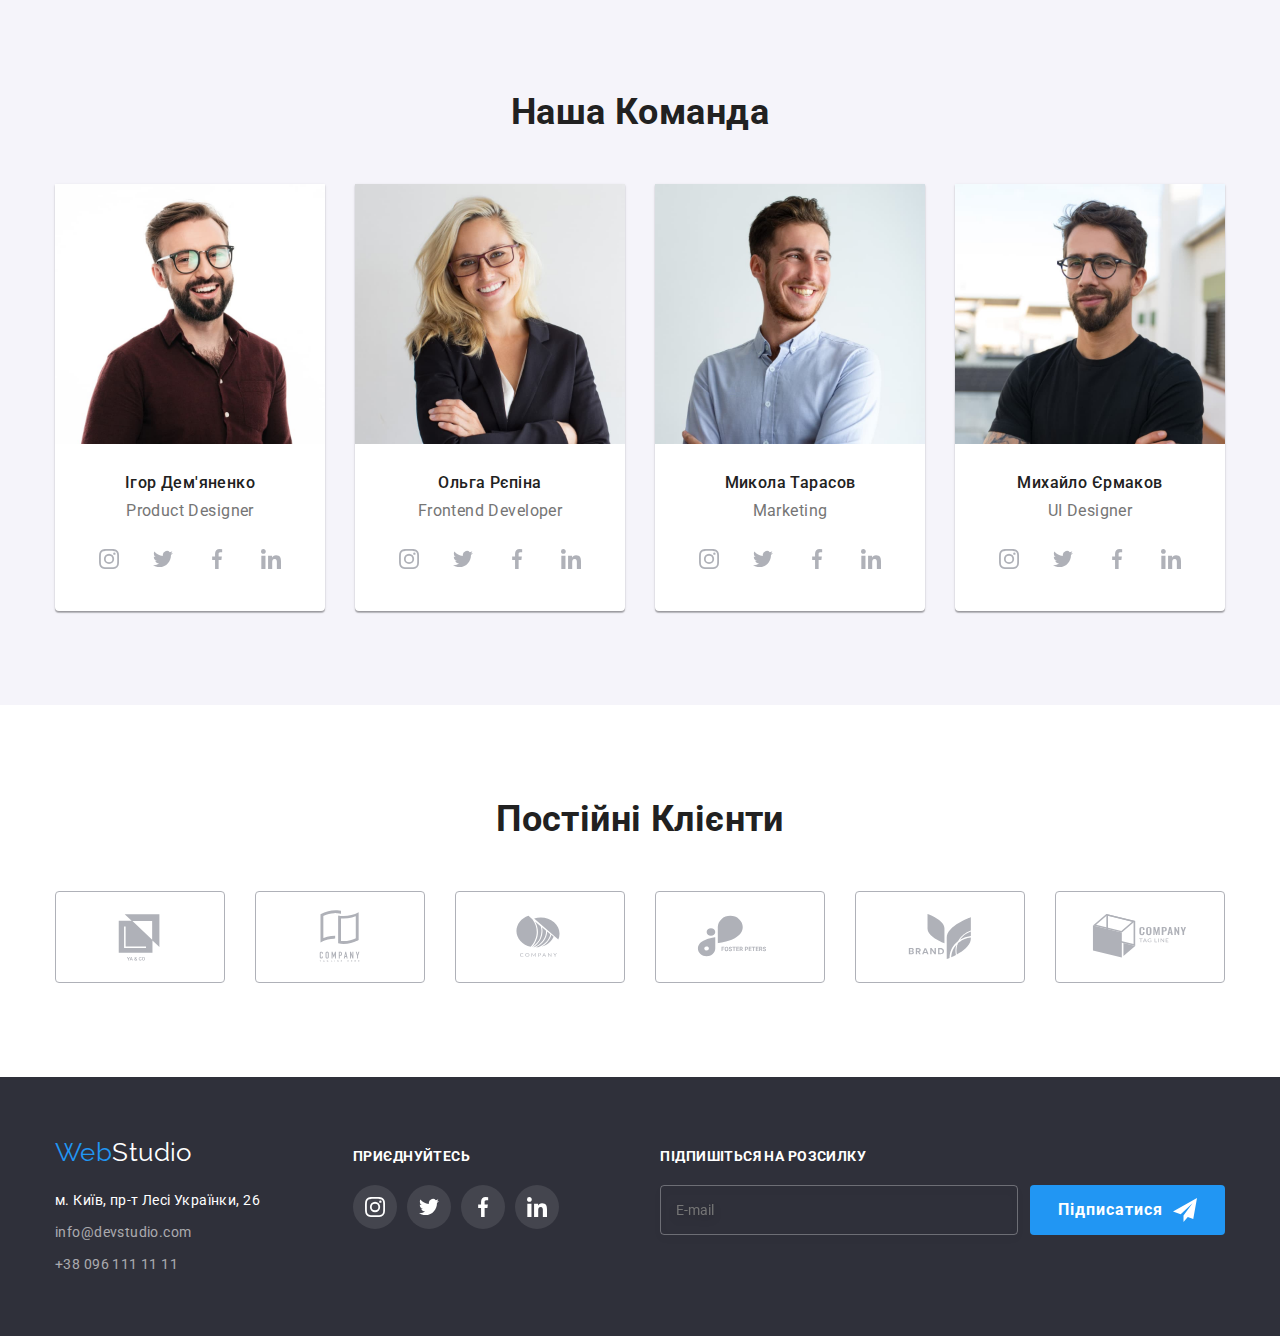
==== commit 19ff3d4a: "1stry" ====
--- a/index.html
+++ b/index.html
@@ -35,7 +35,47 @@
                             <use href="./images/symbol-defs.svg#icon-phone"></use>
                         </svg>+38 096 111 11 11</a></li>
             </ul>
-            
+            <button type="button" class="menu-open">
+                <svg class="menu-open__icon" width="40" height="40">
+                    <use href="./images/symbol-defs.svg#icon-menu1" ></use>
+                </svg>
+            </button>
+            <div class="mob-menu is-hidden">
+                <div class="container">
+                              <div class="mob-menu-top">
+                <button type="button" class="menu-close">
+                <svg class="menu-open__icon" width="40" height="40">
+                    <use href="./images/symbol-defs.svg#icon-close" ></use>
+                </svg>
+            </button> 
+            <nav>
+            <ul class="mob-menu__list">
+                <li class="mob-menu__item"><a href="./index.html" class="mob-menu__link link current">Студія</a></li>
+                <li class="mob-menu__item"><a href="./portfolio.html" class="mob-menu__link link">Портфоліо</a></li>
+                <li class="mob-menu__item"><a href="" class="mob-menu__link link">Контакти</a></li>
+            </ul>  
+            </nav>
+            </div>
+            <div class="mob-menu__bottom">
+                <ul class="mob-menu__contacts">
+                    <li class="mob-menu__item">
+                        <a class="mob-menu__tel link" href="tel:+380961111111">+38 096 111 11 11</a></li>
+                    <li class="mob-menu__item">
+                        <a class="mob-menu__mail link" href="mailto:info@devstudio.com" >info@devstudio.com</a></li>
+                </ul>
+                <ul class="mob-social">
+                    <li class="mob-social__item">
+                        <a href="" class="mob-social__link">instagram</a></li>
+                    <li class="mob-social__item">
+                        <a href="" class="mob-social__link">twitter</a></li>
+                    <li class="mob-social__item">
+                        <a href="" class="mob-social__link">facebook</a></li>
+                    <li class="mob-social__item">
+                        <a href="" class="mob-social__link">linkedin</a></li>
+                </ul>
+            </div>
+            </div>
+            </div>
         </div>
     </header>
     <!--Унікальний контент-->
@@ -99,19 +139,46 @@
                     <li> 
                         <div class="images-list__wrap">
                             <p class="images-list__text">десктопні додатки</p> 
-                            <img src="./images/1.jpg" alt="комп'ютер" width="370"/> 
+                            <picture>
+                                <source
+                                srcset="
+                                    ./images/1.jpg 1x,
+                                    ./images/1-2x.jpg 2x
+                                "
+                                media="(min-width: 1200px)"
+                                />                                     
+                                <img src="./images/1.jpg" alt="комп'ютер" width="370"/>
+                            </picture> 
                         </div>
                     </li>
                     <li> 
                         <div class="images-list__wrap">
                             <p class="images-list__text">мобільні додатки</p> 
-                            <img src="./images/2.jpg" alt="телефон" width="370"/>
+                            <picture>
+                                <source
+                                srcset="
+                                    ./images/2.jpg 1x,
+                                    ./images/2-2x.jpg 2x
+                                "
+                                media="(min-width: 1200px)"
+                                />                                
+                                <img src="./images/2.jpg" alt="телефон" width="370"/>
+                            </picture>
                         </div>
                     </li>
                     <li> 
                         <div class="images-list__wrap">
                             <p class="images-list__text">Дизайнерські рішення</p> 
-                            <img src="./images/3.jpg" alt="планшет" width="370"/>
+                            <picture>
+                                <source
+                                srcset="
+                                    ./images/3.jpg 1x,
+                                    ./images/3-2x.jpg 2x
+                                "
+                                media="(min-width: 1200px)"
+                                />                                     
+                                <img src="./images/3.jpg" alt="планшет" width="370"/>
+                            </picture>
                         </div>
                     </li>
                 </ul>
@@ -123,7 +190,30 @@
             <h2 class="section__title">Наша Команда</h2>
             <ul class="team">
                 <li class="team__item"> 
-                    <img src="./images/e1.jpg" alt="Ігор" width="270"/>
+                    <picture>
+                        <source
+                            srcset="
+                                ./images/team-1-desk.jpg 1x,
+                                ./images/team-1-desk-2x.jpg 2x
+                            "
+                            media="(min-width: 1200px)"
+                            />
+                        <source
+                            srcset="
+                                ./images/team-1-tab.jpg 1x,
+                                ./images/team-1-tab-2x.jpg 2x
+                            "
+                            media="(min-width: 768px)"
+                            />
+                        <source
+                            srcset="
+                                ./images/team-1-mob.jpg 1x,
+                                ./images/team-1-mob-2x.jpg 2x
+                            "
+                            media="(min-width: 480px)"
+                        />
+                        <img src="./images/team-1-desk.jpg" alt="Ігор" width="270"/>
+                    </picture>
                     <div class="team__overview">
                         <h3 class="team__title">Ігор Дем'яненко</h3>
                         <p class="team__text">Product Designer</p>
@@ -156,7 +246,30 @@
                     </div>
                 </li>
                 <li class="team__item">
-                    <img src="./images/e2.jpg" alt="Ольга" width="270"/> 
+                    <picture>
+                         <source
+                            srcset="
+                                ./images/team-2-desk.jpg 1x,
+                                ./images/team-2-desk-2x.jpg 2x
+                            "
+                            media="(min-width: 1200px)"
+                            />
+                        <source
+                            srcset="
+                                ./images/team-2-tab.jpg 1x,
+                                ./images/team-2-tab-2x.jpg 2x
+                            "
+                            media="(min-width: 768px)"
+                            />
+                        <source
+                            srcset="
+                                ./images/team-2-mob.jpg 1x,
+                                ./images/team-2-mob-2x.jpg 2x
+                            "
+                            media="(min-width: 480px)"
+                        />
+                    <img src="./images/team-2-desk.jpg" alt="Ольга" width="270"/>                         
+                    </picture>
                     <div class="team__overview">
                         <h3 class="team__title">Ольга Рєпіна</h3>
                         <p class="team__text">Frontend Developer</p>
@@ -189,7 +302,30 @@
                     </div>
                 </li>
                 <li class="team__item">
-                    <img src="./images/e3.jpg" alt="Микола" width="270"/>
+                    <picture>
+                        <source
+                            srcset="
+                                ./images/team-3-desk.jpg 1x,
+                                ./images/team-3-desk-2x.jpg 2x
+                            "
+                            media="(min-width: 1200px)"
+                            />
+                        <source
+                            srcset="
+                                ./images/team-3-tab.jpg 1x,
+                                ./images/team-3-tab-2x.jpg 2x
+                            "
+                            media="(min-width: 768px)"
+                            />
+                        <source
+                            srcset="
+                                ./images/team-3-mob.jpg 1x,
+                                ./images/team-3-mob-2x.jpg 2x
+                            "
+                            media="(min-width: 480px)"
+                        />
+                        <img src="./images/team-3-desk.jpg" alt="Микола" width="270"/>
+                    </picture>
                     <div class="team__overview">
                         <h3 class="team__title">Микола Тарасов</h3>
                         <p class="team__text">Marketing</p>
@@ -222,7 +358,30 @@
                     </div>
                 </li>
                 <li class="team__item">
-                    <img src="./images/e4.jpg" alt="Михайло" width="270"/>
+                    <picture>
+                        <source
+                            srcset="
+                                ./images/team-4-desk.jpg 1x,
+                                ./images/team-4-desk-2x.jpg 2x
+                            "
+                            media="(min-width: 1200px)"
+                            />
+                        <source
+                            srcset="
+                                ./images/team-4-tab.jpg 1x,
+                                ./images/team-4-tab-2x.jpg 2x
+                            "
+                            media="(min-width: 768px)"
+                            />
+                        <source
+                            srcset="
+                                ./images/team-4-mob.jpg 1x,
+                                ./images/team-4-mob-2x.jpg 2x
+                            "
+                            media="(min-width: 480px)"
+                        />
+                        <img src="./images/team-4-desk.jpg" alt="Михайло" width="270"/>                    
+                    </picture>
                     <div class="team__overview">
                         <h3 class="team__title">Михайло Єрмаков</h3>
                         <p class="team__text">UI Designer</p>
@@ -318,6 +477,7 @@
                 <li class="contacts__item"><a class="contacts__link link" href="mailto:info@devstudio.com">info@devstudio.com</a></li>
                 <li class="contacts__item"><a class="contacts__link link" href="tel:+380961111111">+38 096 111 11 11</a></li>
             </ul>
+
             </address>
             </div>
              <div class="foot__wrap">
@@ -422,5 +582,6 @@
         </div>
     </div>
       <script src="./js/modal.js"></script>
+         <script src="./js/menu.js"></script>
 </body>
 </html>--- a/css/main.min.css
+++ b/css/main.min.css
@@ -1 +1 @@
-:root{--main-color: #757575;--text-color: #212121;--link-color: #2196f3;--background-color: #fff;--alt-color: #f5f4fa;--H-weight: 700}*{box-sizing:border-box}body{font-family:roboto,sans-serif;color:var(--main-color);background-color:var(--background-color);letter-spacing:.03em;font-size:14px;line-height:1.71}h1,h2,h3,p,ul{margin-top:0;margin-bottom:0}img{display:block}ul{list-style:none;padding:0;margin:0}img{display:block;height:auto;width:100%}.logo{font-family:raleway,sans-serif;color:var(--text-color);text-decoration:none;font-size:24px;line-height:1.16}@media screen and (min-width: 1200px){.logo{font-size:26px;line-height:1.2}}.logo-color{color:var(--link-color)}.logo--white{color:var(--background-color)}.button{border-radius:4px;border:none;color:var(--background-color);background-color:var(--link-color);cursor:pointer;font-weight:var(--H-weight);font-size:16px;line-height:1.88;align-items:center;letter-spacing:.06em;padding:10px 32px;transition:color 250ms cubic-bezier(0.4, 0, 0.2, 1),background-color 250ms cubic-bezier(0.4, 0, 0.2, 1),box-shadow 250ms cubic-bezier(0.4, 0, 0.2, 1)}.button:hover,.button:focus{color:var(--text-color);background-color:var(--alt-color);box-shadow:0px 4px 4px rgba(0,0,0,.15)}.link{color:var(--main-color);font-weight:500;letter-spacing:.02em;text-decoration:none;transition:color 250ms cubic-bezier(0.4, 0, 0.2, 1)}.link:hover,.link:focus{color:var(--link-color);fill:var(--link-color)}.container{padding-left:15px;padding-right:15px;margin-left:auto;margin-right:auto;width:100%}@media screen and (min-width: 480px){.container{width:480px}}@media screen and (min-width: 768px){.container{width:768px}}@media screen and (min-width: 1200px){.container{width:1200px}}.social{display:flex;gap:10px;flex-wrap:wrap;justify-content:center}.social__item{width:44px;height:44px}.social__item .social__link:hover .social__icon,.social__item .social__link:focus .social__icon{fill:var(--background-color)}.social__link{width:100%;height:100%;border-radius:50%;background:rgba(255,255,255,.1);display:flex;align-items:center;justify-content:center;transition:background-color 250ms cubic-bezier(0.4, 0, 0.2, 1)}.social__link:hover,.social__link:focus{background-color:var(--link-color)}.social__icon--grey{fill:#afb1b8;transition:fill 250ms cubic-bezier(0.4, 0, 0.2, 1)}.header{border-bottom:1px solid #ececec;width:100%}.header__container{padding:16px 23px 16px 15px}@media screen and (min-width: 768px){.header__container{padding:21px 15px;display:flex;justify-content:space-between}}@media screen and (min-width: 1200px){.header__container{padding:24px 15px 25px 15px;display:flex;justify-content:flex-start}}.header__container,.header__nav{align-items:center}.site-nav{display:flex;display:none}@media screen and (min-width: 768px){.site-nav{display:flex}}@media screen and (min-width: 1200px){.site-nav{margin-left:93px;margin-right:315px}}.site-nav__item:not(:last-child){margin-right:50px}.site-nav__link{line-height:1.14}.current{color:var(--link-color);fill:var(--link-color);position:relative}.current::after{content:"";position:absolute;border-bottom:4px solid var(--link-color);border-radius:2px;width:100%;bottom:-31px;left:0}@media screen and (min-width: 1200px){.current::after{bottom:-35px}}.auth-nav{gap:10px;display:none}@media screen and (min-width: 768px){.auth-nav{display:flex;flex-direction:column}}@media screen and (min-width: 1200px){.auth-nav{display:flex;flex-direction:row;gap:30px}}.auth-nav__link{transition:fill 250ms cubic-bezier(0.4, 0, 0.2, 1);display:flex;align-items:center;white-space:nowrap;font-size:12px;line-height:1.16px}@media screen and (min-width: 1200px){.auth-nav__link{font-size:14px;line-height:1.14;display:flex}}.auth-nav__item{display:flex}.auth-nav__icon{margin-right:8px;fill:var(--main-color);width:100%;height:100%;transition:fill 250ms cubic-bezier(0.4, 0, 0.2, 1)}@media screen and (min-width: 1200px){.auth-nav__icon{margin-right:10px;width:100%;height:100%}}.auth-nav__link:hover .auth-nav__icon,.auth-nav__item .auth-nav__link:focus .auth-nav__icon{color:var(--link-color);fill:var(--link-color)}.hero{max-width:480px;margin-left:auto;margin-right:auto;background-image:linear-gradient(rgba(47, 48, 58, 0.4), rgba(47, 48, 58, 0.4)),url(../images/hero-bg.jpg);background-position:center;background-repeat:no-repeat;text-align:center;padding-top:118px;padding-bottom:118px}@media screen and (min-width: 768px){.hero{max-width:768px}}@media screen and (min-width: 1200px){.hero{padding-top:200px;padding-bottom:200px;max-width:1600px}}.hero__title{color:var(--background-color);font-weight:900;font-size:26px;line-height:1.62;letter-spacing:.06em;text-transform:uppercase;margin-bottom:30px}@media screen and (min-width: 1200px){.hero__title{font-size:44px;line-height:1.36}}.section{padding-top:60px;padding-bottom:60px}.section--padding{display:none}.section__title{color:var(--text-color);font-weight:var(--H-weight);font-size:36px;line-height:1.16;text-align:center;margin-bottom:50px}@media screen and (min-width: 1200px){.section{padding-top:94px;padding-bottom:94px}.section--padding{padding-top:0px;display:block}}.feature{display:flex;flex-wrap:wrap;gap:30px}.feature__item{width:100%}@media screen and (min-width: 768px){.feature__item{width:calc((100% - 30px)/2)}}@media screen and (min-width: 1200px){.feature__item{width:calc((100% - 90px)/4)}}.feature__wrap{width:100%;height:120px;margin-bottom:30px;background-color:var(--alt-color);display:flex;align-items:center;justify-content:center}.feature__title{color:var(--text-color);font-weight:var(--H-weight);text-transform:uppercase;line-height:1.14;margin-bottom:10px}.images-list{display:flex;gap:30px}.images-list__wrap{position:relative;justify-content:center;z-index:-1}.images-list__text{position:absolute;bottom:0;width:100%;padding:27px 0;background-color:rgba(47,48,58,.8);font-weight:var(--H-weight);line-height:1.14;text-align:center;text-transform:uppercase;color:var(--background-color)}.team-list{background-color:var(--alt-color);display:flex}.team{display:flex;flex-wrap:wrap;gap:30px;text-align:center}.team__item{background:var(--background-color);box-shadow:0px 1px 3px rgba(0,0,0,.12),0px 1px 1px rgba(0,0,0,.14),0px 2px 1px rgba(0,0,0,.2);border-radius:0px 0px 4px 4px;width:100%}@media screen and (min-width: 768px){.team__item{width:calc((100% - 30px)/2)}}@media screen and (min-width: 1200px){.team__item{width:calc((100% - 90px)/4)}}.team__title{color:var(--text-color);font-weight:500;font-size:16px;line-height:1.16;margin-bottom:10px}.team__text{font-size:16px;line-height:1.16;margin-bottom:16px}.team__overview{padding-top:30px;padding-bottom:30px}.clients{display:flex;flex-wrap:wrap;gap:30px}.clients__item{width:calc((100% - 30px)/2);height:92px}@media screen and (min-width: 768px){.clients__item{width:calc((100% - 60px)/3)}}@media screen and (min-width: 1200px){.clients__item{width:calc((100% - 150px)/6)}}.clients__icon{fill:#afb1b8;transition:fill 250ms cubic-bezier(0.4, 0, 0.2, 1)}.clients__link{width:100%;height:100%;border-radius:4px;border:1px solid #afb1b8;display:flex;align-items:center;justify-content:center;transition:fill 250ms cubic-bezier(0.4, 0, 0.2, 1),border 250ms cubic-bezier(0.4, 0, 0.2, 1)}.clients__link:hover,.clients__link:focus{border:1px solid var(--link-color)}.clients__link:hover .clients__icon,.clients__link:focus .clients__icon{fill:var(--link-color)}.foot{background-color:#2f303a;padding-top:60px;padding-bottom:60px;width:100%}.foot__container{align-items:baseline;gap:93px;text-align:center}@media screen and (min-width: 1200px){.foot__container{display:flex;text-align:left;justify-content:space-between}}.foot .foot__contacts{margin-bottom:60px}@media screen and (min-width: 1200px){.foot .foot__contacts{margin-bottom:0px}}.foot__wrap{margin-bottom:60px}@media screen and (min-width: 1200px){.foot__wrap{margin-bottom:0px}}.foot__address{margin-top:20px}.contacts__item{margin-bottom:8px}.contacts__item:last-child{margin-bottom:0}.contacts__link{color:rgba(255,255,255,.6);font-style:normal;font-size:14px;line-height:1.71;letter-spacing:.03em;font-weight:400}.contacts__address{color:var(--background-color);font-style:normal;text-decoration:none;transition:color 250ms cubic-bezier(0.4, 0, 0.2, 1);font-size:14px;line-height:1.71;letter-spacing:.03em;font-weight:400}.contacts__address:hover,.contacts__address:focus{color:var(--link-color)}.subscribe__input{width:100%;height:50px;margin-bottom:20px;border:1px solid rgba(255,255,255,.3);filter:drop-shadow(0px 4px 4px rgba(0, 0, 0, 0.15));border-radius:4px;padding:15px;background-color:rgba(0,0,0,0);color:var(--alt-color)}@media screen and (min-width: 768px){.subscribe__input{width:450px}}@media screen and (min-width: 1200px){.subscribe__input{width:358px;margin:0px}}.subscribe__icon{margin-left:10px;height:100%;width:100%;fill:var(--background-color);transition:fill 250ms cubic-bezier(0.4, 0, 0.2, 1)}.subscribe__row{align-items:center;gap:12px}@media screen and (min-width: 1200px){.subscribe__row{display:flex;flex-wrap:wrap}}.subscribe__row .subscribe__button:hover .subscribe__icon,.subscribe__row .subscribe__button:hover .subscribe__icon{fill:var(--text-color)}.subscribe__button{display:flex;padding:10px 28px;margin-left:auto;margin-right:auto}.subscribe__button:hover,.subscribe__button:focus{color:var(--text-color);background-color:var(--alt-color);box-shadow:0px 4px 4px rgba(0,0,0,.15)}.foot__title,.subscribe__title{font-weight:var(--H-weight);line-height:1.14;text-transform:uppercase;font-style:normal;color:var(--background-color);margin-bottom:20px}.help{display:flex;flex-direction:column}@media screen and (min-width: 768px){.help{flex-direction:row;justify-content:space-around}}@media screen and (min-width: 1200px){.help{flex-direction:row;justify-content:flex-start;align-items:baseline;gap:93px}}.backdrop{position:fixed;top:0;width:100%;height:100%;background:rgba(0,0,0,.2);transition:opacity 250ms linear,visibility 250ms}.backdrop.is-hidden .modal{transform:translate(-50%, -50%) scale(0) rotate(180deg);border-radius:50%}.is-hidden{opacity:0;visibility:hidden;pointer-events:none}.modal{position:absolute;width:100%;background-color:var(--background-color);top:50%;left:50%;transform:translate(-50%, -50%) scale(1) rotate(0);transition:transform 250ms linear,border-radius 250ms linear;box-shadow:0px 1px 3px rgba(0,0,0,.12),0px 1px 1px rgba(0,0,0,.14),0px 2px 1px rgba(0,0,0,.2);border-radius:4px;padding:40px}@media screen and (min-width: 480px){.modal{width:450px}}@media screen and (min-width: 768px){.modal{width:450px}}@media screen and (min-width: 1200px){.modal{width:528px}}.modal .close:hover .close__icon,.modal .close:focus .close__icon{fill:var(--link-color)}.modal__wrap{position:relative}.modal__icon{position:absolute;top:50%;left:12px;transform:translateY(-50%);cursor:pointer}.modal__field{margin-bottom:10px}.modal__title{font-weight:var(--H-weight);font-size:20px;line-height:1.15;text-align:center;color:var(--text-color);margin-bottom:12px}.modal__button{padding:10px 52px;display:flex;margin-left:auto;margin-right:auto}.modal__input{width:100%;height:40px;border:1px solid rgba(33,33,33,.2);background:var(--background-color);border-radius:4px;padding:12px 42px;cursor:pointer}.modal__input:focus{outline-color:var(--link-color)}.modal__input:focus+.modal__icon{fill:var(--link-color)}.modal__text{width:100%;height:120px;border:1px solid rgba(33,33,33,.2);border-radius:4px;background-color:rgba(0,0,0,0);font-size:12px;line-height:1.16;letter-spacing:.01em;resize:none;padding:10px}.modal__text::placeholder{color:rgba(117,117,117,.5)}.check{margin-top:-10px;margin-bottom:30px;display:flex;align-items:center;justify-content:center;font-size:12px;line-height:14px}@media screen and (min-width: 1200px){.check{font-size:14px;line-height:1.71}}.check__item{display:flex;align-items:center;justify-content:center;border:2px solid var(--text-color);width:16px;height:15px;border-radius:2px;margin-right:5px;fill:rgba(0,0,0,0)}.checkbox:checked+.check>.check__item{background-color:var(--link-color);border-color:rgba(0,0,0,0);fill:var(--background-color)}.checkbox:focus+.check>.check__item{border-color:var(--link-color)}.check__terms{color:var(--link-color);text-decoration:none;position:relative}.check__terms::after{content:"";position:absolute;border-bottom:1px solid var(--link-color);border-radius:2px;width:100%;bottom:2px;left:0}@media screen and (min-width: 1200px){.check__terms::after{bottom:6px}}.close{position:absolute;top:8px;right:8px;border:1px solid rgba(0,0,0,.1);border-radius:50%;width:30px;height:30px;padding:5px;background-color:var(--background-color);cursor:pointer;transition:background-color 250ms cubic-bezier(0.4, 0, 0.2, 1)}.close__icon{transition:fill 250ms cubic-bezier(0.4, 0, 0.2, 1)}.filter{display:flex;flex-wrap:wrap;justify-content:center;margin-bottom:34px;gap:16px 8px}.filter__button{width:100%;color:var(--text-color);background-color:var(--alt-color);font-weight:500;line-height:1.62;display:flex;padding:6px 22px}.filter__button:hover,.filter__button:focus{color:var(--background-color);background-color:var(--link-color);box-shadow:0px 3px 1px rgba(0,0,0,.1),0px 1px 2px rgba(0,0,0,.08),0px 2px 2px rgba(0,0,0,.12)}.portfolio{display:flex;flex-wrap:wrap;gap:30px}.portfolio__project{border:1px solid var(--alt-color);padding:20px 24px}.portfolio__title{color:var(--text-color);font-weight:var(--H-weight);font-size:18px;line-height:2;letter-spacing:.06em;margin-bottom:4px}.portfolio__text{font-size:16px;line-height:2;color:var(--main-color)}.portfolio__wrap{position:relative;overflow:hidden}.portfolio__description{height:100%;position:absolute;font-size:18px;line-height:1.56;letter-spacing:.03em;bottom:0;color:var(--background-color);background-color:rgba(33,150,243,.9);padding:77px 77px;transform:translateY(100%);transition:transform 250ms cubic-bezier(0.4, 0, 0.2, 1)}@media screen and (min-width: 768px){.portfolio__description{padding:49px 24px 77px 24px}}@media screen and (min-width: 1200px){.portfolio__description{padding:63px 24px}}.portfolio__item{width:100%;position:relative}@media screen and (min-width: 768px){.portfolio__item{width:calc((100% - 30px)/2)}}@media screen and (min-width: 1200px){.portfolio__item{width:calc((100% - 60px)/3)}}.portfolio__item .portfolio__link:hover .portfolio__description,.portfolio__item .portfolio__link:focus .portfolio__description{transform:translateY(0%)}.portfolio__link{transition:box-shadow 250ms cubic-bezier(0.4, 0, 0.2, 1)}.portfolio__link:hover,.portfolio__link:focus{box-shadow:0px 1px 1px rgba(0,0,0,.12),0px 4px 4px rgba(0,0,0,.06),1px 4px 6px rgba(0,0,0,.16);display:block}.visually-hidden{width:1px;height:1px;margin:-1px;border:0;padding:0;white-space:nowrap;clip-path:inset(100%);clip:rect(0 0 0 0);overflow:hidden}/*# sourceMappingURL=main.min.css.map */+:root{--main-color: #757575;--text-color: #212121;--link-color: #2196f3;--background-color: #fff;--alt-color: #f5f4fa;--H-weight: 700}*{box-sizing:border-box}body{font-family:roboto,sans-serif;color:var(--main-color);background-color:var(--background-color);letter-spacing:.03em;font-size:14px;line-height:1.71}h1,h2,h3,p,ul{margin-top:0;margin-bottom:0}img{display:block}ul{list-style:none;padding:0;margin:0}img{display:block;height:auto;width:100%}.no-scroll{overflow:hidden}.logo{font-family:raleway,sans-serif;color:var(--text-color);text-decoration:none;font-size:24px;line-height:1.16}@media screen and (min-width: 1200px){.logo{font-size:26px;line-height:1.2}}.logo-color{color:var(--link-color)}.logo--white{color:var(--background-color)}.button{border-radius:4px;border:none;color:var(--background-color);background-color:var(--link-color);cursor:pointer;font-weight:var(--H-weight);font-size:16px;line-height:1.88;align-items:center;letter-spacing:.06em;padding:10px 32px;transition:color 250ms cubic-bezier(0.4, 0, 0.2, 1),background-color 250ms cubic-bezier(0.4, 0, 0.2, 1),box-shadow 250ms cubic-bezier(0.4, 0, 0.2, 1)}.button:hover,.button:focus{color:var(--text-color);background-color:var(--alt-color);box-shadow:0px 4px 4px rgba(0,0,0,.15)}.link{color:var(--main-color);font-weight:500;letter-spacing:.02em;text-decoration:none;transition:color 250ms cubic-bezier(0.4, 0, 0.2, 1)}.link:hover,.link:focus{color:var(--link-color);fill:var(--link-color)}.container{padding-left:15px;padding-right:15px;margin-left:auto;margin-right:auto;width:100%}@media screen and (min-width: 480px){.container{width:480px}}@media screen and (min-width: 768px){.container{width:768px}}@media screen and (min-width: 1200px){.container{width:1200px}}.social{display:flex;gap:10px;flex-wrap:wrap;justify-content:center}.social__item{width:44px;height:44px}.social__item .social__link:hover .social__icon,.social__item .social__link:focus .social__icon{fill:var(--background-color)}.social__link{width:100%;height:100%;border-radius:50%;background:rgba(255,255,255,.1);display:flex;align-items:center;justify-content:center;transition:background-color 250ms cubic-bezier(0.4, 0, 0.2, 1)}.social__link:hover,.social__link:focus{background-color:var(--link-color)}.social__icon--grey{fill:#afb1b8;transition:fill 250ms cubic-bezier(0.4, 0, 0.2, 1)}.header{border-bottom:1px solid #ececec;width:100%}.header__container{padding:16px 23px 16px 15px;display:flex}@media screen and (min-width: 768px){.header__container{padding:21px 15px;display:flex;justify-content:space-between}}@media screen and (min-width: 1200px){.header__container{padding:24px 15px 25px 15px;display:flex;justify-content:flex-start}}.header__container,.header__nav{align-items:center}.site-nav{display:flex;display:none}@media screen and (min-width: 768px){.site-nav{display:flex}}@media screen and (min-width: 1200px){.site-nav{margin-left:93px;margin-right:315px}}.site-nav__item:not(:last-child){margin-right:50px}.site-nav__link{line-height:1.14}.auth-nav{gap:10px;display:none}@media screen and (min-width: 768px){.auth-nav{display:flex;flex-direction:column}}@media screen and (min-width: 1200px){.auth-nav{display:flex;flex-direction:row;gap:30px}}.auth-nav__link{transition:fill 250ms cubic-bezier(0.4, 0, 0.2, 1);display:flex;align-items:center;white-space:nowrap;font-size:12px;line-height:1.16px}@media screen and (min-width: 1200px){.auth-nav__link{font-size:14px;line-height:1.14;display:flex}}.auth-nav__item{display:flex}.auth-nav__icon{margin-right:8px;fill:var(--main-color);width:100%;height:100%;transition:fill 250ms cubic-bezier(0.4, 0, 0.2, 1)}@media screen and (min-width: 1200px){.auth-nav__icon{margin-right:10px;width:100%;height:100%}}.auth-nav__link:hover .auth-nav__icon,.auth-nav__item .auth-nav__link:focus .auth-nav__icon{color:var(--link-color);fill:var(--link-color)}.menu-close{margin-left:auto;border:none;padding:0;outline:none;height:40px;background-color:var(--background-color)}.menu-open{margin-left:auto;border:none;padding:0;outline:none;background-color:var(--background-color);height:40px}@media screen and (min-width: 768px){.menu-open{display:none}}.menu-open__icon{fill:var(--text-color);transition:fill 250ms cubic-bezier(0.4, 0, 0.2, 1)}.header__container .menu-open:hover .menu-open__icon,.header__container .menu-open:focus .menu-open__icon{fill:var(--link-color)}.menu-close{margin-left:auto;display:block;margin-bottom:9px}.mob-menu .menu-close:hover .menu-open__icon,.mob-menu .menu-close:focus .menu-open__icon{fill:var(--link-color)}.mob-menu{display:flex;position:fixed;background-color:#fff;left:0;top:0;width:100vw;height:100vh;z-index:5;padding-bottom:48px;padding-left:48px;padding-right:25px;padding-top:21px}.mob-menu>.container{display:flex;flex-direction:column;justify-content:space-between;overflow:auto;width:480px}.mob-menu__link{font-weight:500;font-size:40px;line-height:1.17;text-align:center;letter-spacing:.02em;color:var(--text-color)}.mob-menu__item{margin-bottom:32px}.mob-menu__tel{font-weight:500;font-size:34px;line-height:1.17;letter-spacing:.02em;color:var(--link-color)}.mob-menu__mail{font-weight:500;font-size:24px;line-height:1.16;letter-spacing:.02em;color:var(--main-color)}.mob-social{margin-top:64px;display:flex;flex-wrap:wrap}.mob-social__link{font-weight:500;font-size:18px;line-height:1.22;text-decoration:none;letter-spacing:.02em;color:#2196f3}.mob-social__item:not(:last-child)::after{content:"";margin:10px;border-right:1px solid rgba(33,33,33,.2);transform:rotate(90deg)}.current{color:var(--link-color);fill:var(--link-color);position:relative}@media screen and (min-width: 768px){.current::after{content:"";position:absolute;border-bottom:4px solid var(--link-color);border-radius:2px;width:100%;bottom:-31px;left:0}}@media screen and (min-width: 768px)and (min-width: 1200px){.current::after{bottom:-35px}}.hero{max-width:480px;margin-left:auto;margin-right:auto;background-image:linear-gradient(rgba(47, 48, 58, 0.4), rgba(47, 48, 58, 0.4)),url(../images/hero-bg-mob.jpg);background-position:center;background-repeat:no-repeat;text-align:center;padding-top:118px;padding-bottom:118px}@media(min-device-pixel-ratio: 2),(-webkit-min-device-pixel-ratio: 2),(min-resolution: 192dpi),(min-resolution: 2dppx){.hero{background-image:linear-gradient(rgba(47, 48, 58, 0.4), rgba(47, 48, 58, 0.4)),url(../images/hero-bg-mob-2x.jpg)}}@media screen and (min-width: 768px){.hero{max-width:768px;background-image:linear-gradient(rgba(47, 48, 58, 0.4), rgba(47, 48, 58, 0.4)),url(../images/hero-bg-tab.jpg)}}@media screen and (min-width: 768px)and (min-device-pixel-ratio: 2),screen and (min-width: 768px)and (-webkit-min-device-pixel-ratio: 2),screen and (min-width: 768px)and (min-resolution: 192dpi),screen and (min-width: 768px)and (min-resolution: 2dppx){.hero{background-image:linear-gradient(rgba(47, 48, 58, 0.4), rgba(47, 48, 58, 0.4)),url(../images/hero-bg-tab-2x.jpg)}}@media screen and (min-width: 1200px){.hero{padding-top:200px;padding-bottom:200px;max-width:1600px;background-image:linear-gradient(rgba(47, 48, 58, 0.4), rgba(47, 48, 58, 0.4)),url(../images/hero-bg-desk.jpg)}}@media screen and (min-width: 1200px)and (min-device-pixel-ratio: 2),screen and (min-width: 1200px)and (-webkit-min-device-pixel-ratio: 2),screen and (min-width: 1200px)and (min-resolution: 192dpi),screen and (min-width: 1200px)and (min-resolution: 2dppx){.hero{background-image:linear-gradient(rgba(47, 48, 58, 0.4), rgba(47, 48, 58, 0.4)),url(../images/hero-bg-desk-2x.jpg)}}.hero__title{color:var(--background-color);font-weight:900;font-size:26px;line-height:1.62;letter-spacing:.06em;text-transform:uppercase;margin-bottom:30px}@media screen and (min-width: 1200px){.hero__title{font-size:44px;line-height:1.36}}.section{padding-top:60px;padding-bottom:60px}.section--padding{display:none}.section__title{color:var(--text-color);font-weight:var(--H-weight);font-size:36px;line-height:1.16;text-align:center;margin-bottom:50px}@media screen and (min-width: 1200px){.section{padding-top:94px;padding-bottom:94px}.section--padding{padding-top:0px;display:block}}.feature{display:flex;flex-wrap:wrap;gap:30px}.feature__item{width:100%}@media screen and (min-width: 768px){.feature__item{width:calc((100% - 30px)/2)}}@media screen and (min-width: 1200px){.feature__item{width:calc((100% - 90px)/4)}}.feature__wrap{width:100%;height:120px;margin-bottom:30px;background-color:var(--alt-color);display:flex;align-items:center;justify-content:center}.feature__title{color:var(--text-color);font-weight:var(--H-weight);text-transform:uppercase;line-height:1.14;margin-bottom:10px}.images-list{display:flex;gap:30px}.images-list__wrap{position:relative;justify-content:center;z-index:-1}.images-list__text{position:absolute;bottom:0;width:100%;padding:27px 0;background-color:rgba(47,48,58,.8);font-weight:var(--H-weight);line-height:1.14;text-align:center;text-transform:uppercase;color:var(--background-color)}.team-list{background-color:var(--alt-color);display:flex}.team{display:flex;flex-wrap:wrap;gap:30px;text-align:center}.team__item{background:var(--background-color);box-shadow:0px 1px 3px rgba(0,0,0,.12),0px 1px 1px rgba(0,0,0,.14),0px 2px 1px rgba(0,0,0,.2);border-radius:0px 0px 4px 4px;width:100%}@media screen and (min-width: 768px){.team__item{width:calc((100% - 30px)/2)}}@media screen and (min-width: 1200px){.team__item{width:calc((100% - 90px)/4)}}.team__title{color:var(--text-color);font-weight:500;font-size:16px;line-height:1.16;margin-bottom:10px}.team__text{font-size:16px;line-height:1.16;margin-bottom:16px}.team__overview{padding-top:30px;padding-bottom:30px}.clients{display:flex;flex-wrap:wrap;gap:30px}.clients__item{width:calc((100% - 30px)/2);height:92px}@media screen and (min-width: 768px){.clients__item{width:calc((100% - 60px)/3)}}@media screen and (min-width: 1200px){.clients__item{width:calc((100% - 150px)/6)}}.clients__icon{fill:#afb1b8;transition:fill 250ms cubic-bezier(0.4, 0, 0.2, 1)}.clients__link{width:100%;height:100%;border-radius:4px;border:1px solid #afb1b8;display:flex;align-items:center;justify-content:center;transition:fill 250ms cubic-bezier(0.4, 0, 0.2, 1),border 250ms cubic-bezier(0.4, 0, 0.2, 1)}.clients__link:hover,.clients__link:focus{border:1px solid var(--link-color)}.clients__link:hover .clients__icon,.clients__link:focus .clients__icon{fill:var(--link-color)}.foot{background-color:#2f303a;padding-top:60px;padding-bottom:60px;width:100%}.foot__container{align-items:baseline;gap:93px;text-align:center}@media screen and (min-width: 1200px){.foot__container{display:flex;text-align:left;justify-content:space-between}}.foot .foot__contacts{margin-bottom:60px}@media screen and (min-width: 1200px){.foot .foot__contacts{margin-bottom:0px}}.foot__wrap{margin-bottom:60px}@media screen and (min-width: 1200px){.foot__wrap{margin-bottom:0px}}.foot__address{margin-top:20px}.contacts__item{margin-bottom:8px}.contacts__item:last-child{margin-bottom:0}.contacts__link{color:rgba(255,255,255,.6);font-style:normal;font-size:14px;line-height:1.71;letter-spacing:.03em;font-weight:400}.contacts__address{color:var(--background-color);font-style:normal;text-decoration:none;transition:color 250ms cubic-bezier(0.4, 0, 0.2, 1);font-size:14px;line-height:1.71;letter-spacing:.03em;font-weight:400}.contacts__address:hover,.contacts__address:focus{color:var(--link-color)}.subscribe__input{width:100%;height:50px;margin-bottom:20px;border:1px solid rgba(255,255,255,.3);filter:drop-shadow(0px 4px 4px rgba(0, 0, 0, 0.15));border-radius:4px;padding:15px;background-color:rgba(0,0,0,0);color:var(--alt-color)}@media screen and (min-width: 768px){.subscribe__input{width:450px}}@media screen and (min-width: 1200px){.subscribe__input{width:358px;margin:0px}}.subscribe__icon{margin-left:10px;height:100%;width:100%;fill:var(--background-color);transition:fill 250ms cubic-bezier(0.4, 0, 0.2, 1)}.subscribe__row{align-items:center;gap:12px}@media screen and (min-width: 1200px){.subscribe__row{display:flex;flex-wrap:wrap}}.subscribe__row .subscribe__button:hover .subscribe__icon,.subscribe__row .subscribe__button:hover .subscribe__icon{fill:var(--text-color)}.subscribe__button{display:flex;padding:10px 28px;margin-left:auto;margin-right:auto}.subscribe__button:hover,.subscribe__button:focus{color:var(--text-color);background-color:var(--alt-color);box-shadow:0px 4px 4px rgba(0,0,0,.15)}.foot__title,.subscribe__title{font-weight:var(--H-weight);line-height:1.14;text-transform:uppercase;font-style:normal;color:var(--background-color);margin-bottom:20px}.help{display:flex;flex-direction:column}@media screen and (min-width: 768px){.help{flex-direction:row;justify-content:space-around}}@media screen and (min-width: 1200px){.help{flex-direction:row;justify-content:flex-start;align-items:baseline;gap:93px}}.backdrop{padding-top:208px;position:fixed;top:0;width:100%;height:100%;background:rgba(0,0,0,.2);transition:opacity 250ms linear,visibility 250ms}.backdrop.is-hidden .modal{transform:translate(-50%, -50%) scale(0) rotate(180deg);border-radius:50%}.is-hidden{opacity:0;visibility:hidden;pointer-events:none}.modal{position:absolute;width:100%;background-color:var(--background-color);top:50%;left:50%;transform:translate(-50%, -50%) scale(1) rotate(0);transition:transform 250ms linear,border-radius 250ms linear;box-shadow:0px 1px 3px rgba(0,0,0,.12),0px 1px 1px rgba(0,0,0,.14),0px 2px 1px rgba(0,0,0,.2);border-radius:4px;padding:40px}@media screen and (min-width: 480px){.modal{width:450px}}@media screen and (min-width: 768px){.modal{width:450px}}@media screen and (min-width: 1200px){.modal{width:528px}}.modal .close:hover .close__icon,.modal .close:focus .close__icon{fill:var(--link-color)}.modal__wrap{position:relative}.modal__icon{position:absolute;top:50%;left:12px;transform:translateY(-50%);cursor:pointer}.modal__field{margin-bottom:10px}.modal__title{font-weight:var(--H-weight);font-size:20px;line-height:1.15;text-align:center;color:var(--text-color);margin-bottom:12px}.modal__button{padding:10px 52px;display:flex;margin-left:auto;margin-right:auto}.modal__input{width:100%;height:40px;border:1px solid rgba(33,33,33,.2);background:var(--background-color);border-radius:4px;padding:12px 42px;cursor:pointer}.modal__input:focus{outline-color:var(--link-color)}.modal__input:focus+.modal__icon{fill:var(--link-color)}.modal__text{width:100%;height:120px;border:1px solid rgba(33,33,33,.2);border-radius:4px;background-color:rgba(0,0,0,0);font-size:12px;line-height:1.16;letter-spacing:.01em;resize:none;padding:10px}.modal__text::placeholder{color:rgba(117,117,117,.5)}.check{margin-top:-10px;margin-bottom:30px;display:flex;align-items:center;justify-content:center;font-size:12px;line-height:14px}@media screen and (min-width: 1200px){.check{font-size:14px;line-height:1.71}}.check__item{display:flex;align-items:center;justify-content:center;border:2px solid var(--text-color);width:16px;height:15px;border-radius:2px;margin-right:5px;fill:rgba(0,0,0,0)}.checkbox:checked+.check>.check__item{background-color:var(--link-color);border-color:rgba(0,0,0,0);fill:var(--background-color)}.checkbox:focus+.check>.check__item{border-color:var(--link-color)}.check__terms{color:var(--link-color);text-decoration:none;position:relative}.check__terms::after{content:"";position:absolute;border-bottom:1px solid var(--link-color);border-radius:2px;width:100%;bottom:2px;left:0}@media screen and (min-width: 1200px){.check__terms::after{bottom:6px}}.close{position:absolute;top:8px;right:8px;border:1px solid rgba(0,0,0,.1);border-radius:50%;width:30px;height:30px;padding:5px;background-color:var(--background-color);cursor:pointer;transition:background-color 250ms cubic-bezier(0.4, 0, 0.2, 1)}.close__icon{transition:fill 250ms cubic-bezier(0.4, 0, 0.2, 1)}.filter{display:flex;flex-wrap:wrap;justify-content:flex-start;margin-bottom:34px;gap:16px 8px}@media screen and (min-width: 768px){.filter{flex-wrap:wrap;justify-content:center}}.filter__button{width:100%;color:var(--text-color);background-color:var(--alt-color);font-weight:500;line-height:1.62;display:flex;padding:6px 22px}.filter__button:first-child{padding:6px 25px}.filter__button:hover,.filter__button:focus{color:var(--background-color);background-color:var(--link-color);box-shadow:0px 3px 1px rgba(0,0,0,.1),0px 1px 2px rgba(0,0,0,.08),0px 2px 2px rgba(0,0,0,.12)}.portfolio{display:flex;flex-wrap:wrap;gap:30px}.portfolio__project{border:1px solid var(--alt-color);padding:20px 24px}.portfolio__title{color:var(--text-color);font-weight:var(--H-weight);font-size:18px;line-height:2;letter-spacing:.06em;margin-bottom:4px}.portfolio__text{font-size:16px;line-height:2;color:var(--main-color)}.portfolio__wrap{position:relative;overflow:hidden}.portfolio__description{height:100%;position:absolute;font-size:18px;line-height:1.56;letter-spacing:.03em;bottom:0;color:var(--background-color);background-color:rgba(33,150,243,.9);padding:77px 77px;transform:translateY(100%);transition:transform 250ms cubic-bezier(0.4, 0, 0.2, 1)}@media screen and (min-width: 768px){.portfolio__description{padding:49px 24px 77px 24px}}@media screen and (min-width: 1200px){.portfolio__description{padding:63px 24px}}.portfolio__item{width:100%;position:relative}@media screen and (min-width: 768px){.portfolio__item{width:calc((100% - 30px)/2)}}@media screen and (min-width: 1200px){.portfolio__item{width:calc((100% - 60px)/3)}}.portfolio__item .portfolio__link:hover .portfolio__description,.portfolio__item .portfolio__link:focus .portfolio__description{transform:translateY(0%)}.portfolio__link{transition:box-shadow 250ms cubic-bezier(0.4, 0, 0.2, 1)}.portfolio__link:hover,.portfolio__link:focus{box-shadow:0px 1px 1px rgba(0,0,0,.12),0px 4px 4px rgba(0,0,0,.06),1px 4px 6px rgba(0,0,0,.16);display:block}.visually-hidden{width:1px;height:1px;margin:-1px;border:0;padding:0;white-space:nowrap;clip-path:inset(100%);clip:rect(0 0 0 0);overflow:hidden}/*# sourceMappingURL=main.min.css.map */